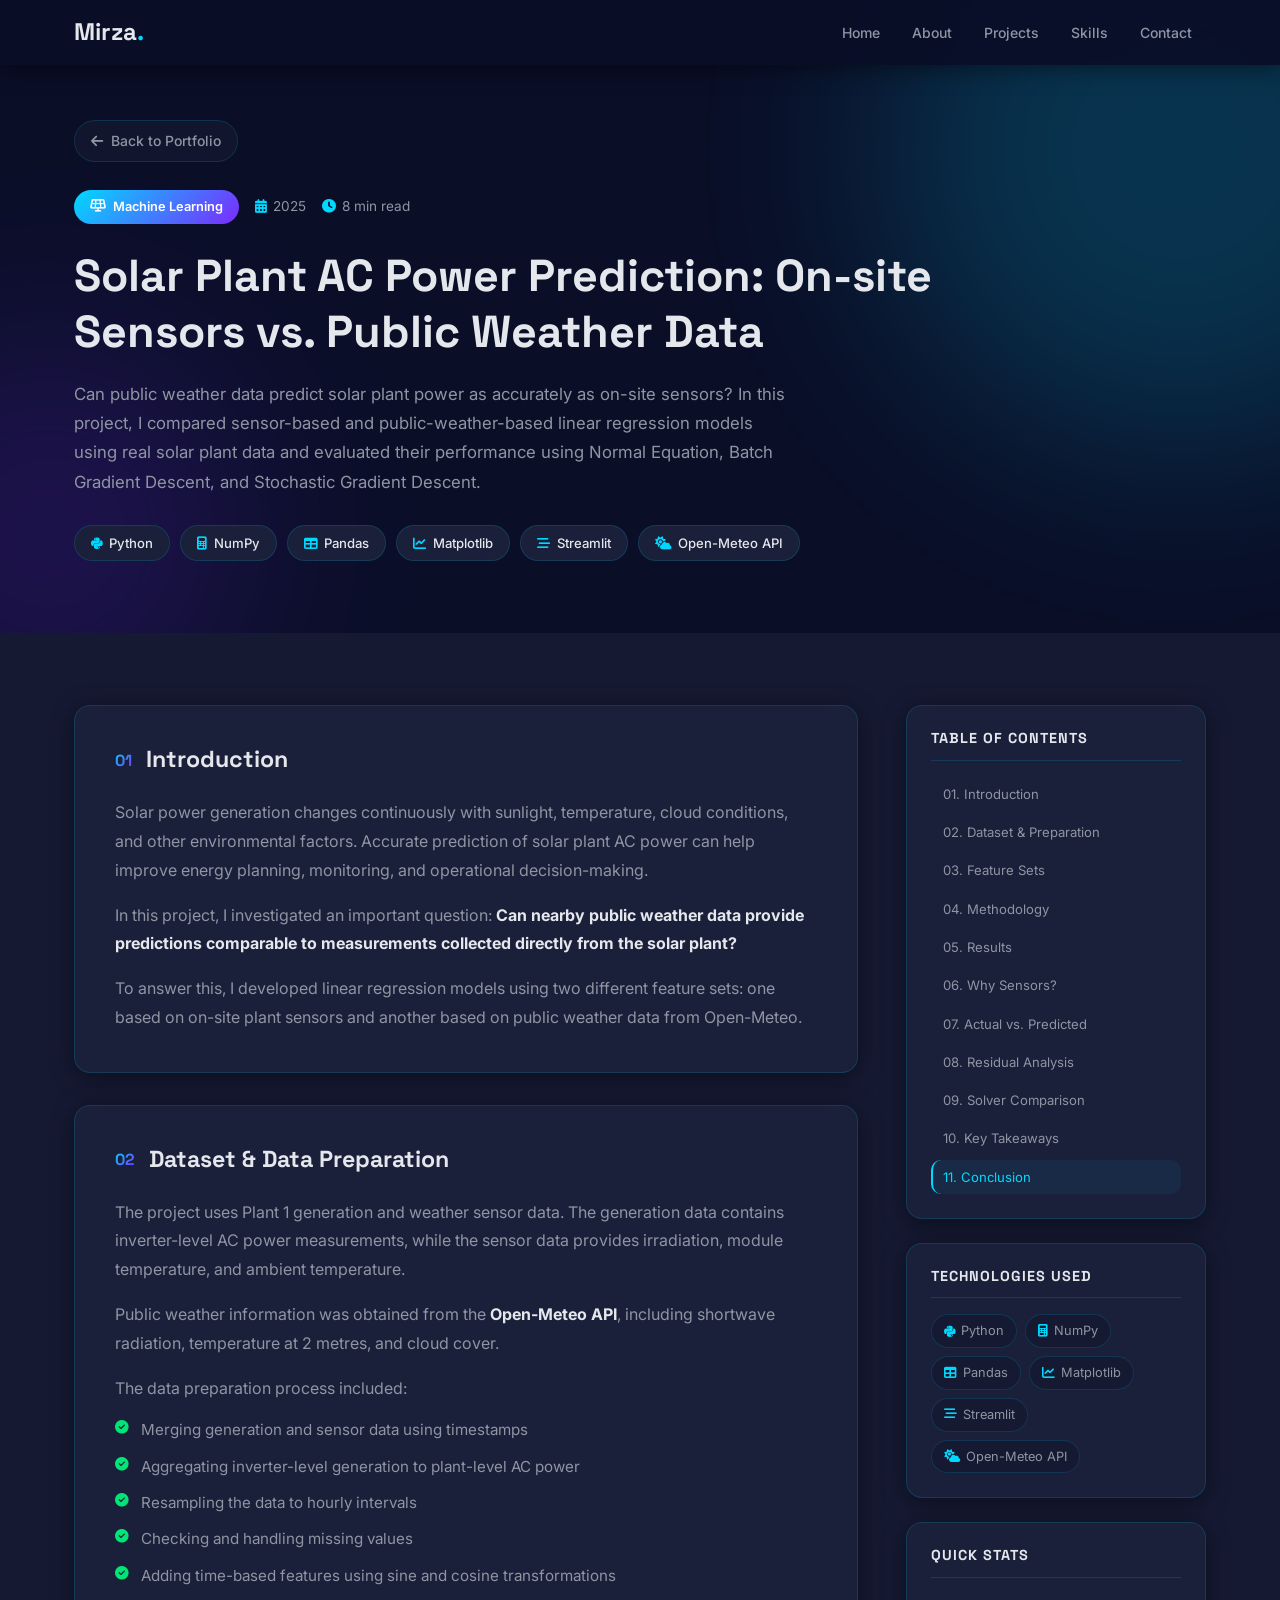
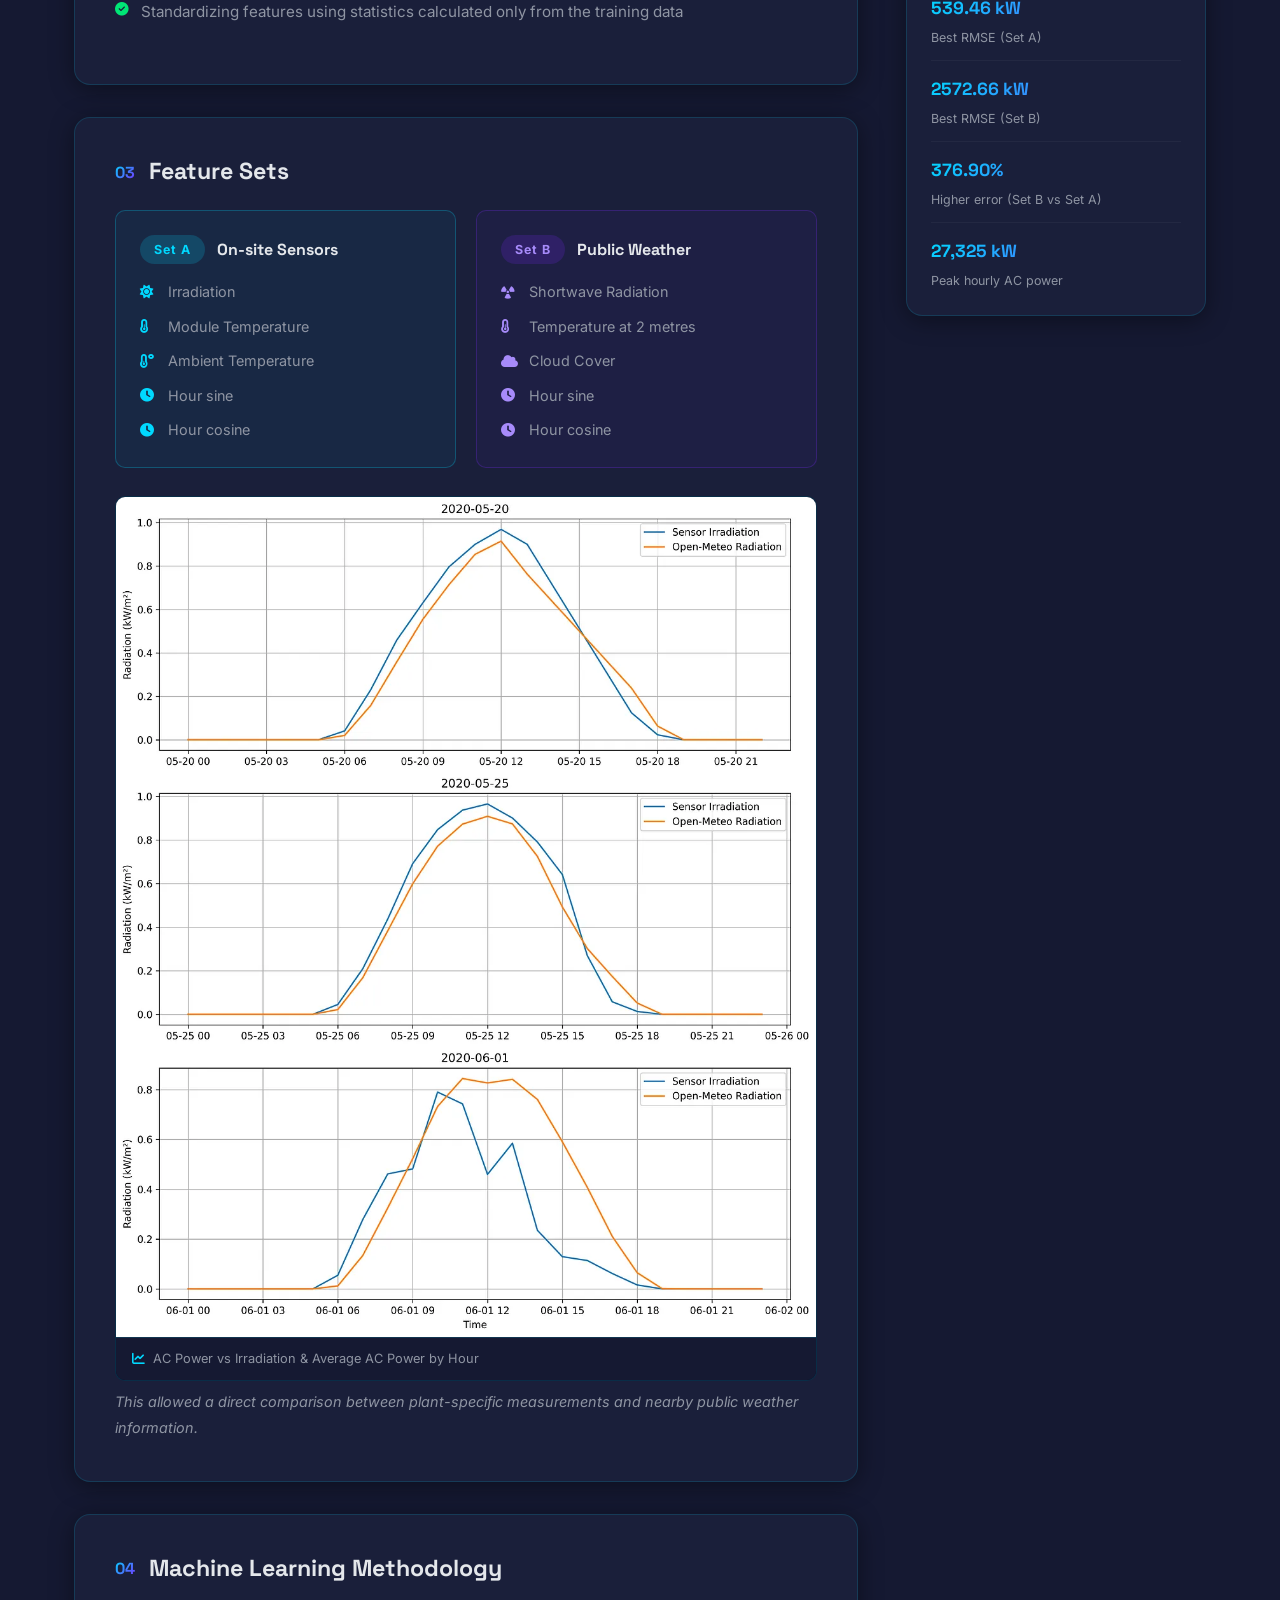
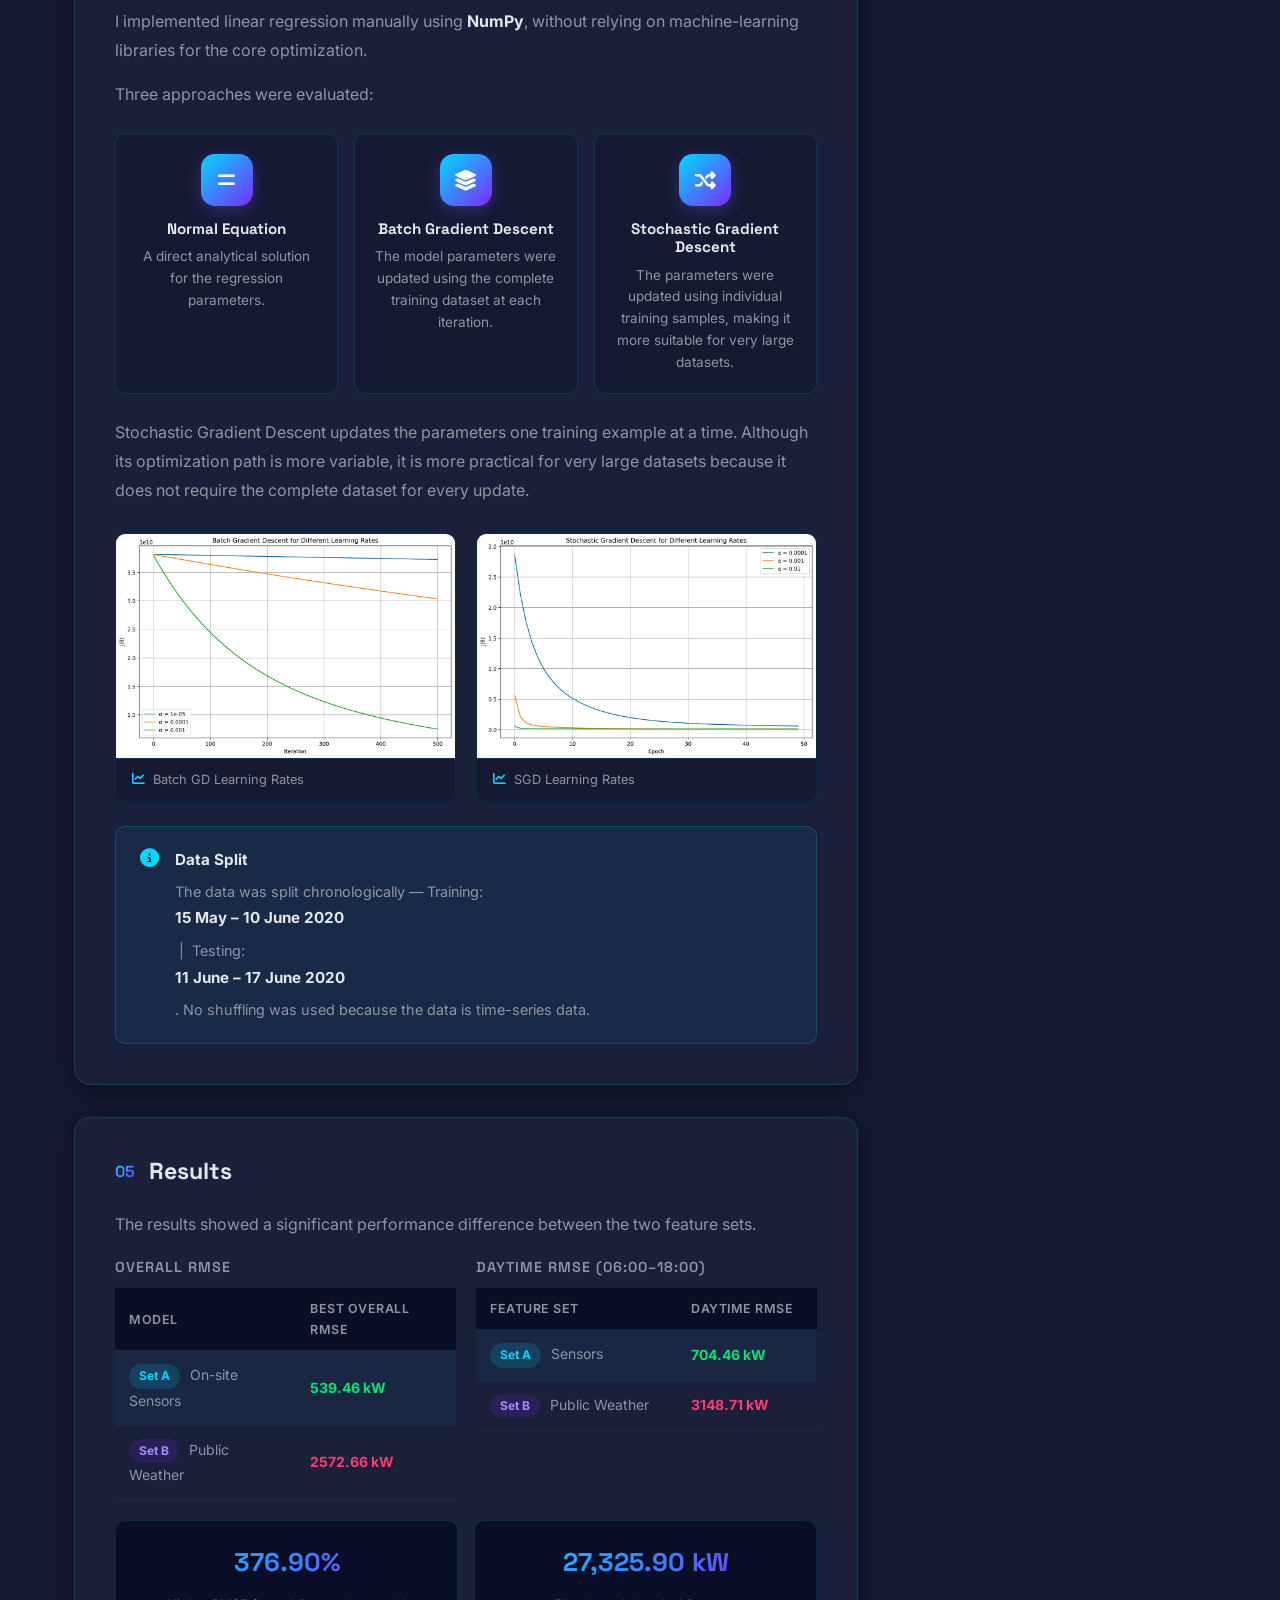
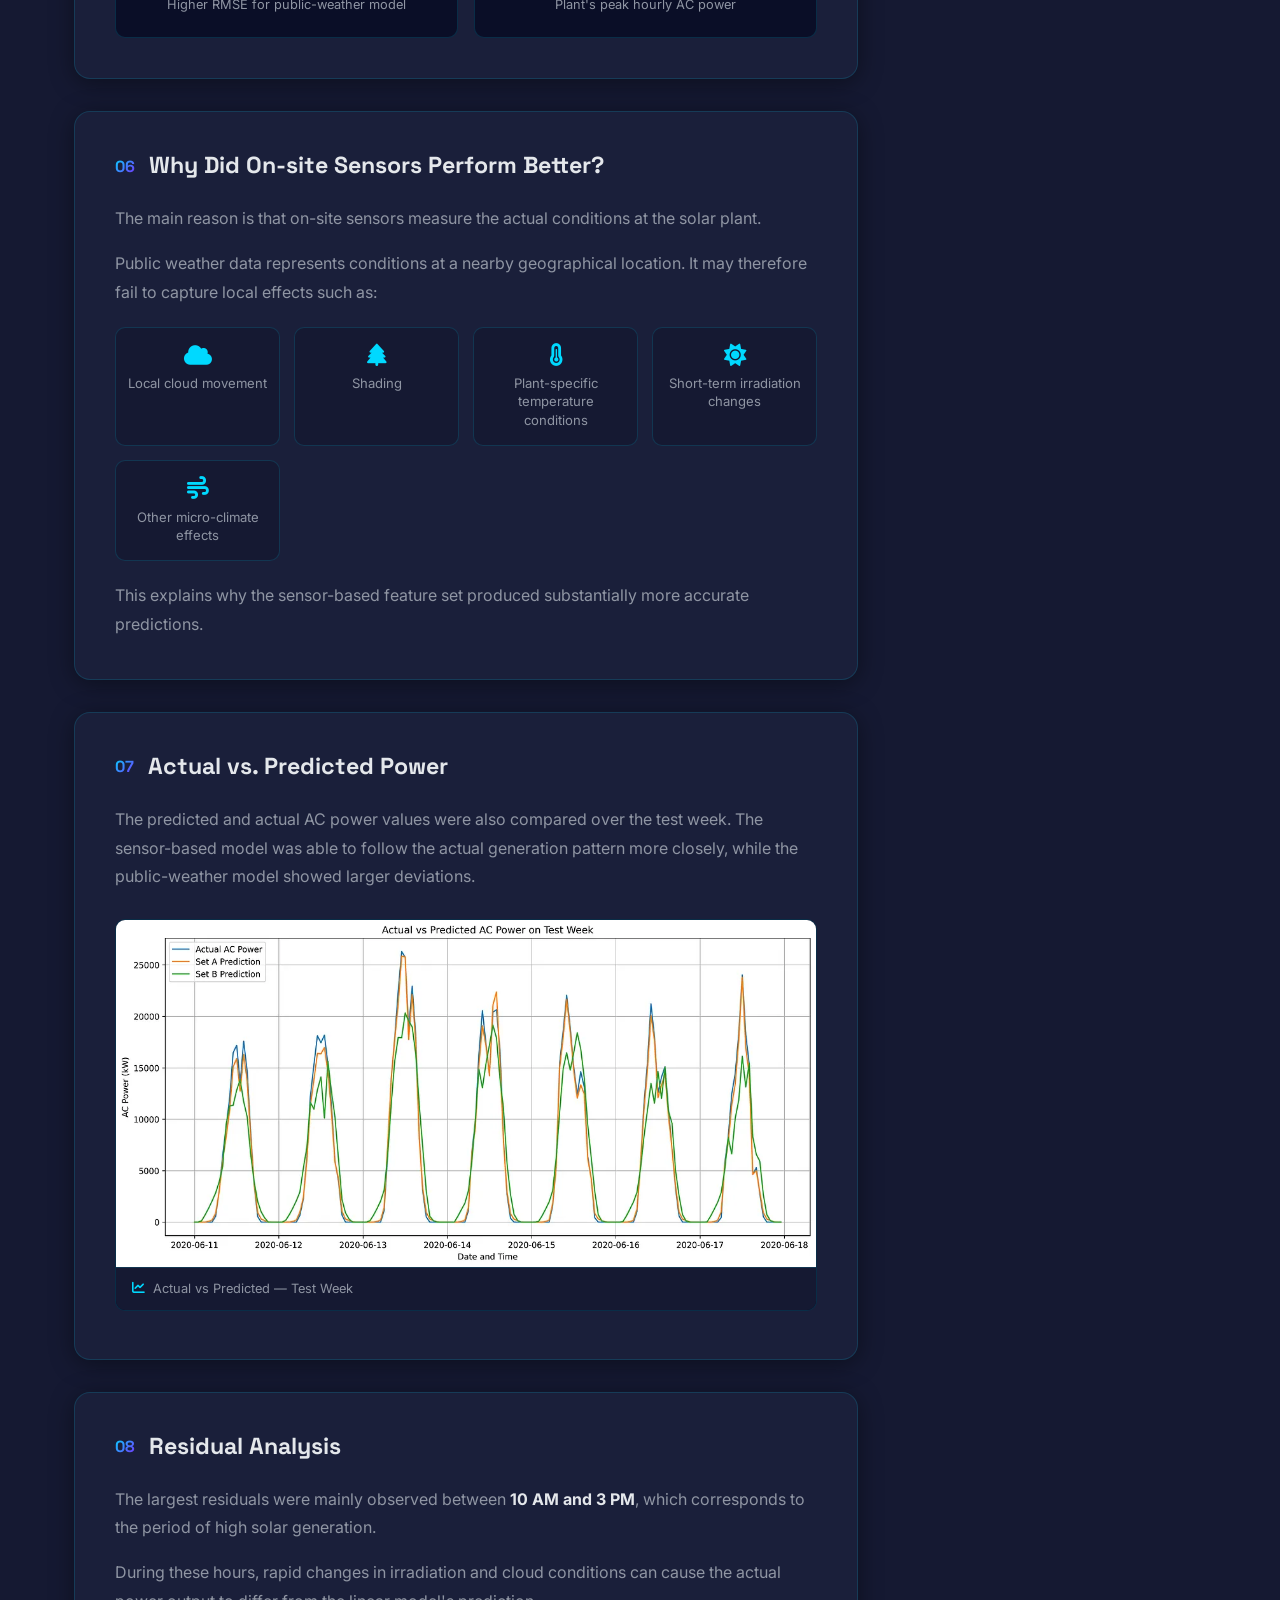
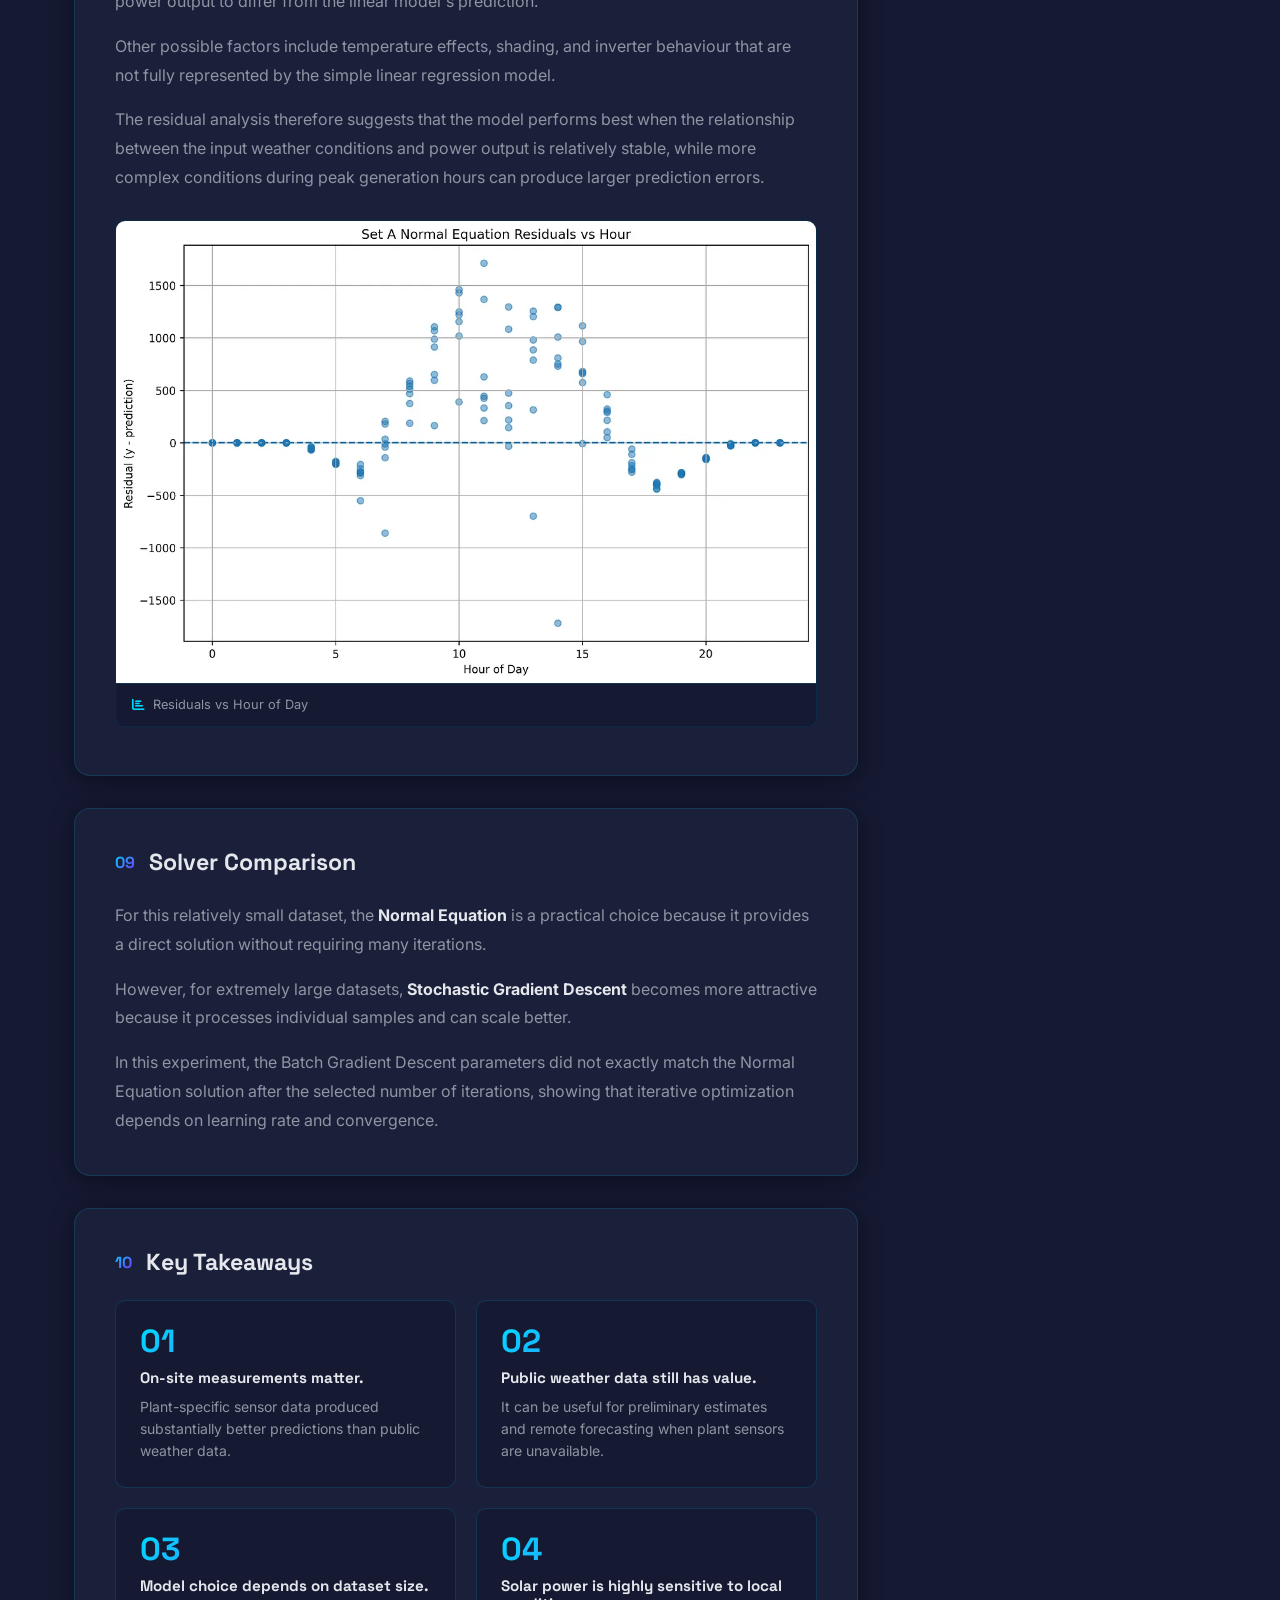
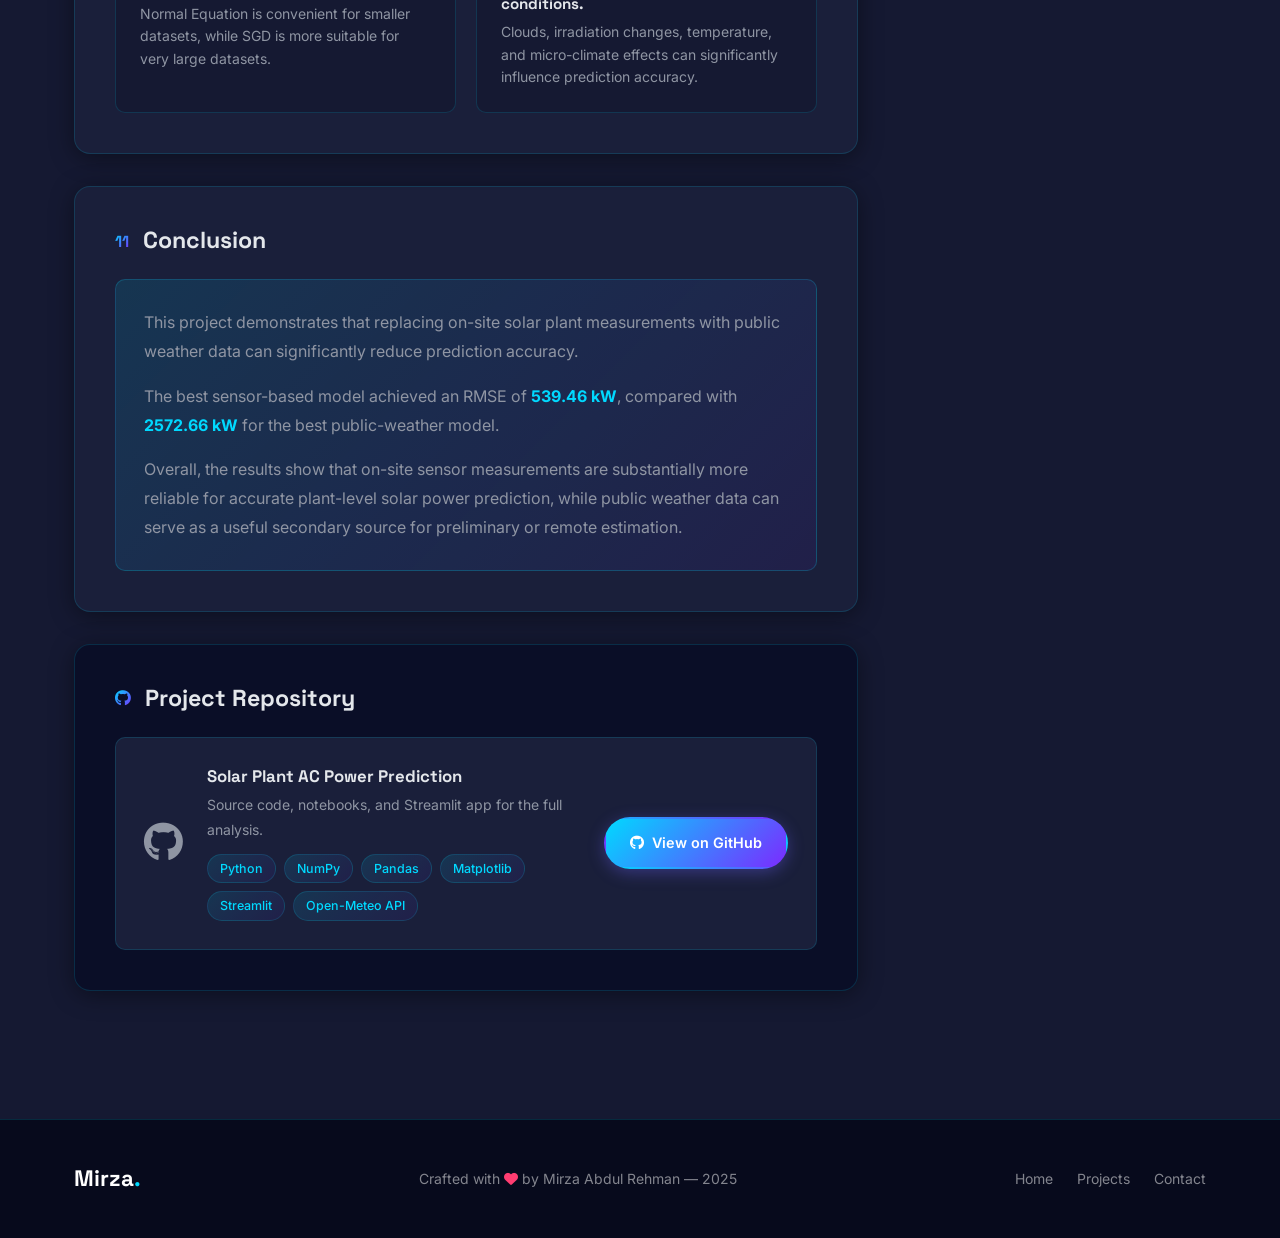
==== blog-solar-plant.html @ ab5cc83a "sub" ====
<!DOCTYPE html>
<html lang="en">
<head>
  <meta charset="UTF-8" />
  <meta name="viewport" content="width=device-width, initial-scale=1.0"/>
  <title>Solar Plant AC Power Prediction — Mirza Abdul Rehman</title>
  <link rel="stylesheet" href="style.css"/>
  <link rel="stylesheet" href="blog.css"/>
  <link rel="preconnect" href="https://fonts.googleapis.com"/>
  <link rel="preconnect" href="https://fonts.gstatic.com" crossorigin/>
  <link href="https://fonts.googleapis.com/css2?family=Inter:wght@300;400;500;600;700;800&family=Space+Grotesk:wght@400;500;600;700&display=swap" rel="stylesheet"/>
  <link rel="stylesheet" href="https://cdnjs.cloudflare.com/ajax/libs/font-awesome/6.5.0/css/all.min.css"/>
</head>
<body>

  <!-- ===== NAVBAR ===== -->
  <nav class="navbar scrolled" id="navbar">
    <div class="nav-container">
      <a href="index.html" class="nav-logo">Mirza<span>.</span></a>
      <ul class="nav-links" id="navLinks">
        <li><a href="index.html#home" class="nav-link">Home</a></li>
        <li><a href="index.html#about" class="nav-link">About</a></li>
        <li><a href="index.html#projects" class="nav-link">Projects</a></li>
        <li><a href="index.html#skills" class="nav-link">Skills</a></li>
        <li><a href="index.html#contact" class="nav-link">Contact</a></li>
      </ul>
      <button class="hamburger" id="hamburger" aria-label="Toggle menu">
        <span></span><span></span><span></span>
      </button>
    </div>
  </nav>

  <!-- ===== BLOG HERO ===== -->
  <section class="blog-hero">
    <div class="blog-hero-bg">
      <div class="shape shape-1"></div>
      <div class="shape shape-2"></div>
    </div>
    <div class="container">
      <div class="blog-hero-inner">
        <a href="index.html" class="blog-back-link">
          <i class="fas fa-arrow-left"></i> Back to Portfolio
        </a>
        <div class="blog-meta-row">
          <span class="blog-category-pill"><i class="fas fa-solar-panel"></i> Machine Learning</span>
          <span class="blog-meta-date"><i class="fas fa-calendar-alt"></i> 2025</span>
          <span class="blog-meta-read"><i class="fas fa-clock"></i> 8 min read</span>
        </div>
        <h1 class="blog-hero-title">Solar Plant AC Power Prediction: On-site Sensors vs. Public Weather Data</h1>
        <p class="blog-hero-desc">Can public weather data predict solar plant power as accurately as on-site sensors? In this project, I compared sensor-based and public-weather-based linear regression models using real solar plant data and evaluated their performance using Normal Equation, Batch Gradient Descent, and Stochastic Gradient Descent.</p>
        <div class="blog-tech-pills">
          <span><i class="fab fa-python"></i> Python</span>
          <span><i class="fas fa-calculator"></i> NumPy</span>
          <span><i class="fas fa-table"></i> Pandas</span>
          <span><i class="fas fa-chart-line"></i> Matplotlib</span>
          <span><i class="fas fa-stream"></i> Streamlit</span>
          <span><i class="fas fa-cloud-sun"></i> Open-Meteo API</span>
        </div>
      </div>
    </div>
  </section>

  <!-- ===== BLOG CONTENT ===== -->
  <main class="blog-main">
    <div class="container">
      <div class="blog-layout">

        <!-- ── MAIN CONTENT ── -->
        <article class="blog-article">

          <!-- Introduction -->
          <section class="blog-section" data-aos>
            <h2 class="blog-section-title"><span class="title-accent">01</span> Introduction</h2>
            <p>Solar power generation changes continuously with sunlight, temperature, cloud conditions, and other environmental factors. Accurate prediction of solar plant AC power can help improve energy planning, monitoring, and operational decision-making.</p>
            <p>In this project, I investigated an important question: <strong>Can nearby public weather data provide predictions comparable to measurements collected directly from the solar plant?</strong></p>
            <p>To answer this, I developed linear regression models using two different feature sets: one based on on-site plant sensors and another based on public weather data from Open-Meteo.</p>
          </section>

          <!-- Dataset & Preparation -->
          <section class="blog-section" data-aos>
            <h2 class="blog-section-title"><span class="title-accent">02</span> Dataset &amp; Data Preparation</h2>
            <p>The project uses Plant 1 generation and weather sensor data. The generation data contains inverter-level AC power measurements, while the sensor data provides irradiation, module temperature, and ambient temperature.</p>
            <p>Public weather information was obtained from the <strong>Open-Meteo API</strong>, including shortwave radiation, temperature at 2 metres, and cloud cover.</p>
            <p>The data preparation process included:</p>
            <ul class="blog-list">
              <li><i class="fas fa-check-circle"></i> Merging generation and sensor data using timestamps</li>
              <li><i class="fas fa-check-circle"></i> Aggregating inverter-level generation to plant-level AC power</li>
              <li><i class="fas fa-check-circle"></i> Resampling the data to hourly intervals</li>
              <li><i class="fas fa-check-circle"></i> Checking and handling missing values</li>
              <li><i class="fas fa-check-circle"></i> Adding time-based features using sine and cosine transformations</li>
              <li><i class="fas fa-check-circle"></i> Standardizing features using statistics calculated only from the training data</li>
            </ul>
          </section>

          <!-- Feature Sets -->
          <section class="blog-section" data-aos>
            <h2 class="blog-section-title"><span class="title-accent">03</span> Feature Sets</h2>
            <div class="feature-sets-grid">
              <div class="feature-set-card set-a">
                <div class="feature-set-header">
                  <div class="feature-set-badge">Set A</div>
                  <h3>On-site Sensors</h3>
                </div>
                <ul>
                  <li><i class="fas fa-sun"></i> Irradiation</li>
                  <li><i class="fas fa-thermometer-half"></i> Module Temperature</li>
                  <li><i class="fas fa-temperature-low"></i> Ambient Temperature</li>
                  <li><i class="fas fa-clock"></i> Hour sine</li>
                  <li><i class="fas fa-clock"></i> Hour cosine</li>
                </ul>
              </div>
              <div class="feature-set-card set-b">
                <div class="feature-set-header">
                  <div class="feature-set-badge set-b-badge">Set B</div>
                  <h3>Public Weather</h3>
                </div>
                <ul>
                  <li><i class="fas fa-radiation"></i> Shortwave Radiation</li>
                  <li><i class="fas fa-thermometer-half"></i> Temperature at 2 metres</li>
                  <li><i class="fas fa-cloud"></i> Cloud Cover</li>
                  <li><i class="fas fa-clock"></i> Hour sine</li>
                  <li><i class="fas fa-clock"></i> Hour cosine</li>
                </ul>
              </div>
            </div>

            <!-- Image 2: AC Power vs Irradiation + Average AC Power by Hour — below Set A & B cards -->
            <figure class="blog-figure blog-figure-full" data-aos>
              <img src="images/ac_power_vs_irradiation + average_ac_power_by_hour.webp" alt="AC Power vs Irradiation and Average AC Power by Hour" loading="lazy"/>
              <figcaption><i class="fas fa-chart-line"></i> AC Power vs Irradiation &amp; Average AC Power by Hour</figcaption>
            </figure>

            <p class="feature-note">This allowed a direct comparison between plant-specific measurements and nearby public weather information.</p>
          </section>

          <!-- Machine Learning Methodology -->
          <section class="blog-section" data-aos>
            <h2 class="blog-section-title"><span class="title-accent">04</span> Machine Learning Methodology</h2>
            <p>I implemented linear regression manually using <strong>NumPy</strong>, without relying on machine-learning libraries for the core optimization.</p>
            <p>Three approaches were evaluated:</p>

            <div class="method-cards">
              <div class="method-card" data-aos>
                <div class="method-icon"><i class="fas fa-equals"></i></div>
                <h3>Normal Equation</h3>
                <p>A direct analytical solution for the regression parameters.</p>
              </div>
              <div class="method-card" data-aos>
                <div class="method-icon"><i class="fas fa-layer-group"></i></div>
                <h3>Batch Gradient Descent</h3>
                <p>The model parameters were updated using the complete training dataset at each iteration.</p>
              </div>
              <div class="method-card" data-aos>
                <div class="method-icon"><i class="fas fa-random"></i></div>
                <h3>Stochastic Gradient Descent</h3>
                <p>The parameters were updated using individual training samples, making it more suitable for very large datasets.</p>
              </div>
            </div>

            <p>Stochastic Gradient Descent updates the parameters one training example at a time. Although its optimization path is more variable, it is more practical for very large datasets because it does not require the complete dataset for every update.</p>

            <!-- Images 3 & 4: After SGD content -->
            <div class="blog-images-row" data-aos>
              <figure class="blog-figure">
                <img src="images/batch_gd_learning_rates s.webp" alt="Batch Gradient Descent learning rates comparison" loading="lazy"/>
                <figcaption><i class="fas fa-chart-line"></i> Batch GD Learning Rates</figcaption>
              </figure>
              <figure class="blog-figure">
                <img src="images/+ sgd_learning_rate.webp" alt="Stochastic Gradient Descent learning rates comparison" loading="lazy"/>
                <figcaption><i class="fas fa-chart-line"></i> SGD Learning Rates</figcaption>
              </figure>
            </div>

            <div class="blog-info-box" data-aos>
              <i class="fas fa-info-circle"></i>
              <div>
                <strong>Data Split</strong>
                <p>The data was split chronologically — Training: <strong>15 May – 10 June 2020</strong> &nbsp;|&nbsp; Testing: <strong>11 June – 17 June 2020</strong>. No shuffling was used because the data is time-series data.</p>
              </div>
            </div>
          </section>

          <!-- Results -->
          <section class="blog-section" data-aos>
            <h2 class="blog-section-title"><span class="title-accent">05</span> Results</h2>
            <p>The results showed a significant performance difference between the two feature sets.</p>

            <div class="results-tables">
              <div class="result-table-wrap" data-aos>
                <h4>Overall RMSE</h4>
                <table class="blog-table">
                  <thead>
                    <tr>
                      <th>Model</th>
                      <th>Best Overall RMSE</th>
                    </tr>
                  </thead>
                  <tbody>
                    <tr class="row-winner">
                      <td><span class="set-pill set-a-pill">Set A</span> On-site Sensors</td>
                      <td class="val-good">539.46 kW</td>
                    </tr>
                    <tr>
                      <td><span class="set-pill set-b-pill">Set B</span> Public Weather</td>
                      <td class="val-bad">2572.66 kW</td>
                    </tr>
                  </tbody>
                </table>
              </div>
              <div class="result-table-wrap" data-aos>
                <h4>Daytime RMSE (06:00–18:00)</h4>
                <table class="blog-table">
                  <thead>
                    <tr>
                      <th>Feature Set</th>
                      <th>Daytime RMSE</th>
                    </tr>
                  </thead>
                  <tbody>
                    <tr class="row-winner">
                      <td><span class="set-pill set-a-pill">Set A</span> Sensors</td>
                      <td class="val-good">704.46 kW</td>
                    </tr>
                    <tr>
                      <td><span class="set-pill set-b-pill">Set B</span> Public Weather</td>
                      <td class="val-bad">3148.71 kW</td>
                    </tr>
                  </tbody>
                </table>
              </div>
            </div>

            <div class="stats-highlight-row" data-aos>
              <div class="stat-highlight">
                <span class="sh-num">376.90%</span>
                <span class="sh-label">Higher RMSE for public-weather model</span>
              </div>
              <div class="stat-highlight">
                <span class="sh-num">27,325.90 kW</span>
                <span class="sh-label">Plant's peak hourly AC power</span>
              </div>
            </div>
          </section>

          <!-- Why Sensors Performed Better -->
          <section class="blog-section" data-aos>
            <h2 class="blog-section-title"><span class="title-accent">06</span> Why Did On-site Sensors Perform Better?</h2>
            <p>The main reason is that on-site sensors measure the actual conditions at the solar plant.</p>
            <p>Public weather data represents conditions at a nearby geographical location. It may therefore fail to capture local effects such as:</p>
            <div class="local-effects-grid">
              <div class="local-effect-item"><i class="fas fa-cloud"></i><span>Local cloud movement</span></div>
              <div class="local-effect-item"><i class="fas fa-tree"></i><span>Shading</span></div>
              <div class="local-effect-item"><i class="fas fa-thermometer-three-quarters"></i><span>Plant-specific temperature conditions</span></div>
              <div class="local-effect-item"><i class="fas fa-sun"></i><span>Short-term irradiation changes</span></div>
              <div class="local-effect-item"><i class="fas fa-wind"></i><span>Other micro-climate effects</span></div>
            </div>
            <p>This explains why the sensor-based feature set produced substantially more accurate predictions.</p>
          </section>

          <!-- Actual vs Predicted -->
          <section class="blog-section" data-aos>
            <h2 class="blog-section-title"><span class="title-accent">07</span> Actual vs. Predicted Power</h2>
            <p>The predicted and actual AC power values were also compared over the test week. The sensor-based model was able to follow the actual generation pattern more closely, while the public-weather model showed larger deviations.</p>

            <!-- Image 5: Actual vs Predicted Test Week -->
            <figure class="blog-figure blog-figure-full" data-aos>
              <img src="images/actual_vs_predicted_test_week.webp" alt="Actual vs Predicted AC power over the test week" loading="lazy"/>
              <figcaption><i class="fas fa-chart-line"></i> Actual vs Predicted — Test Week</figcaption>
            </figure>
          </section>

          <!-- Residual Analysis -->
          <section class="blog-section" data-aos>
            <h2 class="blog-section-title"><span class="title-accent">08</span> Residual Analysis</h2>
            <p>The largest residuals were mainly observed between <strong>10 AM and 3 PM</strong>, which corresponds to the period of high solar generation.</p>
            <p>During these hours, rapid changes in irradiation and cloud conditions can cause the actual power output to differ from the linear model's prediction.</p>
            <p>Other possible factors include temperature effects, shading, and inverter behaviour that are not fully represented by the simple linear regression model.</p>
            <p>The residual analysis therefore suggests that the model performs best when the relationship between the input weather conditions and power output is relatively stable, while more complex conditions during peak generation hours can produce larger prediction errors.</p>

            <!-- Image 6: Residuals vs Hour -->
            <figure class="blog-figure blog-figure-full" data-aos>
              <img src="images/residuals_vs_hour.webp" alt="Residuals vs Hour of Day" loading="lazy"/>
              <figcaption><i class="fas fa-chart-bar"></i> Residuals vs Hour of Day</figcaption>
            </figure>
          </section>

          <!-- Solver Comparison -->
          <section class="blog-section" data-aos>
            <h2 class="blog-section-title"><span class="title-accent">09</span> Solver Comparison</h2>
            <p>For this relatively small dataset, the <strong>Normal Equation</strong> is a practical choice because it provides a direct solution without requiring many iterations.</p>
            <p>However, for extremely large datasets, <strong>Stochastic Gradient Descent</strong> becomes more attractive because it processes individual samples and can scale better.</p>
            <p>In this experiment, the Batch Gradient Descent parameters did not exactly match the Normal Equation solution after the selected number of iterations, showing that iterative optimization depends on learning rate and convergence.</p>
          </section>

          <!-- Key Takeaways -->
          <section class="blog-section" data-aos>
            <h2 class="blog-section-title"><span class="title-accent">10</span> Key Takeaways</h2>
            <div class="takeaways-grid">
              <div class="takeaway-card" data-aos>
                <div class="takeaway-num">01</div>
                <h3>On-site measurements matter.</h3>
                <p>Plant-specific sensor data produced substantially better predictions than public weather data.</p>
              </div>
              <div class="takeaway-card" data-aos>
                <div class="takeaway-num">02</div>
                <h3>Public weather data still has value.</h3>
                <p>It can be useful for preliminary estimates and remote forecasting when plant sensors are unavailable.</p>
              </div>
              <div class="takeaway-card" data-aos>
                <div class="takeaway-num">03</div>
                <h3>Model choice depends on dataset size.</h3>
                <p>Normal Equation is convenient for smaller datasets, while SGD is more suitable for very large datasets.</p>
              </div>
              <div class="takeaway-card" data-aos>
                <div class="takeaway-num">04</div>
                <h3>Solar power is highly sensitive to local conditions.</h3>
                <p>Clouds, irradiation changes, temperature, and micro-climate effects can significantly influence prediction accuracy.</p>
              </div>
            </div>
          </section>

          <!-- Conclusion -->
          <section class="blog-section" data-aos>
            <h2 class="blog-section-title"><span class="title-accent">11</span> Conclusion</h2>
            <div class="conclusion-box">
              <p>This project demonstrates that replacing on-site solar plant measurements with public weather data can significantly reduce prediction accuracy.</p>
              <p>The best sensor-based model achieved an RMSE of <strong>539.46 kW</strong>, compared with <strong>2572.66 kW</strong> for the best public-weather model.</p>
              <p>Overall, the results show that on-site sensor measurements are substantially more reliable for accurate plant-level solar power prediction, while public weather data can serve as a useful secondary source for preliminary or remote estimation.</p>
            </div>
          </section>

          <!-- Project Repository -->
          <section class="blog-section blog-repo-section" data-aos>
            <h2 class="blog-section-title"><span class="title-accent"><i class="fab fa-github"></i></span> Project Repository</h2>
            <div class="repo-card">
              <div class="repo-card-icon"><i class="fab fa-github"></i></div>
              <div class="repo-card-info">
                <h3>Solar Plant AC Power Prediction</h3>
                <p>Source code, notebooks, and Streamlit app for the full analysis.</p>
                <div class="repo-tech-row">
                  <span>Python</span>
                  <span>NumPy</span>
                  <span>Pandas</span>
                  <span>Matplotlib</span>
                  <span>Streamlit</span>
                  <span>Open-Meteo API</span>
                </div>
              </div>
              <a href="#" class="btn btn-primary repo-btn" target="_blank" rel="noopener noreferrer">
                <i class="fab fa-github"></i> View on GitHub
              </a>
            </div>
          </section>

        </article>

        <!-- ── SIDEBAR ── -->
        <aside class="blog-sidebar">
          <div class="sidebar-card sticky-sidebar">
            <h4 class="sidebar-title">Table of Contents</h4>
            <nav class="toc-nav">
              <a href="#" class="toc-link" data-section="intro">01. Introduction</a>
              <a href="#" class="toc-link" data-section="dataset">02. Dataset &amp; Preparation</a>
              <a href="#" class="toc-link" data-section="features">03. Feature Sets</a>
              <a href="#" class="toc-link" data-section="methodology">04. Methodology</a>
              <a href="#" class="toc-link" data-section="results">05. Results</a>
              <a href="#" class="toc-link" data-section="why">06. Why Sensors?</a>
              <a href="#" class="toc-link" data-section="predicted">07. Actual vs. Predicted</a>
              <a href="#" class="toc-link" data-section="residual">08. Residual Analysis</a>
              <a href="#" class="toc-link" data-section="solver">09. Solver Comparison</a>
              <a href="#" class="toc-link" data-section="takeaways">10. Key Takeaways</a>
              <a href="#" class="toc-link" data-section="conclusion">11. Conclusion</a>
            </nav>
          </div>

          <div class="sidebar-card" data-aos>
            <h4 class="sidebar-title">Technologies Used</h4>
            <div class="sidebar-tech-list">
              <span><i class="fab fa-python"></i> Python</span>
              <span><i class="fas fa-calculator"></i> NumPy</span>
              <span><i class="fas fa-table"></i> Pandas</span>
              <span><i class="fas fa-chart-line"></i> Matplotlib</span>
              <span><i class="fas fa-stream"></i> Streamlit</span>
              <span><i class="fas fa-cloud-sun"></i> Open-Meteo API</span>
            </div>
          </div>

          <div class="sidebar-card" data-aos>
            <h4 class="sidebar-title">Quick Stats</h4>
            <div class="sidebar-stats">
              <div class="sidebar-stat">
                <span class="ss-val">539.46 kW</span>
                <span class="ss-label">Best RMSE (Set A)</span>
              </div>
              <div class="sidebar-stat">
                <span class="ss-val">2572.66 kW</span>
                <span class="ss-label">Best RMSE (Set B)</span>
              </div>
              <div class="sidebar-stat">
                <span class="ss-val">376.90%</span>
                <span class="ss-label">Higher error (Set B vs Set A)</span>
              </div>
              <div class="sidebar-stat">
                <span class="ss-val">27,325 kW</span>
                <span class="ss-label">Peak hourly AC power</span>
              </div>
            </div>
          </div>
        </aside>

      </div><!-- .blog-layout -->
    </div><!-- .container -->
  </main>

  <!-- ===== FOOTER ===== -->
  <footer class="footer">
    <div class="container">
      <div class="footer-content">
        <p class="footer-logo">Mirza<span>.</span></p>
        <p class="footer-text">Crafted with <i class="fas fa-heart"></i> by Mirza Abdul Rehman — 2025</p>
        <div class="footer-links">
          <a href="index.html#home">Home</a>
          <a href="index.html#projects">Projects</a>
          <a href="index.html#contact">Contact</a>
        </div>
      </div>
    </div>
  </footer>

  <!-- Back to top -->
  <button class="back-to-top" id="backToTop" aria-label="Back to top"><i class="fas fa-chevron-up"></i></button>

  <script src="blog.js"></script>
</body>
</html>
---- style.css ----
/* =============================================
   ROOT & RESET
   ============================================= */
*, *::before, *::after { margin: 0; padding: 0; box-sizing: border-box; }

:root {
  --primary: #00D9FF;
  --primary-dark: #00B8D4;
  --primary-light: #4DFFFF;
  --secondary: #FF3D71;
  --accent: #00E676;
  --bg: #0A0E27;
  --bg-alt: #151932;
  --card: #1A1F3A;
  --text: #E4E7EB;
  --text-muted: #8F95A3;
  --border: rgba(0, 217, 255, 0.15);
  --shadow: 0 4px 24px rgba(0, 0, 0, 0.4);
  --shadow-lg: 0 12px 48px rgba(0, 0, 0, 0.6);
  --radius: 16px;
  --radius-sm: 10px;
  --transition: all 0.3s cubic-bezier(0.4, 0, 0.2, 1);
  --gradient: linear-gradient(135deg, #00D9FF 0%, #7B2BFF 100%);
  --gradient-soft: linear-gradient(135deg, rgba(0,217,255,0.12) 0%, rgba(123,43,255,0.08) 100%);
}

html { scroll-behavior: smooth; }

body {
  font-family: 'Inter', sans-serif;
  background: var(--bg);
  color: var(--text);
  line-height: 1.7;
  overflow-x: hidden;
}

img { max-width: 100%; display: block; }
a { text-decoration: none; color: inherit; }
ul { list-style: none; }
button { cursor: pointer; border: none; background: none; font-family: inherit; }

/* =============================================
   SCROLLBAR
   ============================================= */
::-webkit-scrollbar { width: 6px; }
::-webkit-scrollbar-track { background: var(--bg-alt); }
::-webkit-scrollbar-thumb { background: var(--primary); border-radius: 3px; }

/* =============================================
   TYPOGRAPHY
   ============================================= */
h1,h2,h3,h4 { font-family: 'Space Grotesk', sans-serif; line-height: 1.2; }

/* =============================================
   UTILITY
   ============================================= */
.container { max-width: 1180px; margin: 0 auto; padding: 0 24px; }

.section { padding: 96px 0; }
.section-alt { background: var(--bg-alt); }

.section-header { text-align: center; margin-bottom: 64px; }
.section-tag {
  display: inline-block;
  background: var(--gradient);
  -webkit-background-clip: text;
  -webkit-text-fill-color: transparent;
  background-clip: text;
  font-weight: 600;
  font-size: 0.875rem;
  letter-spacing: 2px;
  text-transform: uppercase;
  margin-bottom: 12px;
}
.section-title {
  font-size: clamp(1.75rem, 4vw, 2.5rem);
  color: var(--text);
  position: relative;
  display: inline-block;
}
.section-title::after {
  content: '';
  display: block;
  width: 60px;
  height: 4px;
  background: var(--gradient);
  border-radius: 2px;
  margin: 16px auto 0;
}

/* =============================================
   BUTTONS
   ============================================= */
.btn {
  display: inline-flex;
  align-items: center;
  gap: 8px;
  padding: 12px 24px;
  border-radius: 50px;
  font-weight: 600;
  font-size: 0.9rem;
  transition: var(--transition);
  cursor: pointer;
  border: 2px solid transparent;
}
.btn-primary {
  background: var(--gradient);
  color: #fff;
  box-shadow: 0 4px 16px rgba(108, 99, 255, 0.35);
}
.btn-primary:hover {
  transform: translateY(-2px);
  box-shadow: 0 8px 28px rgba(108, 99, 255, 0.45);
}
.btn-outline {
  border-color: var(--primary);
  color: var(--primary);
  background: transparent;
}
.btn-outline:hover {
  background: var(--primary);
  color: #fff;
  transform: translateY(-2px);
}
.btn-ghost {
  color: var(--text-muted);
  border-color: var(--border);
  background: rgba(255,255,255,0.6);
  backdrop-filter: blur(8px);
}
.btn-ghost:hover {
  border-color: var(--primary);
  color: var(--primary);
  transform: translateY(-2px);
}
.btn-sm { padding: 8px 18px; font-size: 0.82rem; }
.btn-full { width: 100%; justify-content: center; }

/* =============================================
   ANIMATIONS
   ============================================= */
[data-aos] {
  opacity: 0;
  transform: translateY(28px);
  transition: opacity 0.65s ease, transform 0.65s ease;
}
[data-aos].aos-visible {
  opacity: 1;
  transform: translateY(0);
}

/* =============================================
   NAVBAR
   ============================================= */
.navbar {
  position: fixed;
  top: 0; left: 0; right: 0;
  z-index: 1000;
  padding: 18px 0;
  transition: var(--transition);
}
.navbar.scrolled {
  background: rgba(10, 14, 39, 0.92);
  backdrop-filter: blur(20px);
  -webkit-backdrop-filter: blur(20px);
  box-shadow: 0 2px 24px rgba(0, 0, 0, 0.5);
  padding: 12px 0;
}
.nav-container {
  max-width: 1180px;
  margin: 0 auto;
  padding: 0 24px;
  display: flex;
  align-items: center;
  justify-content: space-between;
}
.nav-logo {
  font-family: 'Space Grotesk', sans-serif;
  font-size: 1.5rem;
  font-weight: 700;
  color: var(--text);
}
.nav-logo span { color: var(--primary); }
.nav-links { display: flex; align-items: center; gap: 4px; }
.nav-link {
  padding: 8px 14px;
  border-radius: 50px;
  font-size: 0.875rem;
  font-weight: 500;
  color: var(--text-muted);
  transition: var(--transition);
}
.nav-link:hover, .nav-link.active {
  color: var(--primary);
  background: rgba(108, 99, 255, 0.08);
}
.hamburger {
  display: none;
  flex-direction: column;
  gap: 5px;
  padding: 8px;
}
.hamburger span {
  display: block;
  width: 24px; height: 2px;
  background: var(--text);
  border-radius: 2px;
  transition: var(--transition);
}
.hamburger.open span:nth-child(1) { transform: rotate(45deg) translate(5px, 5px); }
.hamburger.open span:nth-child(2) { opacity: 0; }
.hamburger.open span:nth-child(3) { transform: rotate(-45deg) translate(5px, -5px); }

/* =============================================
   HERO
   ============================================= */
.hero {
  min-height: 100vh;
  display: flex;
  align-items: center;
  position: relative;
  overflow: hidden;
  padding: 120px 0 80px;
}
.hero-bg-shapes { position: absolute; inset: 0; pointer-events: none; overflow: hidden; }
.shape {
  position: absolute;
  border-radius: 50%;
  filter: blur(100px);
  opacity: 0.18;
}
.shape-1 {
  width: 600px; height: 600px;
  background: #00D9FF;
  top: -150px; right: -200px;
}
.shape-2 {
  width: 400px; height: 400px;
  background: #7B2BFF;
  bottom: -100px; left: -150px;
}
.shape-3 {
  width: 250px; height: 250px;
  background: #00E676;
  top: 40%; left: 40%;
}

.hero-container {
  max-width: 1180px;
  margin: 0 auto;
  padding: 0 24px;
  display: grid;
  grid-template-columns: 1fr 1fr;
  gap: 64px;
  align-items: center;
}

/* Hero Image */
.hero-image-wrap { display: flex; justify-content: center; }
.hero-image {
  position: relative;
  display: inline-block;
}
.hero-avatar {
  width: 320px; height: 320px;
  border-radius: 40px;
  background: var(--gradient);
  display: flex;
  align-items: center;
  justify-content: center;
  font-size: 7rem;
  color: rgba(255,255,255,0.85);
  box-shadow: var(--shadow-lg), 0 0 0 12px rgba(0,217,255,0.08), 0 0 60px rgba(0,217,255,0.15);
  animation: float 4s ease-in-out infinite;
  overflow: hidden;
}
.hero-avatar img {
  width: 100%;
  height: 100%;
  object-fit: cover;
  object-position: center top;
  border-radius: 40px;
}
@keyframes float {
  0%,100% { transform: translateY(0); }
  50% { transform: translateY(-16px); }
}
.hero-badge {
  position: absolute;
  bottom: -16px; left: 50%;
  transform: translateX(-50%);
  background: var(--card);
  border: 2px solid var(--border);
  border-radius: 50px;
  padding: 8px 20px;
  font-size: 0.85rem;
  font-weight: 600;
  white-space: nowrap;
  display: flex;
  align-items: center;
  gap: 8px;
  box-shadow: var(--shadow);
  color: var(--text);
}
.badge-dot {
  width: 10px; height: 10px;
  background: var(--accent);
  border-radius: 50%;
  animation: pulse 2s infinite;
}
@keyframes pulse {
  0%,100% { box-shadow: 0 0 0 0 rgba(67, 233, 123, 0.6); }
  50% { box-shadow: 0 0 0 8px rgba(67, 233, 123, 0); }
}

/* Hero Content */
.hero-greeting { font-size: 1.1rem; color: var(--text-muted); margin-bottom: 8px; }
.hero-name {
  font-size: clamp(2.5rem, 6vw, 4rem);
  font-weight: 800;
  line-height: 1;
  margin-bottom: 12px;
  background: var(--gradient);
  -webkit-background-clip: text;
  -webkit-text-fill-color: transparent;
  background-clip: text;
}
.hero-title {
  font-size: clamp(1.1rem, 2.5vw, 1.4rem);
  font-weight: 500;
  color: var(--text-muted);
  margin-bottom: 20px;
}
.amp { color: var(--secondary); -webkit-text-fill-color: var(--secondary); }
.hero-desc {
  color: var(--text-muted);
  font-size: 1rem;
  margin-bottom: 12px;
  max-width: 500px;
}
.hero-ambition {
  color: var(--primary);
  font-weight: 500;
  margin-bottom: 32px;
}
.hero-buttons { display: flex; flex-wrap: wrap; gap: 12px; margin-bottom: 40px; }
.hero-stats { display: flex; align-items: center; gap: 24px; }
.stat { text-align: center; }
.stat-num {
  display: block;
  font-family: 'Space Grotesk', sans-serif;
  font-size: 1.8rem;
  font-weight: 700;
  background: var(--gradient);
  -webkit-background-clip: text;
  -webkit-text-fill-color: transparent;
  background-clip: text;
}
.stat-label { font-size: 0.8rem; color: var(--text-muted); }
.stat-divider { width: 1px; height: 40px; background: var(--border); }

/* =============================================
   ABOUT
   ============================================= */
.about-grid {
  display: grid;
  grid-template-columns: 1fr 1.6fr;
  gap: 64px;
  align-items: center;
}
.about-image-card {
  background: var(--gradient-soft);
  border: 1px solid var(--border);
  border-radius: var(--radius);
  padding: 48px 32px;
  text-align: center;
  box-shadow: var(--shadow);
}
.about-avatar {
  width: 160px; height: 160px;
  margin: 0 auto 24px;
  background: var(--gradient);
  border-radius: 50%;
  display: flex;
  align-items: center;
  justify-content: center;
  font-size: 4rem;
  color: #fff;
  box-shadow: 0 8px 32px rgba(108,99,255,0.3);
  overflow: hidden;
}
.about-avatar img {
  width: 100%;
  height: 100%;
  object-fit: cover;
  object-position: center top;
  border-radius: 50%;
}
.about-tags { display: flex; flex-direction: column; gap: 10px; align-items: center; }
.tag {
  display: inline-flex;
  align-items: center;
  gap: 8px;
  padding: 8px 16px;
  background: var(--card);
  border: 1px solid var(--border);
  border-radius: 50px;
  font-size: 0.85rem;
  color: var(--text-muted);
}
.about-content h3 {
  font-size: 1.5rem;
  margin-bottom: 16px;
  color: var(--text);
}
.about-content p { color: var(--text-muted); margin-bottom: 16px; }
.about-info-grid {
  display: grid;
  grid-template-columns: 1fr 1fr;
  gap: 16px;
  margin: 28px 0;
}
.info-item {
  display: flex;
  flex-direction: column;
  gap: 4px;
}
.info-label { font-size: 0.8rem; color: var(--text-muted); text-transform: uppercase; letter-spacing: 1px; }
.info-value { font-weight: 600; color: var(--text); }
.info-value.available { color: var(--accent); }

/* =============================================
   TIMELINE (Education & Experience)
   ============================================= */
.timeline { position: relative; padding-left: 40px; }
.timeline::before {
  content: '';
  position: absolute;
  left: 12px; top: 0; bottom: 0;
  width: 2px;
  background: linear-gradient(180deg, var(--primary) 0%, var(--secondary) 100%);
  border-radius: 1px;
}
.timeline-item {
  position: relative;
  margin-bottom: 40px;
}
.timeline-item:last-child { margin-bottom: 0; }
.timeline-dot {
  position: absolute;
  left: -46px; top: 20px;
  width: 36px; height: 36px;
  background: var(--gradient);
  border-radius: 50%;
  display: flex;
  align-items: center;
  justify-content: center;
  color: #fff;
  font-size: 0.8rem;
  box-shadow: 0 4px 12px rgba(108,99,255,0.35);
  z-index: 1;
}
.timeline-card {
  background: var(--card);
  border: 1px solid var(--border);
  border-radius: var(--radius);
  padding: 28px;
  box-shadow: var(--shadow);
  transition: var(--transition);
}
.timeline-card:hover {
  transform: translateX(6px);
  box-shadow: var(--shadow-lg), 0 0 20px rgba(0,217,255,0.1);
  border-color: var(--primary);
}
.timeline-badge {
  display: inline-block;
  padding: 4px 14px;
  border-radius: 50px;
  font-size: 0.75rem;
  font-weight: 600;
  margin-bottom: 12px;
  text-transform: uppercase;
  letter-spacing: 1px;
}
.edu { background: rgba(108,99,255,0.12); color: var(--primary); }
.cert { background: rgba(255,101,132,0.12); color: var(--secondary); }
.exp { background: rgba(67,233,123,0.12); color: #1a9e55; }
.exp2 { background: rgba(108,99,255,0.12); color: var(--primary); }
.exp3 { background: rgba(255,165,0,0.12); color: #c87900; }
.timeline-card h3 { font-size: 1.1rem; margin-bottom: 8px; color: var(--text); }
.timeline-org, .timeline-date {
  font-size: 0.875rem;
  color: var(--text-muted);
  display: flex;
  align-items: center;
  gap: 6px;
  margin-bottom: 4px;
}
.timeline-desc { color: var(--text-muted); font-size: 0.9rem; margin: 12px 0; }
.timeline-skills { display: flex; flex-wrap: wrap; gap: 8px; margin-top: 14px; }
.timeline-skills span {
  background: var(--gradient-soft);
  border: 1px solid var(--border);
  border-radius: 50px;
  padding: 4px 14px;
  font-size: 0.8rem;
  color: var(--primary);
  font-weight: 500;
}
.timeline-list { padding-left: 16px; margin-top: 12px; }
.timeline-list li {
  color: var(--text-muted);
  font-size: 0.9rem;
  margin-bottom: 6px;
  position: relative;
  padding-left: 8px;
}
.timeline-list li::before {
  content: '▸';
  position: absolute;
  left: -12px;
  color: var(--primary);
}

/* =============================================
   PROJECTS
   ============================================= */
.projects-grid {
  display: grid;
  grid-template-columns: repeat(auto-fill, minmax(340px, 1fr));
  gap: 28px;
}
.project-card {
  background: var(--card);
  border: 1px solid var(--border);
  border-radius: var(--radius);
  overflow: hidden;
  box-shadow: var(--shadow);
  transition: var(--transition);
}
.project-card:hover {
  transform: translateY(-8px);
  box-shadow: var(--shadow-lg), 0 0 30px rgba(0,217,255,0.12);
  border-color: var(--primary);
}
.project-image {
  height: 180px;
  background: linear-gradient(135deg, #6C63FF 0%, #8B85FF 100%);
  display: flex;
  align-items: center;
  justify-content: center;
  position: relative;
  overflow: hidden;
}
.project-image-2 { background: linear-gradient(135deg, #FF6584 0%, #FF8FA3 100%); }
.project-image-3 { background: linear-gradient(135deg, #43E97B 0%, #38F9D7 100%); }
.project-icon { font-size: 4rem; color: rgba(255,255,255,0.7); }
.project-content { padding: 24px; }
.project-tags { display: flex; flex-wrap: wrap; gap: 8px; margin-bottom: 14px; }
.project-tags span {
  background: var(--gradient-soft);
  border: 1px solid var(--border);
  padding: 4px 12px;
  border-radius: 50px;
  font-size: 0.78rem;
  font-weight: 500;
  color: var(--primary);
}
.project-content h3 { font-size: 1.1rem; margin-bottom: 10px; }
.project-content p { color: var(--text-muted); font-size: 0.9rem; margin-bottom: 8px; }
.project-role { font-size: 0.85rem !important; }
.project-outcome { color: var(--primary) !important; font-weight: 500; font-size: 0.85rem !important; }
.project-links { display: flex; gap: 10px; margin-top: 16px; }

/* =============================================
   SKILLS
   ============================================= */
.skills-wrapper {
  display: grid;
  grid-template-columns: 1fr 1fr 1fr;
  gap: 40px;
}
.skills-cat-title {
  font-size: 1.05rem;
  margin-bottom: 24px;
  color: var(--text);
  display: flex;
  align-items: center;
  gap: 10px;
}
.skills-cat-title i { color: var(--primary); }
.skill-item { margin-bottom: 18px; }
.skill-info {
  display: flex;
  justify-content: space-between;
  font-size: 0.875rem;
  font-weight: 500;
  margin-bottom: 8px;
  color: var(--text);
}
.skill-bar {
  height: 8px;
  background: var(--bg-alt);
  border-radius: 4px;
  overflow: hidden;
}
.skill-fill {
  height: 100%;
  width: 0;
  background: var(--gradient);
  border-radius: 4px;
  transition: width 1.2s cubic-bezier(0.4, 0, 0.2, 1);
}
.skill-fill.animated { width: var(--pct); }
.skills-badges {
  display: flex;
  flex-wrap: wrap;
  gap: 10px;
}
.badge {
  display: inline-flex;
  align-items: center;
  gap: 8px;
  padding: 8px 16px;
  background: var(--card);
  border: 1px solid var(--border);
  border-radius: 50px;
  font-size: 0.85rem;
  font-weight: 500;
  color: var(--text);
  transition: var(--transition);
  box-shadow: var(--shadow);
}
.badge:hover {
  border-color: var(--primary);
  color: var(--primary);
  transform: translateY(-2px);
  box-shadow: 0 4px 16px rgba(108,99,255,0.15);
}
.badge i { color: var(--primary); }

/* =============================================
   TESTIMONIALS
   ============================================= */
.testimonials-grid {
  display: grid;
  grid-template-columns: repeat(auto-fill, minmax(300px, 1fr));
  gap: 28px;
}
.testimonial-card {
  background: var(--card);
  border: 1px solid var(--border);
  border-radius: var(--radius);
  padding: 32px;
  box-shadow: var(--shadow);
  transition: var(--transition);
  position: relative;
}
.testimonial-card:hover {
  transform: translateY(-6px);
  box-shadow: var(--shadow-lg);
}
.testimonial-quote {
  font-size: 1.5rem;
  color: var(--primary);
  opacity: 0.4;
  margin-bottom: 16px;
}
.testimonial-text {
  color: var(--text-muted);
  font-size: 0.95rem;
  line-height: 1.8;
  margin-bottom: 24px;
  font-style: italic;
}
.testimonial-author {
  display: flex;
  align-items: center;
  gap: 14px;
  margin-bottom: 12px;
}
.testimonial-avatar {
  width: 48px; height: 48px;
  background: var(--gradient);
  border-radius: 50%;
  display: flex;
  align-items: center;
  justify-content: center;
  color: #fff;
  font-size: 1.2rem;
}
.testimonial-name { font-weight: 600; font-size: 0.95rem; }
.testimonial-role { font-size: 0.8rem; color: var(--text-muted); }
.testimonial-stars { color: #f59e0b; font-size: 0.9rem; letter-spacing: 2px; }

/* =============================================
   BLOG
   ============================================= */
.blog-grid {
  display: grid;
  grid-template-columns: repeat(auto-fill, minmax(320px, 1fr));
  gap: 28px;
}
.blog-card {
  background: var(--card);
  border: 1px solid var(--border);
  border-radius: var(--radius);
  overflow: hidden;
  box-shadow: var(--shadow);
  transition: var(--transition);
}
.blog-card:hover {
  transform: translateY(-6px);
  box-shadow: var(--shadow-lg);
}
.blog-image {
  height: 180px;
  background: linear-gradient(135deg, #667eea 0%, #764ba2 100%);
  position: relative;
  display: flex;
  align-items: flex-end;
  padding: 16px;
}
.blog-img-2 { background: linear-gradient(135deg, #f093fb 0%, #f5576c 100%); }
.blog-img-3 { background: linear-gradient(135deg, #4facfe 0%, #00f2fe 100%); }
.blog-category {
  display: inline-block;
  background: rgba(255,255,255,0.25);
  backdrop-filter: blur(8px);
  color: #fff;
  padding: 4px 14px;
  border-radius: 50px;
  font-size: 0.78rem;
  font-weight: 600;
}
.blog-content { padding: 24px; }
.blog-date { font-size: 0.8rem; color: var(--text-muted); margin-bottom: 10px; display: flex; align-items: center; gap: 6px; }
.blog-content h3 { font-size: 1rem; margin-bottom: 10px; color: var(--text); }
.blog-content p { color: var(--text-muted); font-size: 0.875rem; margin-bottom: 16px; }
.blog-read-more {
  display: inline-flex;
  align-items: center;
  gap: 8px;
  color: var(--primary);
  font-weight: 600;
  font-size: 0.875rem;
  transition: var(--transition);
}
.blog-read-more:hover { gap: 12px; }

/* =============================================
   ACHIEVEMENTS
   ============================================= */
.achievements-grid {
  display: grid;
  grid-template-columns: repeat(auto-fill, minmax(240px, 1fr));
  gap: 24px;
}
.achievement-card {
  background: var(--card);
  border: 1px solid var(--border);
  border-radius: var(--radius);
  padding: 32px 24px;
  text-align: center;
  box-shadow: var(--shadow);
  transition: var(--transition);
}
.achievement-card:hover {
  transform: translateY(-6px);
  box-shadow: var(--shadow-lg), 0 0 24px rgba(0,217,255,0.1);
  border-color: var(--primary);
}
.achievement-icon {
  width: 72px; height: 72px;
  margin: 0 auto 20px;
  background: var(--gradient);
  border-radius: 20px;
  display: flex;
  align-items: center;
  justify-content: center;
  font-size: 1.75rem;
  color: #fff;
  box-shadow: 0 8px 24px rgba(108,99,255,0.3);
}
.achievement-card h3 { font-size: 1rem; margin-bottom: 6px; }
.achievement-org { color: var(--primary); font-size: 0.82rem; font-weight: 600; margin-bottom: 10px; }
.achievement-card p { color: var(--text-muted); font-size: 0.875rem; }

/* =============================================
   CONTACT
   ============================================= */
.contact-grid {
  display: grid;
  grid-template-columns: 1fr 1.4fr;
  gap: 64px;
  align-items: start;
}
.contact-info h3 { font-size: 1.5rem; margin-bottom: 16px; }
.contact-info > p { color: var(--text-muted); margin-bottom: 32px; }
.contact-items { display: flex; flex-direction: column; gap: 20px; margin-bottom: 36px; }
.contact-item {
  display: flex;
  align-items: center;
  gap: 16px;
}
.contact-icon {
  width: 48px; height: 48px;
  background: var(--gradient);
  border-radius: var(--radius-sm);
  display: flex;
  align-items: center;
  justify-content: center;
  color: #fff;
  font-size: 1.1rem;
  flex-shrink: 0;
}
.contact-label { font-size: 0.78rem; color: var(--text-muted); text-transform: uppercase; letter-spacing: 1px; }
.contact-item p:last-child { font-weight: 500; }
.social-links { display: flex; gap: 12px; }
.social-link {
  width: 44px; height: 44px;
  background: var(--card);
  border: 1px solid var(--border);
  border-radius: 50%;
  display: flex;
  align-items: center;
  justify-content: center;
  color: var(--text-muted);
  font-size: 1rem;
  transition: var(--transition);
  box-shadow: var(--shadow);
}
.social-link:hover {
  background: var(--gradient);
  border-color: transparent;
  color: #fff;
  transform: translateY(-3px);
  box-shadow: 0 6px 20px rgba(108,99,255,0.35);
}
.contact-form {
  background: var(--card);
  border: 1px solid var(--border);
  border-radius: var(--radius);
  padding: 40px;
  box-shadow: var(--shadow);
}
.form-group { margin-bottom: 20px; }
.form-group label {
  display: block;
  font-size: 0.875rem;
  font-weight: 600;
  margin-bottom: 8px;
  color: var(--text);
}
.form-group input, .form-group textarea {
  width: 100%;
  padding: 12px 16px;
  background: var(--bg-alt);
  border: 1.5px solid var(--border);
  border-radius: var(--radius-sm);
  font-family: inherit;
  font-size: 0.9rem;
  color: var(--text);
  transition: var(--transition);
  outline: none;
}
.form-group input::placeholder, .form-group textarea::placeholder {
  color: var(--text-muted);
}
.form-group input:focus, .form-group textarea:focus {
  border-color: var(--primary);
  box-shadow: 0 0 0 3px rgba(108,99,255,0.12);
}
.form-group textarea { resize: vertical; min-height: 120px; }
.form-success {
  display: none;
  color: var(--accent);
  font-weight: 600;
  text-align: center;
  margin-top: 16px;
  padding: 12px;
  background: rgba(67,233,123,0.1);
  border-radius: var(--radius-sm);
  align-items: center;
  gap: 8px;
}
.form-success.show { display: flex; justify-content: center; }

/* =============================================
   FOOTER
   ============================================= */
.footer {
  background: #070A1C;
  color: rgba(255,255,255,0.5);
  padding: 40px 0;
  border-top: 1px solid var(--border);
}
.footer-content {
  display: flex;
  align-items: center;
  justify-content: space-between;
  flex-wrap: wrap;
  gap: 16px;
}
.footer-logo {
  font-family: 'Space Grotesk', sans-serif;
  font-size: 1.4rem;
  font-weight: 700;
  color: #fff;
}
.footer-logo span { color: var(--primary); }
.footer-text { font-size: 0.875rem; }
.footer-text .fa-heart { color: var(--secondary); }
.footer-links { display: flex; gap: 24px; }
.footer-links a { font-size: 0.875rem; transition: var(--transition); }
.footer-links a:hover { color: var(--primary-light); }

/* =============================================
   BACK TO TOP
   ============================================= */
.back-to-top {
  position: fixed;
  bottom: 32px; right: 32px;
  width: 48px; height: 48px;
  background: var(--gradient);
  color: #fff;
  border-radius: 50%;
  display: flex;
  align-items: center;
  justify-content: center;
  font-size: 1rem;
  box-shadow: 0 6px 20px rgba(108,99,255,0.4);
  opacity: 0;
  pointer-events: none;
  transform: translateY(12px);
  transition: var(--transition);
  z-index: 900;
}
.back-to-top.visible {
  opacity: 1;
  pointer-events: auto;
  transform: translateY(0);
}
.back-to-top:hover { transform: translateY(-4px); }

/* =============================================
   RESPONSIVE
   ============================================= */

/* ── Tablet ── */
@media (max-width: 1024px) {
  .skills-wrapper { grid-template-columns: 1fr 1fr; }
  .hero-container { gap: 40px; }
  .projects-grid { grid-template-columns: repeat(2, 1fr); }
  .contact-grid { grid-template-columns: 1fr 1.2fr; gap: 40px; }
}

/* ── Mobile (768px) ── */
@media (max-width: 768px) {
  .section { padding: 60px 0; }
  .section-header { margin-bottom: 40px; }

  /* ── Navbar ── */
  .hamburger { display: flex; }
  .nav-links {
    position: fixed;
    top: 0; right: -100%;
    width: 75vw; max-width: 300px; height: 100vh;
    background: rgba(10, 14, 39, 0.98);
    backdrop-filter: blur(20px);
    -webkit-backdrop-filter: blur(20px);
    flex-direction: column;
    justify-content: center;
    gap: 4px;
    padding: 40px 24px;
    transition: right 0.35s cubic-bezier(0.4,0,0.2,1);
    box-shadow: -8px 0 32px rgba(0,0,0,0.6);
    z-index: 999;
  }
  .nav-links.open { right: 0; }
  .nav-link { font-size: 1.05rem; padding: 13px 18px; width: 100%; }

  /* ── Hero ── */
  .hero { padding: 90px 0 60px; }
  .hero-container {
    grid-template-columns: 1fr;
    text-align: center;
    gap: 36px;
    padding: 0 20px;
  }
  .hero-image-wrap { order: -1; }
  .hero-avatar {
    width: 200px; height: 200px;
    border-radius: 30px;
    margin: 0 auto;
  }
  .hero-name { font-size: clamp(1.8rem, 7vw, 3rem); white-space: normal !important; }
  .hero-title { font-size: 1rem; }
  .hero-desc { margin: 0 auto 12px; font-size: 0.92rem; }
  .hero-ambition { font-size: 0.9rem; }
  .hero-buttons { justify-content: center; flex-wrap: wrap; gap: 10px; }
  .hero-stats { justify-content: center; gap: 16px; }
  .stat-num { font-size: 1.4rem; }

  /* ── About ── */
  .about-grid { grid-template-columns: 1fr; gap: 32px; }
  .about-image-card { padding: 32px 20px; }
  .about-avatar { width: 130px; height: 130px; }
  .about-info-grid { grid-template-columns: 1fr 1fr; gap: 12px; }
  .about-content h3 { font-size: 1.2rem; }

  /* ── Skills ── */
  .skills-wrapper { grid-template-columns: 1fr; gap: 28px; }
  .skills-badges { gap: 8px; }
  .badge { font-size: 0.8rem; padding: 7px 13px; }

  /* ── Projects ── */
  .projects-grid { grid-template-columns: 1fr; gap: 20px; }
  .project-content { padding: 18px; }

  /* ── Timeline ── */
  .timeline { padding-left: 28px; }
  .timeline::before { left: 10px; }
  .timeline-dot {
    left: -34px;
    width: 28px; height: 28px;
    font-size: 0.65rem;
  }
  .timeline-card { padding: 20px 16px; }
  .timeline-card h3 { font-size: 1rem; }

  /* ── Achievements ── */
  .achievements-grid { grid-template-columns: repeat(2, 1fr); gap: 16px; }
  .achievement-card { padding: 22px 16px; }
  .achievement-icon { width: 56px; height: 56px; font-size: 1.4rem; border-radius: 14px; }
  .achievement-card h3 { font-size: 0.9rem; }
  .achievement-org { font-size: 0.75rem; }
  .achievement-card p { font-size: 0.8rem; }

  /* ── Contact ── */
  .contact-grid { grid-template-columns: 1fr; gap: 32px; }
  .contact-form { padding: 24px 16px; }
  .contact-info h3 { font-size: 1.2rem; }
  .social-links { justify-content: flex-start; gap: 10px; }

  /* ── Footer ── */
  .footer-content { flex-direction: column; text-align: center; gap: 12px; }
  .footer-links { justify-content: center; gap: 16px; }

  /* ── Back to Top ── */
  .back-to-top { bottom: 20px; right: 20px; width: 42px; height: 42px; font-size: 0.9rem; }
}

/* ── Small Mobile (480px) ── */
@media (max-width: 480px) {
  .container { padding: 0 16px; }
  .section { padding: 48px 0; }

  /* Hero */
  .hero { padding: 80px 0 48px; }
  .hero-avatar { width: 170px; height: 170px; border-radius: 24px; }
  .hero-buttons { flex-direction: column; align-items: stretch; gap: 10px; }
  .hero-buttons .btn { width: 100%; justify-content: center; }
  .hero-stats { gap: 12px; }
  .stat-num { font-size: 1.25rem; }
  .stat-label { font-size: 0.72rem; }

  /* About */
  .about-info-grid { grid-template-columns: 1fr; }
  .info-value { font-size: 0.9rem; }

  /* Projects */
  .project-image { height: 140px; }
  .project-icon { font-size: 3rem; }
  .project-tags span { font-size: 0.72rem; padding: 3px 10px; }

  /* Achievements */
  .achievements-grid { grid-template-columns: 1fr; }

  /* Skills */
  .skills-cat-title { font-size: 0.95rem; }

  /* Timeline */
  .timeline-skills span { font-size: 0.72rem; padding: 3px 10px; }
  .timeline-list li { font-size: 0.85rem; }

  /* Section titles */
  .section-title { font-size: 1.6rem; }
  .section-tag { font-size: 0.75rem; }

  /* Buttons */
  .btn { font-size: 0.85rem; padding: 11px 20px; }
  .btn-sm { padding: 7px 14px; font-size: 0.78rem; }

  /* Contact */
  .contact-item { gap: 12px; }
  .contact-icon { width: 40px; height: 40px; font-size: 0.95rem; }
  .form-group label { font-size: 0.82rem; }

  /* Nav logo */
  .nav-logo { font-size: 1.25rem; }
}

/* ── Extra Small (360px) ── */
@media (max-width: 360px) {
  .hero-avatar { width: 150px; height: 150px; }
  .hero-stats { flex-direction: column; gap: 8px; }
  .stat-divider { display: none; }
  .nav-links { width: 85vw; }
}
---- blog.css ----
/* =============================================
   BLOG PAGE STYLES
   Extends style.css — uses same CSS variables
   ============================================= */

/* ── Blog Hero ── */
.blog-hero {
  padding: 120px 0 72px;
  position: relative;
  overflow: hidden;
  background: var(--bg);
}
.blog-hero-bg {
  position: absolute;
  inset: 0;
  pointer-events: none;
  overflow: hidden;
}

.blog-hero-inner {
  max-width: 860px;
  position: relative;
  z-index: 1;
}

.blog-back-link {
  display: inline-flex;
  align-items: center;
  gap: 8px;
  color: var(--text-muted);
  font-size: 0.875rem;
  font-weight: 500;
  margin-bottom: 28px;
  transition: var(--transition);
  padding: 8px 16px;
  border: 1px solid var(--border);
  border-radius: 50px;
  background: rgba(255,255,255,0.03);
}
.blog-back-link:hover {
  color: var(--primary);
  border-color: var(--primary);
  background: rgba(0,217,255,0.06);
}

.blog-meta-row {
  display: flex;
  flex-wrap: wrap;
  align-items: center;
  gap: 16px;
  margin-bottom: 24px;
}
.blog-category-pill {
  display: inline-flex;
  align-items: center;
  gap: 7px;
  background: var(--gradient);
  color: #fff;
  padding: 6px 16px;
  border-radius: 50px;
  font-size: 0.8rem;
  font-weight: 600;
}
.blog-meta-date,
.blog-meta-read {
  display: inline-flex;
  align-items: center;
  gap: 6px;
  color: var(--text-muted);
  font-size: 0.85rem;
}
.blog-meta-date i,
.blog-meta-read i {
  color: var(--primary);
}

.blog-hero-title {
  font-family: 'Space Grotesk', sans-serif;
  font-size: clamp(1.8rem, 4vw, 2.8rem);
  font-weight: 700;
  line-height: 1.25;
  color: var(--text);
  margin-bottom: 20px;
}

.blog-hero-desc {
  font-size: 1.05rem;
  color: var(--text-muted);
  line-height: 1.75;
  margin-bottom: 28px;
  max-width: 720px;
}

.blog-tech-pills {
  display: flex;
  flex-wrap: wrap;
  gap: 10px;
}
.blog-tech-pills span {
  display: inline-flex;
  align-items: center;
  gap: 7px;
  padding: 6px 16px;
  background: var(--card);
  border: 1px solid var(--border);
  border-radius: 50px;
  font-size: 0.82rem;
  font-weight: 500;
  color: var(--text);
  transition: var(--transition);
}
.blog-tech-pills span i { color: var(--primary); }
.blog-tech-pills span:hover {
  border-color: var(--primary);
  color: var(--primary);
}

/* ── Main + Layout ── */
.blog-main {
  background: var(--bg-alt);
  padding: 72px 0 96px;
}

.blog-layout {
  display: grid;
  grid-template-columns: 1fr 300px;
  gap: 48px;
  align-items: start;
}

/* ── Article ── */
.blog-article {
  min-width: 0;
}

.blog-section {
  background: var(--card);
  border: 1px solid var(--border);
  border-radius: var(--radius);
  padding: 40px;
  margin-bottom: 32px;
  box-shadow: var(--shadow);
}

.blog-section p {
  color: var(--text-muted);
  line-height: 1.8;
  margin-bottom: 16px;
}
.blog-section p:last-child { margin-bottom: 0; }
.blog-section strong { color: var(--text); }

.blog-section-title {
  font-family: 'Space Grotesk', sans-serif;
  font-size: 1.45rem;
  font-weight: 700;
  color: var(--text);
  margin-bottom: 24px;
  display: flex;
  align-items: center;
  gap: 14px;
}
.title-accent {
  font-family: 'Space Grotesk', sans-serif;
  font-size: 1rem;
  font-weight: 700;
  background: var(--gradient);
  -webkit-background-clip: text;
  -webkit-text-fill-color: transparent;
  background-clip: text;
  flex-shrink: 0;
}

/* ── Blog List ── */
.blog-list {
  list-style: none;
  margin: 16px 0 20px;
  display: flex;
  flex-direction: column;
  gap: 12px;
}
.blog-list li {
  display: flex;
  align-items: flex-start;
  gap: 12px;
  color: var(--text-muted);
  font-size: 0.95rem;
  line-height: 1.6;
}
.blog-list li i {
  color: var(--accent);
  margin-top: 3px;
  flex-shrink: 0;
  font-size: 0.85rem;
}

/* ── Feature Set Cards ── */
.feature-sets-grid {
  display: grid;
  grid-template-columns: 1fr 1fr;
  gap: 20px;
  margin-bottom: 20px;
}
.feature-set-card {
  border-radius: var(--radius-sm);
  padding: 24px;
  border: 1px solid var(--border);
}
.set-a {
  background: rgba(0, 217, 255, 0.05);
  border-color: rgba(0, 217, 255, 0.25);
}
.set-b {
  background: rgba(123, 43, 255, 0.05);
  border-color: rgba(123, 43, 255, 0.25);
}
.feature-set-header {
  display: flex;
  align-items: center;
  gap: 12px;
  margin-bottom: 16px;
}
.feature-set-badge {
  padding: 4px 14px;
  border-radius: 50px;
  font-size: 0.78rem;
  font-weight: 700;
  background: rgba(0,217,255,0.18);
  color: var(--primary);
  letter-spacing: 1px;
}
.set-b-badge {
  background: rgba(123,43,255,0.18);
  color: #A78BFA;
}
.feature-set-header h3 {
  font-size: 1rem;
  color: var(--text);
}
.feature-set-card ul {
  list-style: none;
  display: flex;
  flex-direction: column;
  gap: 10px;
}
.feature-set-card ul li {
  display: flex;
  align-items: center;
  gap: 10px;
  font-size: 0.9rem;
  color: var(--text-muted);
}
.feature-set-card ul li i {
  width: 18px;
  color: var(--primary);
  font-size: 0.85rem;
}
.set-b ul li i { color: #A78BFA; }
.feature-note {
  font-size: 0.9rem;
  color: var(--text-muted);
  font-style: italic;
  margin-top: 8px;
}

/* ── Method Cards ── */
.method-cards {
  display: grid;
  grid-template-columns: repeat(3, 1fr);
  gap: 16px;
  margin: 24px 0;
}
.method-card {
  background: var(--bg-alt);
  border: 1px solid var(--border);
  border-radius: var(--radius-sm);
  padding: 20px;
  text-align: center;
  transition: var(--transition);
}
.method-card:hover {
  border-color: var(--primary);
  transform: translateY(-4px);
  box-shadow: 0 8px 24px rgba(0,217,255,0.1);
}
.method-icon {
  width: 52px; height: 52px;
  margin: 0 auto 14px;
  background: var(--gradient);
  border-radius: 14px;
  display: flex;
  align-items: center;
  justify-content: center;
  font-size: 1.3rem;
  color: #fff;
  box-shadow: 0 4px 16px rgba(108,99,255,0.3);
}
.method-card h3 {
  font-size: 0.95rem;
  color: var(--text);
  margin-bottom: 8px;
}
.method-card p {
  font-size: 0.85rem;
  color: var(--text-muted);
  line-height: 1.6;
  margin-bottom: 0 !important;
}

/* ── Info Box ── */
.blog-info-box {
  display: flex;
  gap: 16px;
  align-items: flex-start;
  background: rgba(0,217,255,0.06);
  border: 1px solid rgba(0,217,255,0.2);
  border-radius: var(--radius-sm);
  padding: 20px 24px;
  margin-top: 24px;
}
.blog-info-box > i {
  color: var(--primary);
  font-size: 1.2rem;
  flex-shrink: 0;
  margin-top: 2px;
}
.blog-info-box strong {
  display: block;
  color: var(--text);
  font-size: 0.95rem;
  margin-bottom: 6px;
}
.blog-info-box p {
  color: var(--text-muted) !important;
  font-size: 0.9rem;
  margin-bottom: 0 !important;
}

/* ── Results Tables ── */
.results-tables {
  display: grid;
  grid-template-columns: 1fr 1fr;
  gap: 20px;
  margin: 20px 0;
}
.result-table-wrap h4 {
  font-size: 0.9rem;
  color: var(--text-muted);
  font-weight: 600;
  margin-bottom: 12px;
  text-transform: uppercase;
  letter-spacing: 1px;
}
.blog-table {
  width: 100%;
  border-collapse: collapse;
  font-size: 0.875rem;
}
.blog-table th {
  text-align: left;
  padding: 10px 14px;
  background: var(--bg);
  color: var(--text-muted);
  font-weight: 600;
  font-size: 0.78rem;
  text-transform: uppercase;
  letter-spacing: 0.5px;
  border-bottom: 1px solid var(--border);
}
.blog-table td {
  padding: 12px 14px;
  color: var(--text-muted);
  border-bottom: 1px solid rgba(255,255,255,0.04);
}
.row-winner td { background: rgba(0,217,255,0.04); }
.val-good { color: var(--accent) !important; font-weight: 700; }
.val-bad  { color: var(--secondary) !important; font-weight: 700; }

.set-pill {
  display: inline-block;
  padding: 2px 10px;
  border-radius: 50px;
  font-size: 0.75rem;
  font-weight: 700;
  margin-right: 6px;
}
.set-a-pill { background: rgba(0,217,255,0.15); color: var(--primary); }
.set-b-pill { background: rgba(123,43,255,0.15); color: #A78BFA; }

/* ── Stats Highlight Row ── */
.stats-highlight-row {
  display: grid;
  grid-template-columns: 1fr 1fr;
  gap: 16px;
  margin-top: 20px;
}
.stat-highlight {
  background: var(--bg);
  border: 1px solid var(--border);
  border-radius: var(--radius-sm);
  padding: 20px;
  text-align: center;
}
.sh-num {
  display: block;
  font-family: 'Space Grotesk', sans-serif;
  font-size: 1.6rem;
  font-weight: 700;
  background: var(--gradient);
  -webkit-background-clip: text;
  -webkit-text-fill-color: transparent;
  background-clip: text;
  margin-bottom: 6px;
}
.sh-label {
  font-size: 0.8rem;
  color: var(--text-muted);
  line-height: 1.4;
}

/* ── Local Effects Grid ── */
.local-effects-grid {
  display: grid;
  grid-template-columns: repeat(auto-fill, minmax(160px, 1fr));
  gap: 14px;
  margin: 20px 0;
}
.local-effect-item {
  display: flex;
  flex-direction: column;
  align-items: center;
  gap: 8px;
  text-align: center;
  background: var(--bg-alt);
  border: 1px solid var(--border);
  border-radius: var(--radius-sm);
  padding: 16px 12px;
  transition: var(--transition);
}
.local-effect-item:hover {
  border-color: var(--primary);
  transform: translateY(-3px);
}
.local-effect-item i {
  font-size: 1.4rem;
  color: var(--primary);
}
.local-effect-item span {
  font-size: 0.82rem;
  color: var(--text-muted);
  line-height: 1.4;
}

/* ── Blog Images ── */
.blog-images-row {
  display: grid;
  grid-template-columns: 1fr 1fr;
  gap: 20px;
  margin: 28px 0 8px;
}
.blog-figure {
  margin: 0;
  border-radius: var(--radius-sm);
  overflow: hidden;
  border: 1px solid var(--border);
  background: var(--bg);
}
.blog-figure img {
  width: 100%;
  height: auto;
  display: block;
  transition: transform 0.4s ease;
}
.blog-figure:hover img { transform: scale(1.02); }
.blog-figure figcaption {
  padding: 10px 16px;
  font-size: 0.8rem;
  color: var(--text-muted);
  background: var(--bg-alt);
  display: flex;
  align-items: center;
  gap: 8px;
  border-top: 1px solid var(--border);
}
.blog-figure figcaption i { color: var(--primary); }
.blog-figure-full {
  margin: 28px 0 8px;
}
/* No placeholder fallback — images are all present */

/* ── Takeaways Grid ── */
.takeaways-grid {
  display: grid;
  grid-template-columns: 1fr 1fr;
  gap: 20px;
  margin-top: 8px;
}
.takeaway-card {
  background: var(--bg-alt);
  border: 1px solid var(--border);
  border-radius: var(--radius-sm);
  padding: 24px;
  transition: var(--transition);
}
.takeaway-card:hover {
  border-color: var(--primary);
  transform: translateY(-4px);
  box-shadow: 0 8px 24px rgba(0,217,255,0.08);
}
.takeaway-num {
  font-family: 'Space Grotesk', sans-serif;
  font-size: 2rem;
  font-weight: 800;
  background: var(--gradient);
  -webkit-background-clip: text;
  -webkit-text-fill-color: transparent;
  background-clip: text;
  line-height: 1;
  margin-bottom: 12px;
}
.takeaway-card h3 {
  font-size: 0.95rem;
  color: var(--text);
  margin-bottom: 8px;
}
.takeaway-card p {
  font-size: 0.875rem;
  color: var(--text-muted);
  line-height: 1.6;
  margin-bottom: 0 !important;
}

/* ── Conclusion Box ── */
.conclusion-box {
  background: var(--gradient-soft);
  border: 1px solid rgba(0,217,255,0.2);
  border-radius: var(--radius-sm);
  padding: 28px;
}
.conclusion-box p { color: var(--text-muted) !important; }
.conclusion-box strong { color: var(--primary) !important; }

/* ── Repo Card ── */
.blog-repo-section { background: var(--bg); }
.repo-card {
  display: flex;
  align-items: center;
  gap: 24px;
  background: var(--card);
  border: 1px solid var(--border);
  border-radius: var(--radius-sm);
  padding: 28px;
  flex-wrap: wrap;
  transition: var(--transition);
}
.repo-card:hover {
  border-color: var(--primary);
  box-shadow: 0 8px 32px rgba(0,217,255,0.1);
}
.repo-card-icon {
  font-size: 2.5rem;
  color: var(--text-muted);
  flex-shrink: 0;
}
.repo-card-info { flex: 1; min-width: 200px; }
.repo-card-info h3 { font-size: 1.05rem; color: var(--text); margin-bottom: 6px; }
.repo-card-info p { font-size: 0.875rem; color: var(--text-muted); margin-bottom: 12px; }
.repo-tech-row {
  display: flex;
  flex-wrap: wrap;
  gap: 8px;
}
.repo-tech-row span {
  font-size: 0.78rem;
  background: var(--gradient-soft);
  border: 1px solid var(--border);
  border-radius: 50px;
  padding: 3px 12px;
  color: var(--primary);
  font-weight: 500;
}
.repo-btn { flex-shrink: 0; white-space: nowrap; }

/* ── Sidebar ── */
.blog-sidebar {
  display: flex;
  flex-direction: column;
  gap: 24px;
}
.sticky-sidebar {
  position: sticky;
  top: 90px;
}
.sidebar-card {
  background: var(--card);
  border: 1px solid var(--border);
  border-radius: var(--radius);
  padding: 24px;
  box-shadow: var(--shadow);
}
.sidebar-title {
  font-family: 'Space Grotesk', sans-serif;
  font-size: 0.9rem;
  font-weight: 700;
  color: var(--text);
  text-transform: uppercase;
  letter-spacing: 1px;
  margin-bottom: 16px;
  padding-bottom: 12px;
  border-bottom: 1px solid var(--border);
}

/* ToC */
.toc-nav {
  display: flex;
  flex-direction: column;
  gap: 4px;
}
.toc-link {
  font-size: 0.82rem;
  color: var(--text-muted);
  padding: 6px 10px;
  border-radius: var(--radius-sm);
  transition: var(--transition);
  display: block;
  border-left: 2px solid transparent;
}
.toc-link:hover,
.toc-link.active {
  color: var(--primary);
  background: rgba(0,217,255,0.06);
  border-left-color: var(--primary);
}

/* Sidebar tech list */
.sidebar-tech-list {
  display: flex;
  flex-wrap: wrap;
  gap: 8px;
}
.sidebar-tech-list span {
  display: inline-flex;
  align-items: center;
  gap: 6px;
  font-size: 0.8rem;
  background: var(--bg-alt);
  border: 1px solid var(--border);
  border-radius: 50px;
  padding: 5px 12px;
  color: var(--text-muted);
}
.sidebar-tech-list span i { color: var(--primary); }

/* Sidebar stats */
.sidebar-stats {
  display: flex;
  flex-direction: column;
  gap: 14px;
}
.sidebar-stat {
  display: flex;
  flex-direction: column;
  gap: 3px;
  padding-bottom: 12px;
  border-bottom: 1px solid rgba(255,255,255,0.04);
}
.sidebar-stat:last-child { border-bottom: none; padding-bottom: 0; }
.ss-val {
  font-family: 'Space Grotesk', sans-serif;
  font-size: 1.1rem;
  font-weight: 700;
  background: var(--gradient);
  -webkit-background-clip: text;
  -webkit-text-fill-color: transparent;
  background-clip: text;
}
.ss-label { font-size: 0.78rem; color: var(--text-muted); }

/* =============================================
   RESPONSIVE — Blog
   ============================================= */
@media (max-width: 1024px) {
  .blog-layout {
    grid-template-columns: 1fr;
  }
  .blog-sidebar {
    display: grid;
    grid-template-columns: repeat(auto-fill, minmax(260px, 1fr));
  }
  .sticky-sidebar { position: static; }
}

@media (max-width: 768px) {
  .blog-hero { padding: 100px 0 52px; }
  .blog-hero-title { font-size: clamp(1.5rem, 5vw, 2rem); }
  .blog-section { padding: 24px 18px; }
  .blog-section-title { font-size: 1.2rem; }

  .feature-sets-grid { grid-template-columns: 1fr; }
  .method-cards { grid-template-columns: 1fr; gap: 12px; }
  .results-tables { grid-template-columns: 1fr; }
  .stats-highlight-row { grid-template-columns: 1fr; }
  .takeaways-grid { grid-template-columns: 1fr; }
  .blog-images-row { grid-template-columns: 1fr; }
  .local-effects-grid { grid-template-columns: repeat(2, 1fr); }
  .blog-sidebar { grid-template-columns: 1fr; }
  .repo-card { flex-direction: column; align-items: flex-start; }
}

@media (max-width: 480px) {
  .blog-hero { padding: 88px 0 40px; }
  .blog-meta-row { gap: 10px; }
  .blog-tech-pills span { font-size: 0.75rem; padding: 5px 12px; }
  .blog-section { padding: 18px 14px; margin-bottom: 20px; }
  .local-effects-grid { grid-template-columns: 1fr 1fr; }
  .takeaway-num { font-size: 1.6rem; }
}
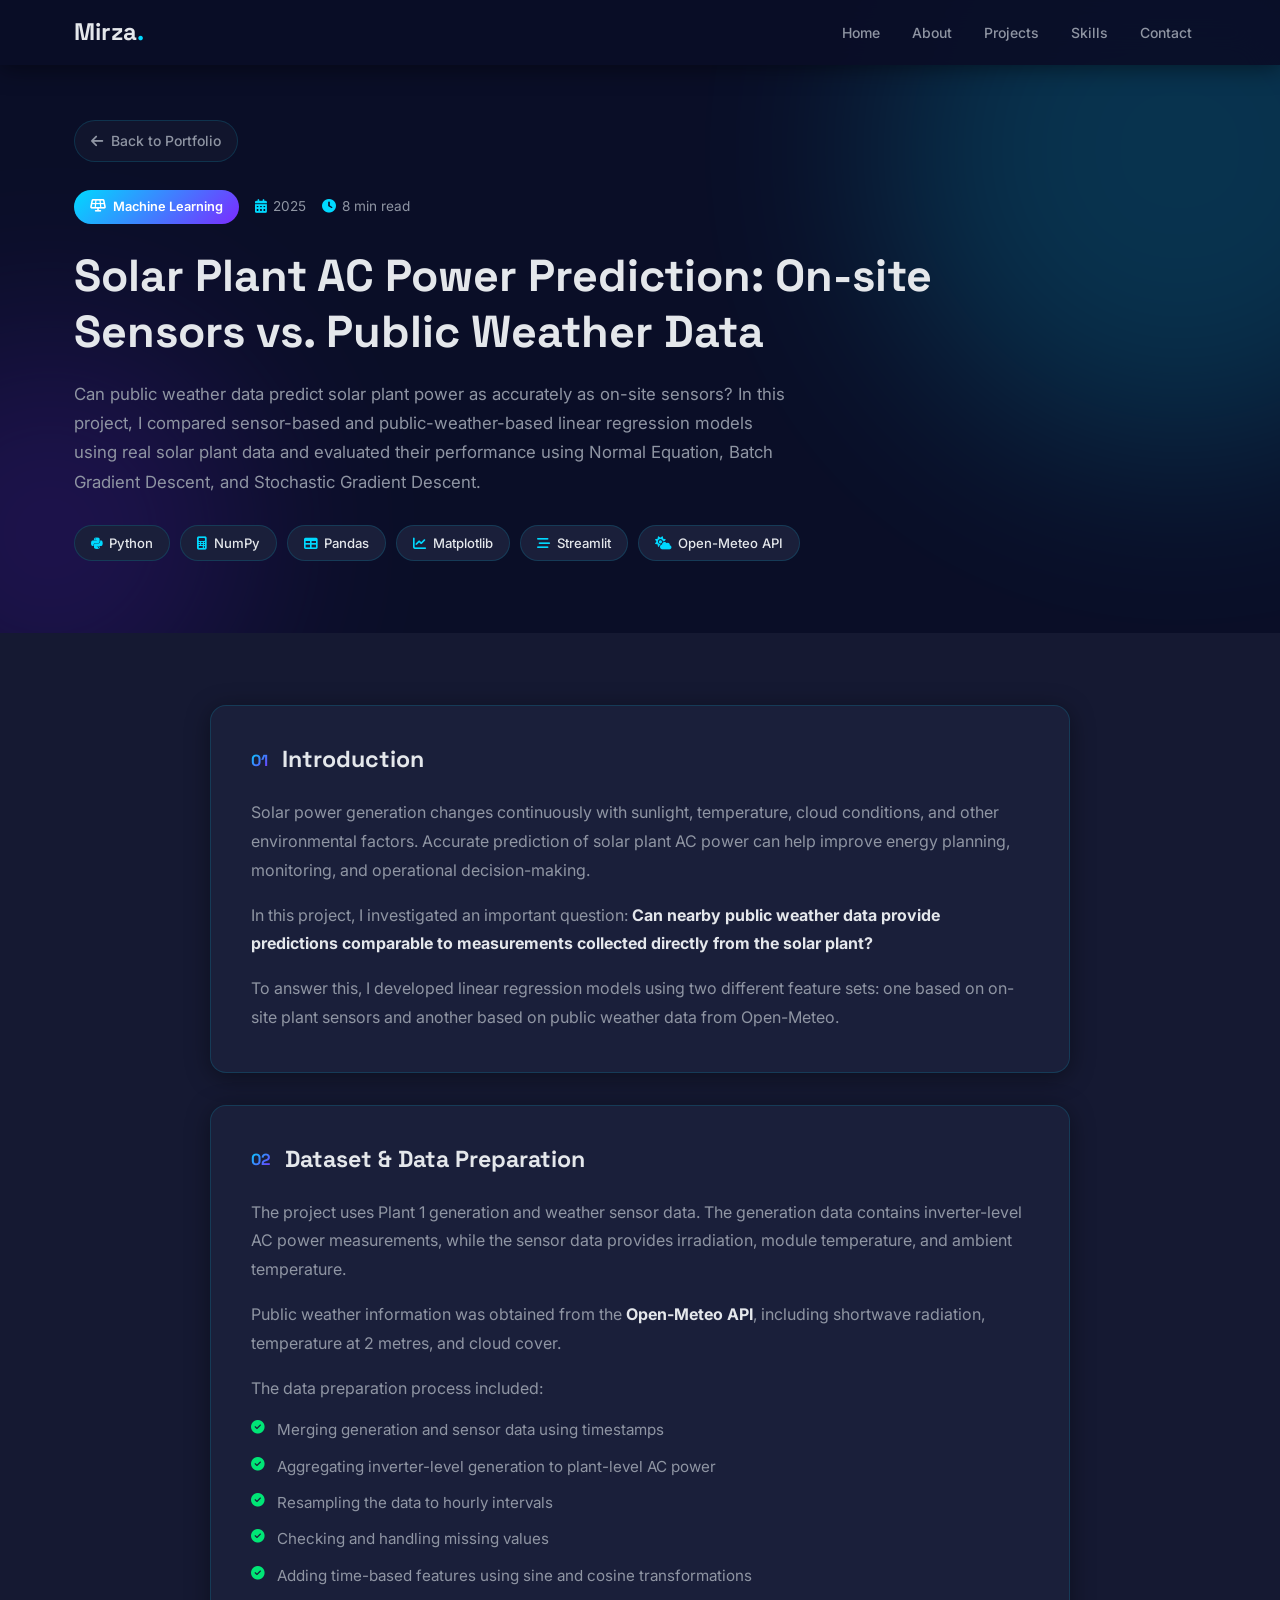
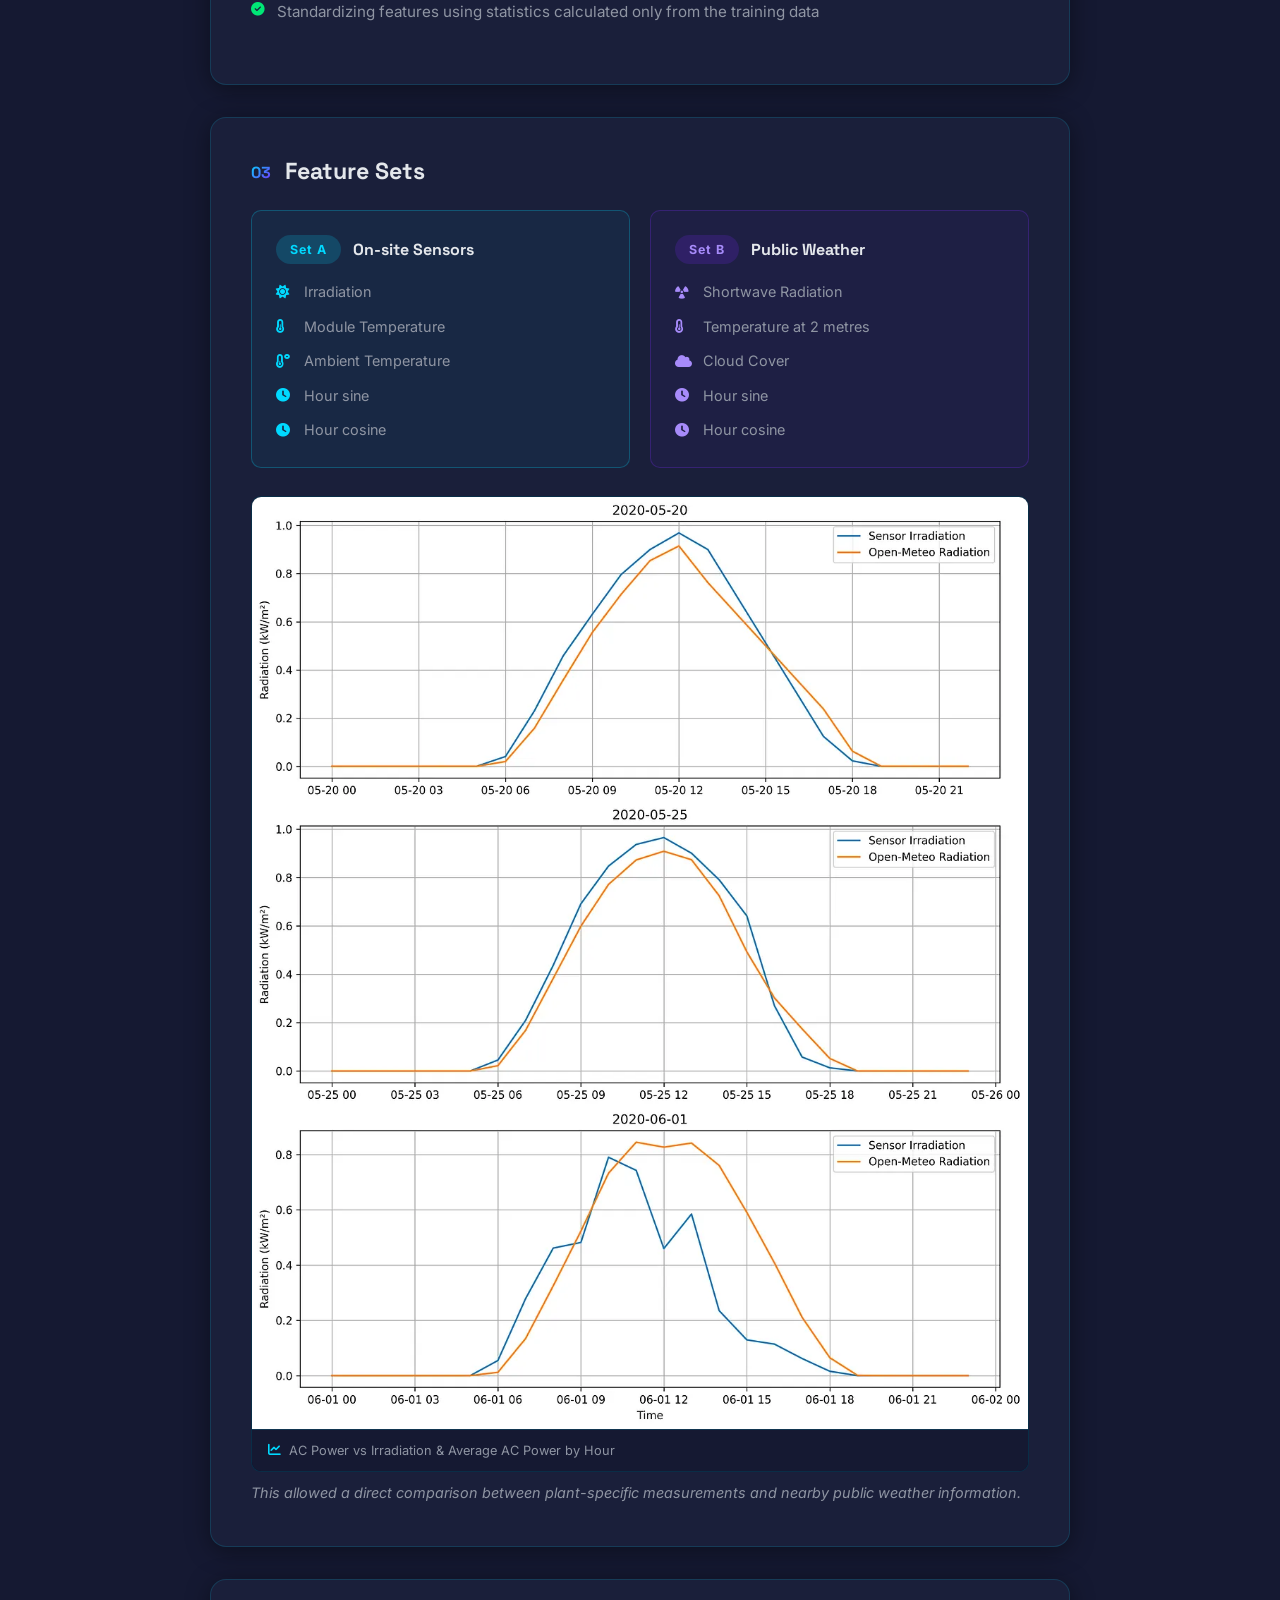
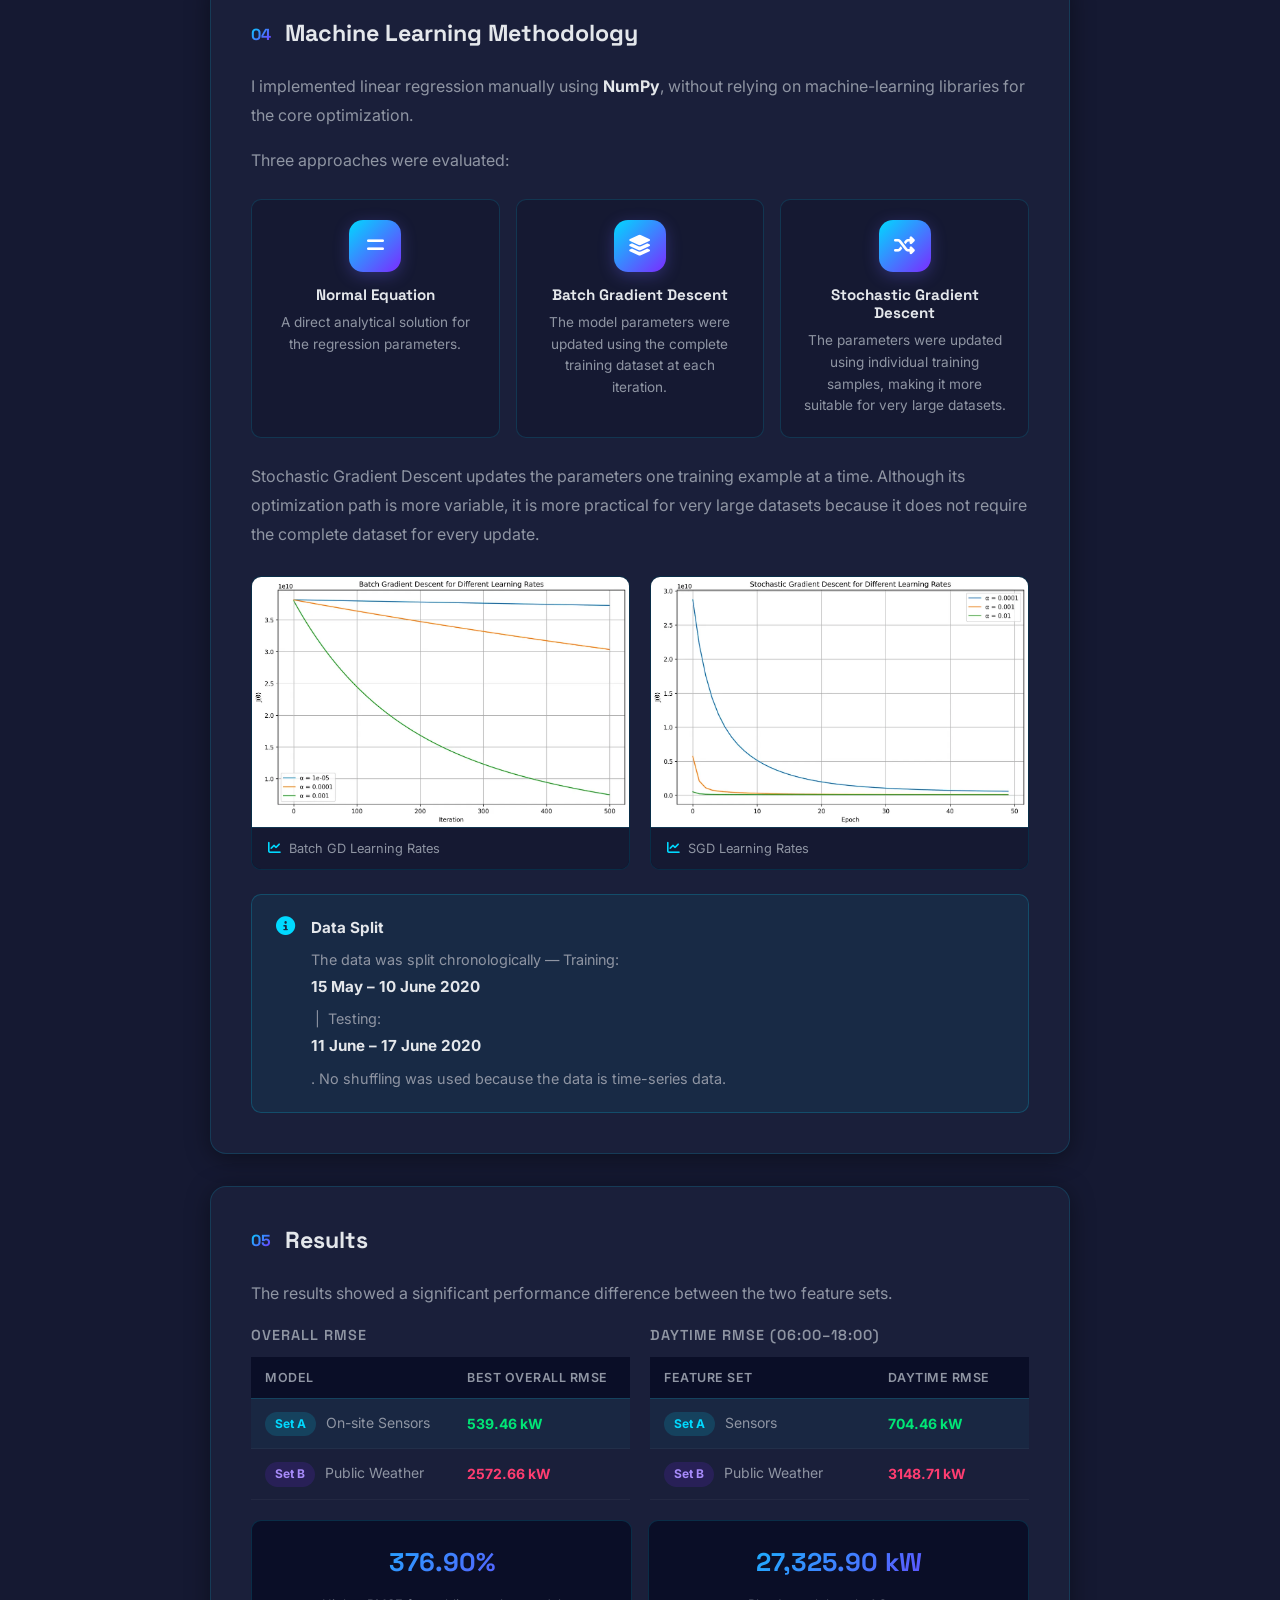
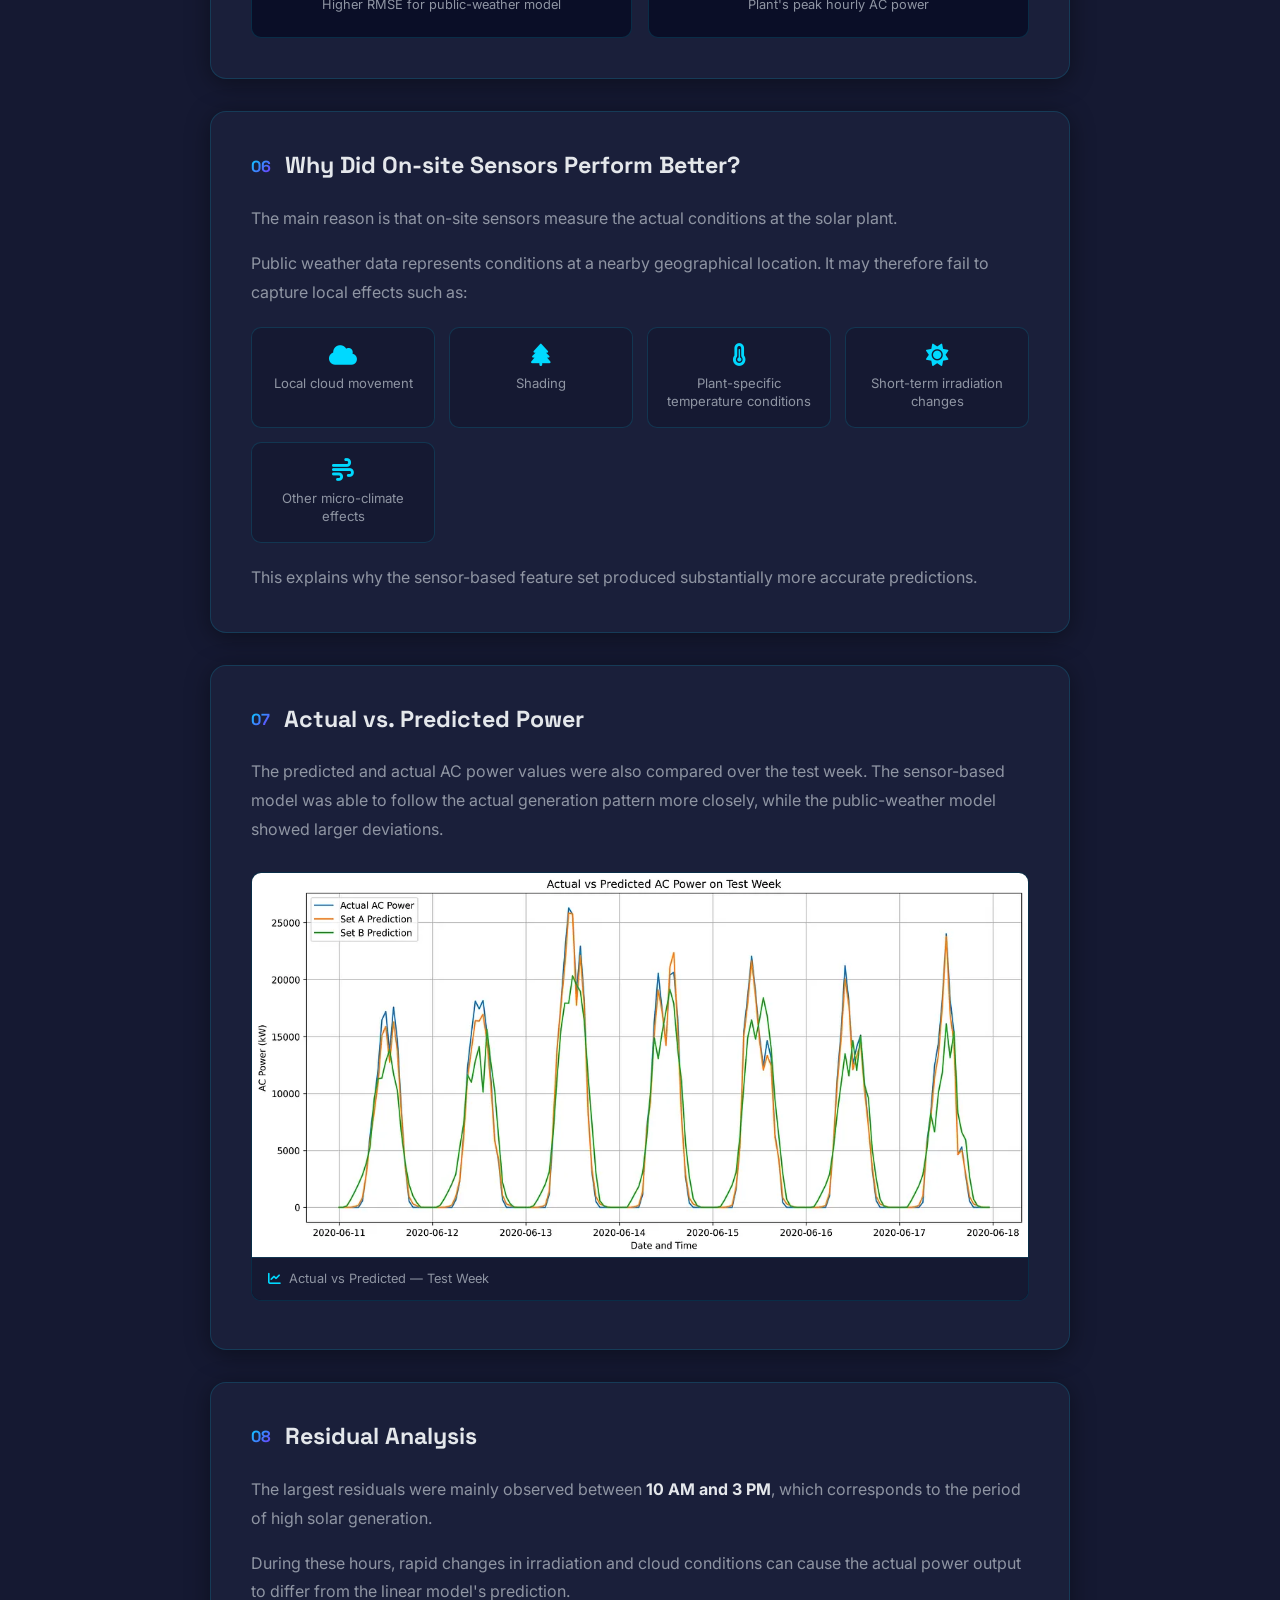
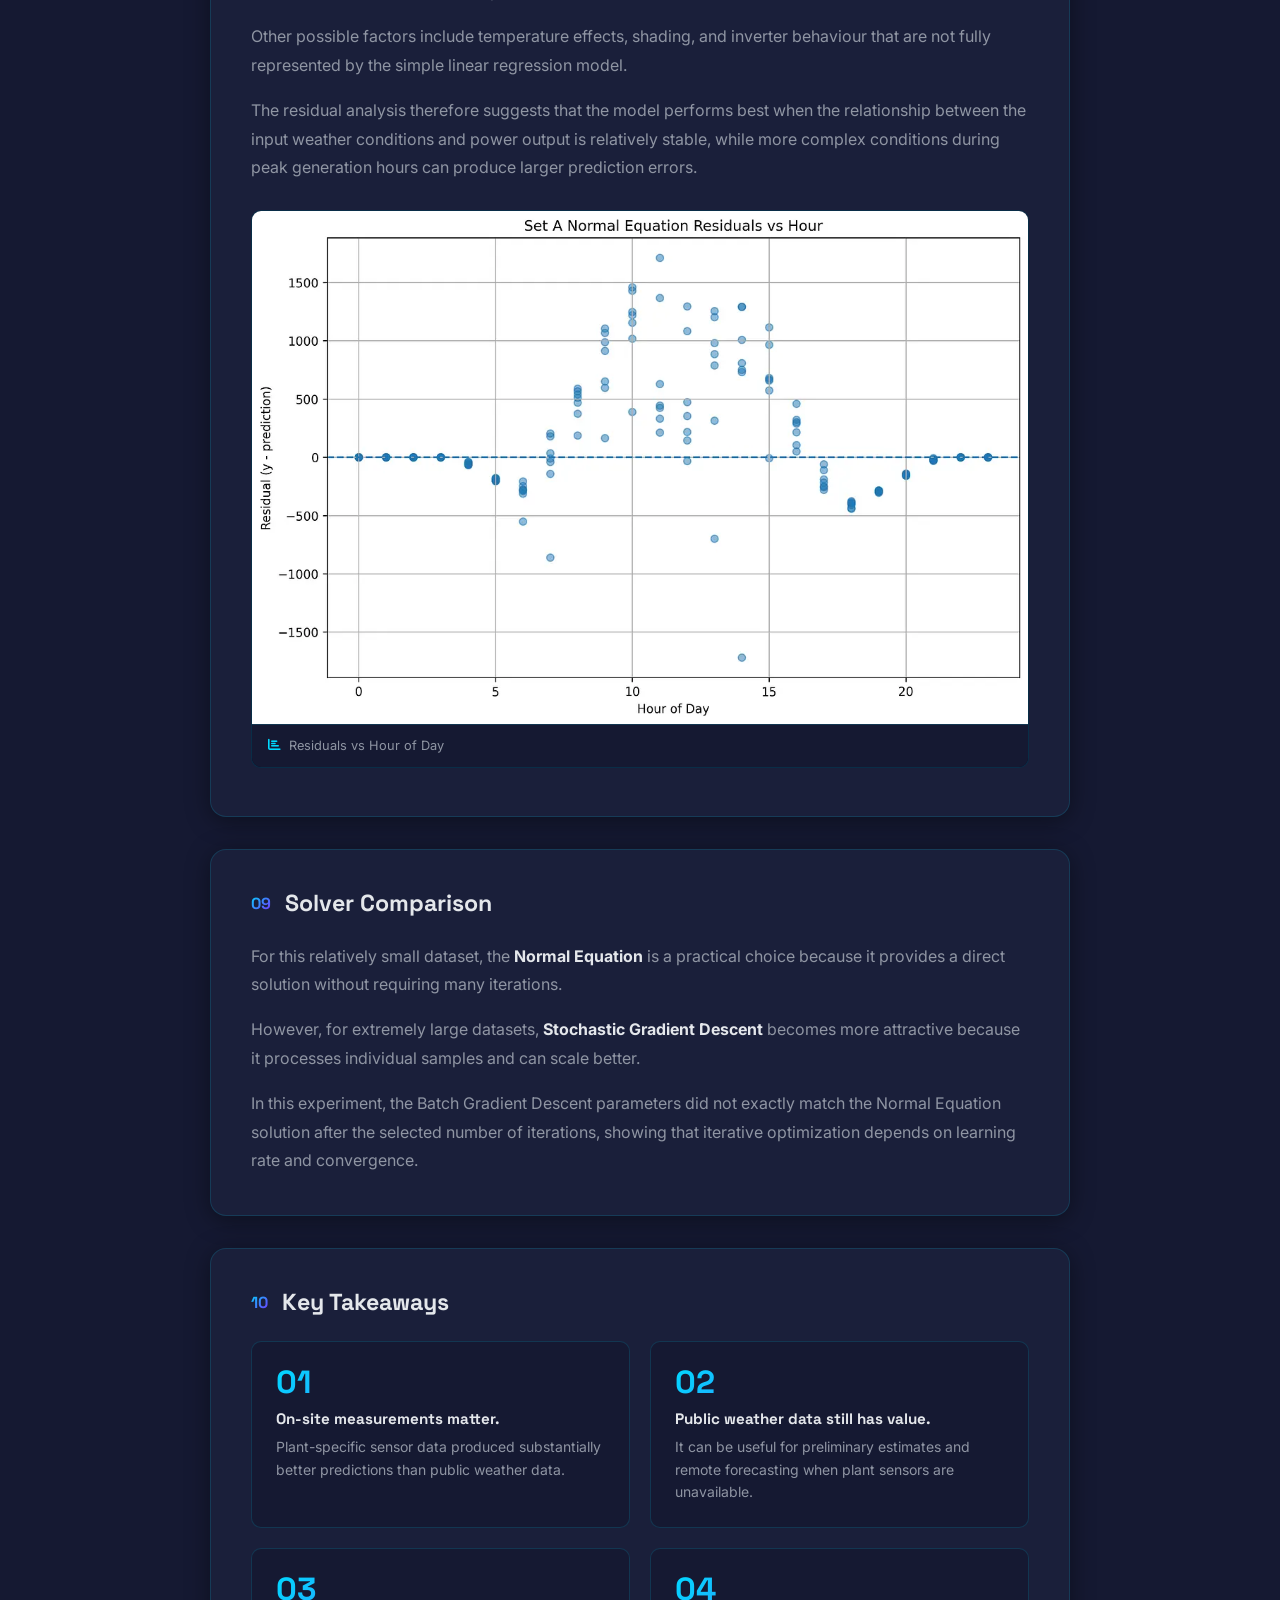
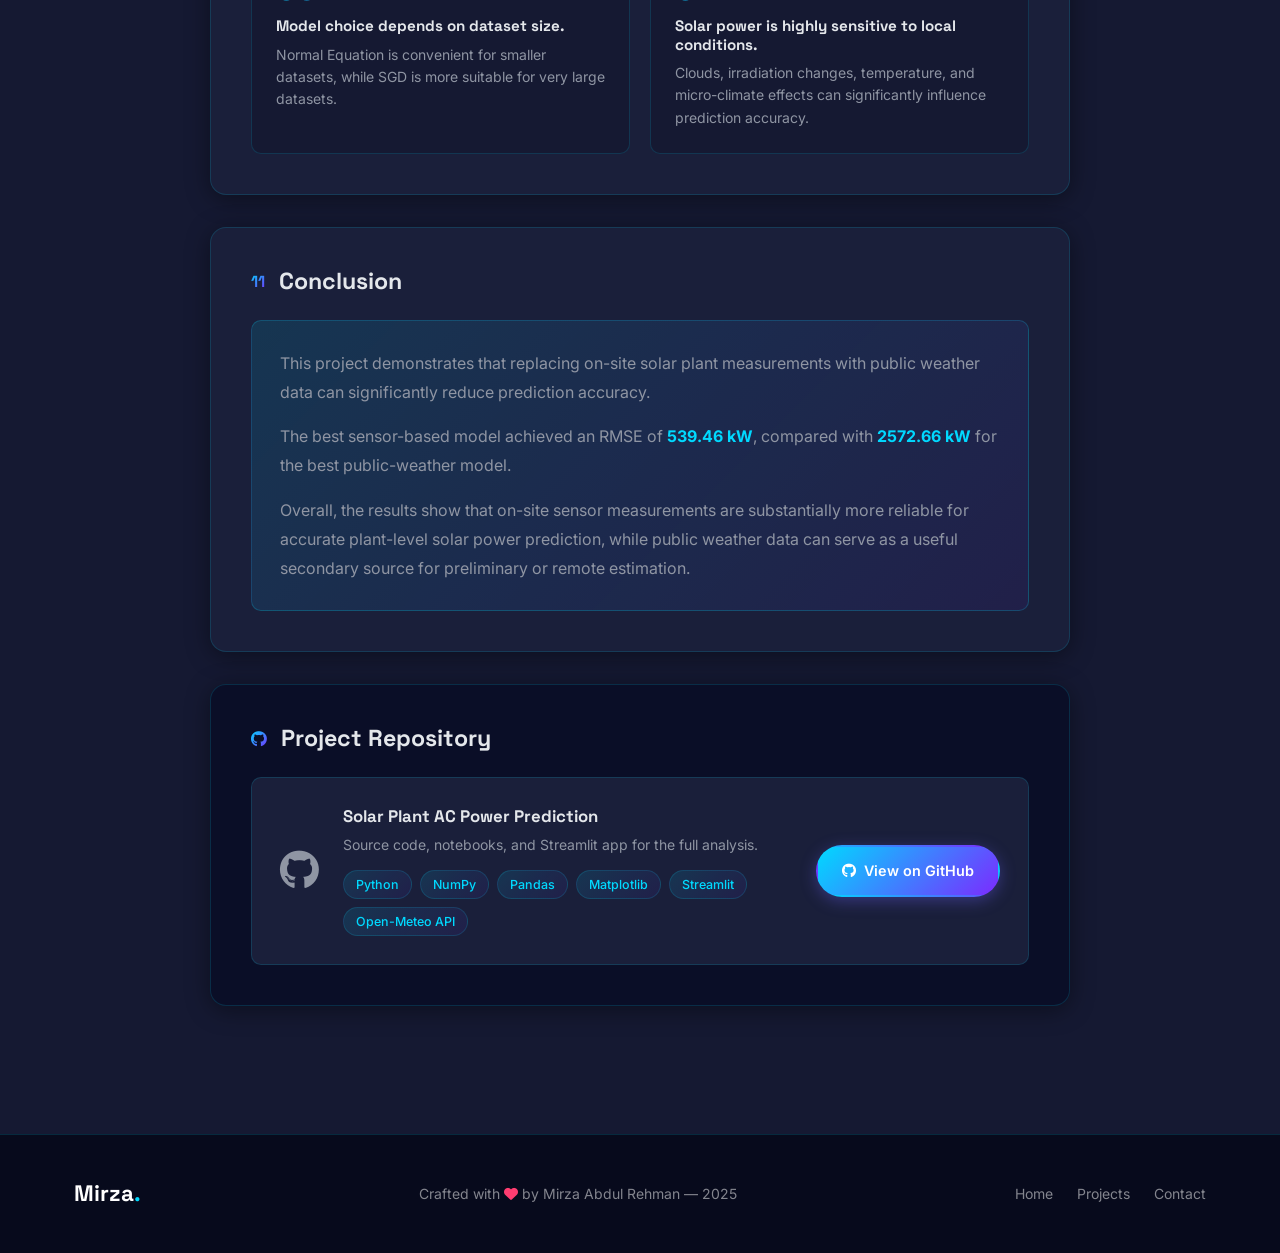
==== commit 825bd252: "sub" ====
--- a/blog-solar-plant.html
+++ b/blog-solar-plant.html
@@ -354,60 +354,6 @@
 
         </article>
 
-        <!-- ── SIDEBAR ── -->
-        <aside class="blog-sidebar">
-          <div class="sidebar-card sticky-sidebar">
-            <h4 class="sidebar-title">Table of Contents</h4>
-            <nav class="toc-nav">
-              <a href="#" class="toc-link" data-section="intro">01. Introduction</a>
-              <a href="#" class="toc-link" data-section="dataset">02. Dataset &amp; Preparation</a>
-              <a href="#" class="toc-link" data-section="features">03. Feature Sets</a>
-              <a href="#" class="toc-link" data-section="methodology">04. Methodology</a>
-              <a href="#" class="toc-link" data-section="results">05. Results</a>
-              <a href="#" class="toc-link" data-section="why">06. Why Sensors?</a>
-              <a href="#" class="toc-link" data-section="predicted">07. Actual vs. Predicted</a>
-              <a href="#" class="toc-link" data-section="residual">08. Residual Analysis</a>
-              <a href="#" class="toc-link" data-section="solver">09. Solver Comparison</a>
-              <a href="#" class="toc-link" data-section="takeaways">10. Key Takeaways</a>
-              <a href="#" class="toc-link" data-section="conclusion">11. Conclusion</a>
-            </nav>
-          </div>
-
-          <div class="sidebar-card" data-aos>
-            <h4 class="sidebar-title">Technologies Used</h4>
-            <div class="sidebar-tech-list">
-              <span><i class="fab fa-python"></i> Python</span>
-              <span><i class="fas fa-calculator"></i> NumPy</span>
-              <span><i class="fas fa-table"></i> Pandas</span>
-              <span><i class="fas fa-chart-line"></i> Matplotlib</span>
-              <span><i class="fas fa-stream"></i> Streamlit</span>
-              <span><i class="fas fa-cloud-sun"></i> Open-Meteo API</span>
-            </div>
-          </div>
-
-          <div class="sidebar-card" data-aos>
-            <h4 class="sidebar-title">Quick Stats</h4>
-            <div class="sidebar-stats">
-              <div class="sidebar-stat">
-                <span class="ss-val">539.46 kW</span>
-                <span class="ss-label">Best RMSE (Set A)</span>
-              </div>
-              <div class="sidebar-stat">
-                <span class="ss-val">2572.66 kW</span>
-                <span class="ss-label">Best RMSE (Set B)</span>
-              </div>
-              <div class="sidebar-stat">
-                <span class="ss-val">376.90%</span>
-                <span class="ss-label">Higher error (Set B vs Set A)</span>
-              </div>
-              <div class="sidebar-stat">
-                <span class="ss-val">27,325 kW</span>
-                <span class="ss-label">Peak hourly AC power</span>
-              </div>
-            </div>
-          </div>
-        </aside>
-
       </div><!-- .blog-layout -->
     </div><!-- .container -->
   </main>
--- a/blog.css
+++ b/blog.css
@@ -122,15 +122,13 @@
 }
 
 .blog-layout {
-  display: grid;
-  grid-template-columns: 1fr 300px;
-  gap: 48px;
-  align-items: start;
+  max-width: 860px;
+  margin: 0 auto;
 }
 
 /* ── Article ── */
 .blog-article {
-  min-width: 0;
+  width: 100%;
 }
 
 .blog-section {
@@ -581,115 +579,9 @@
 }
 .repo-btn { flex-shrink: 0; white-space: nowrap; }
 
-/* ── Sidebar ── */
-.blog-sidebar {
-  display: flex;
-  flex-direction: column;
-  gap: 24px;
-}
-.sticky-sidebar {
-  position: sticky;
-  top: 90px;
-}
-.sidebar-card {
-  background: var(--card);
-  border: 1px solid var(--border);
-  border-radius: var(--radius);
-  padding: 24px;
-  box-shadow: var(--shadow);
-}
-.sidebar-title {
-  font-family: 'Space Grotesk', sans-serif;
-  font-size: 0.9rem;
-  font-weight: 700;
-  color: var(--text);
-  text-transform: uppercase;
-  letter-spacing: 1px;
-  margin-bottom: 16px;
-  padding-bottom: 12px;
-  border-bottom: 1px solid var(--border);
-}
-
-/* ToC */
-.toc-nav {
-  display: flex;
-  flex-direction: column;
-  gap: 4px;
-}
-.toc-link {
-  font-size: 0.82rem;
-  color: var(--text-muted);
-  padding: 6px 10px;
-  border-radius: var(--radius-sm);
-  transition: var(--transition);
-  display: block;
-  border-left: 2px solid transparent;
-}
-.toc-link:hover,
-.toc-link.active {
-  color: var(--primary);
-  background: rgba(0,217,255,0.06);
-  border-left-color: var(--primary);
-}
-
-/* Sidebar tech list */
-.sidebar-tech-list {
-  display: flex;
-  flex-wrap: wrap;
-  gap: 8px;
-}
-.sidebar-tech-list span {
-  display: inline-flex;
-  align-items: center;
-  gap: 6px;
-  font-size: 0.8rem;
-  background: var(--bg-alt);
-  border: 1px solid var(--border);
-  border-radius: 50px;
-  padding: 5px 12px;
-  color: var(--text-muted);
-}
-.sidebar-tech-list span i { color: var(--primary); }
-
-/* Sidebar stats */
-.sidebar-stats {
-  display: flex;
-  flex-direction: column;
-  gap: 14px;
-}
-.sidebar-stat {
-  display: flex;
-  flex-direction: column;
-  gap: 3px;
-  padding-bottom: 12px;
-  border-bottom: 1px solid rgba(255,255,255,0.04);
-}
-.sidebar-stat:last-child { border-bottom: none; padding-bottom: 0; }
-.ss-val {
-  font-family: 'Space Grotesk', sans-serif;
-  font-size: 1.1rem;
-  font-weight: 700;
-  background: var(--gradient);
-  -webkit-background-clip: text;
-  -webkit-text-fill-color: transparent;
-  background-clip: text;
-}
-.ss-label { font-size: 0.78rem; color: var(--text-muted); }
-
 /* =============================================
    RESPONSIVE — Blog
    ============================================= */
-@media (max-width: 1024px) {
-  .blog-layout {
-    grid-template-columns: 1fr;
-  }
-  .blog-sidebar {
-    display: grid;
-    grid-template-columns: repeat(auto-fill, minmax(260px, 1fr));
-  }
-  .sticky-sidebar { position: static; }
-}
-
 @media (max-width: 768px) {
   .blog-hero { padding: 100px 0 52px; }
   .blog-hero-title { font-size: clamp(1.5rem, 5vw, 2rem); }
@@ -703,7 +595,6 @@
   .takeaways-grid { grid-template-columns: 1fr; }
   .blog-images-row { grid-template-columns: 1fr; }
   .local-effects-grid { grid-template-columns: repeat(2, 1fr); }
-  .blog-sidebar { grid-template-columns: 1fr; }
   .repo-card { flex-direction: column; align-items: flex-start; }
 }
 
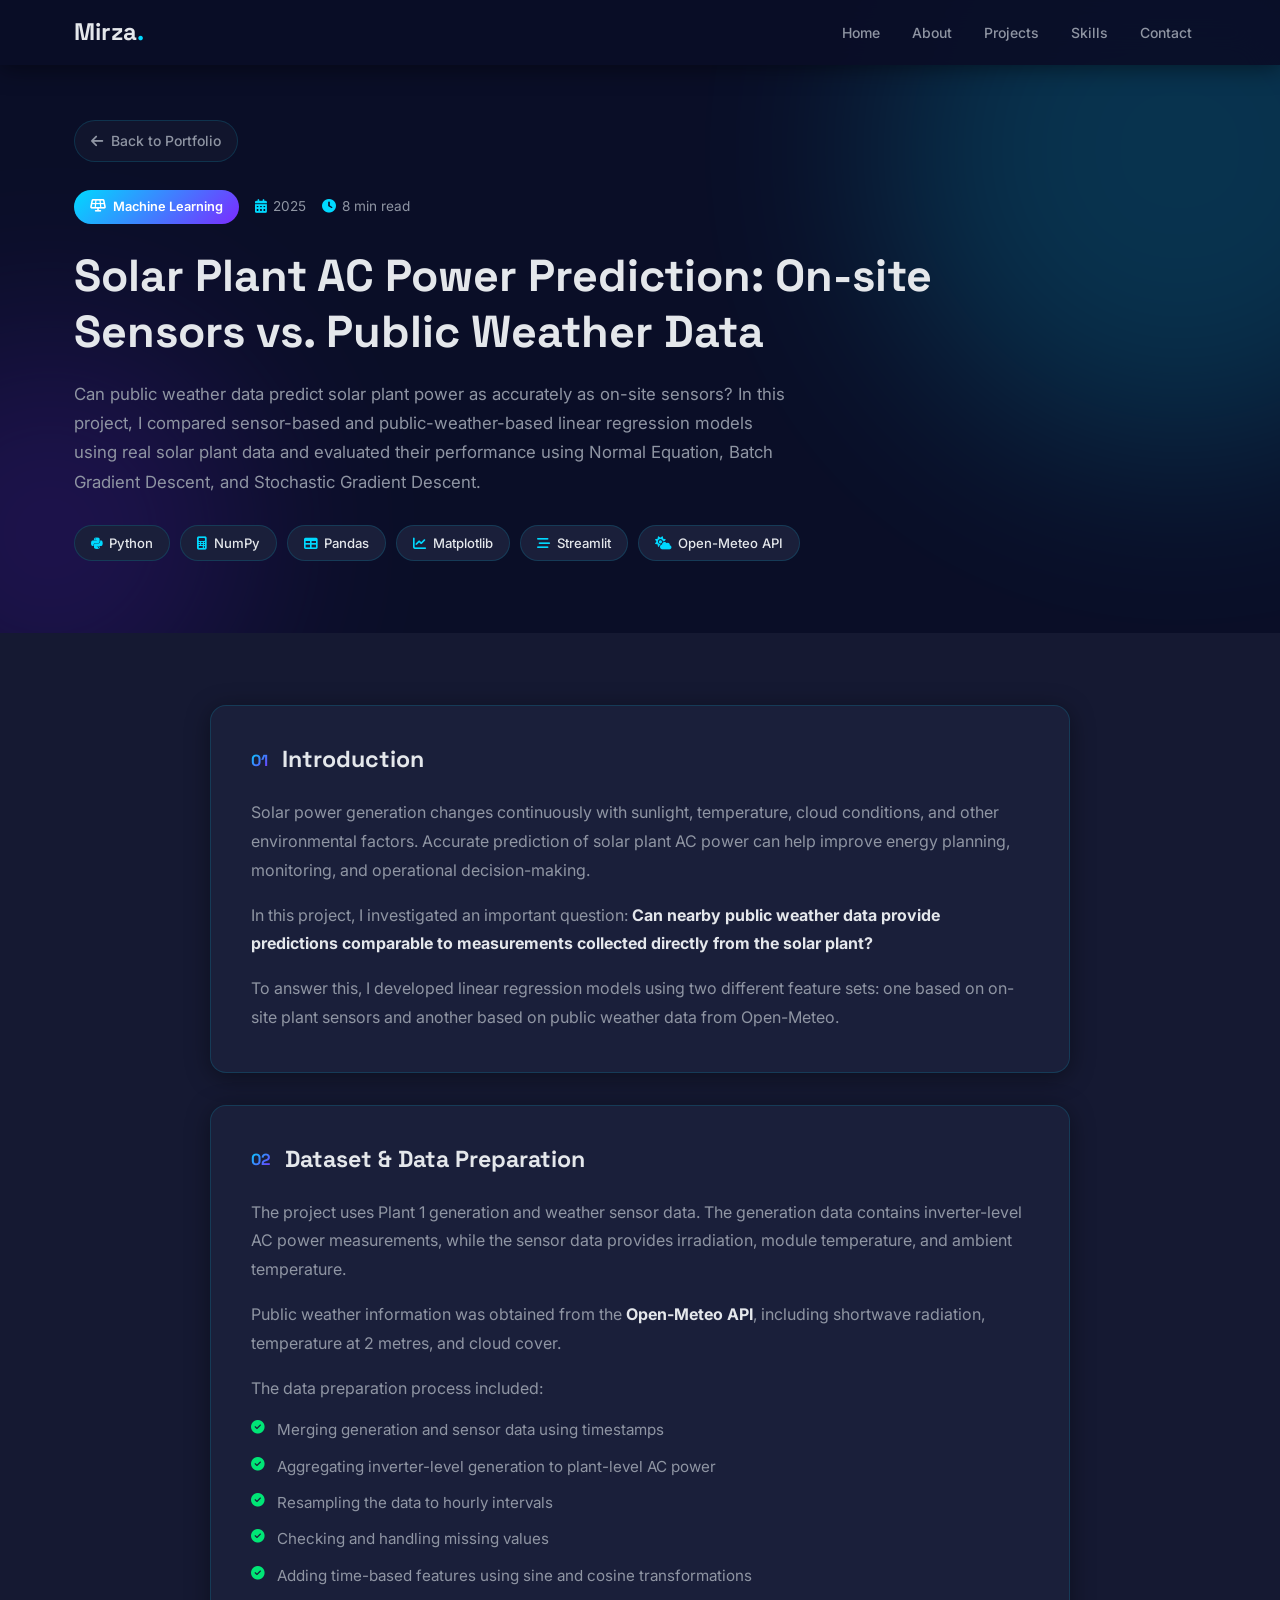
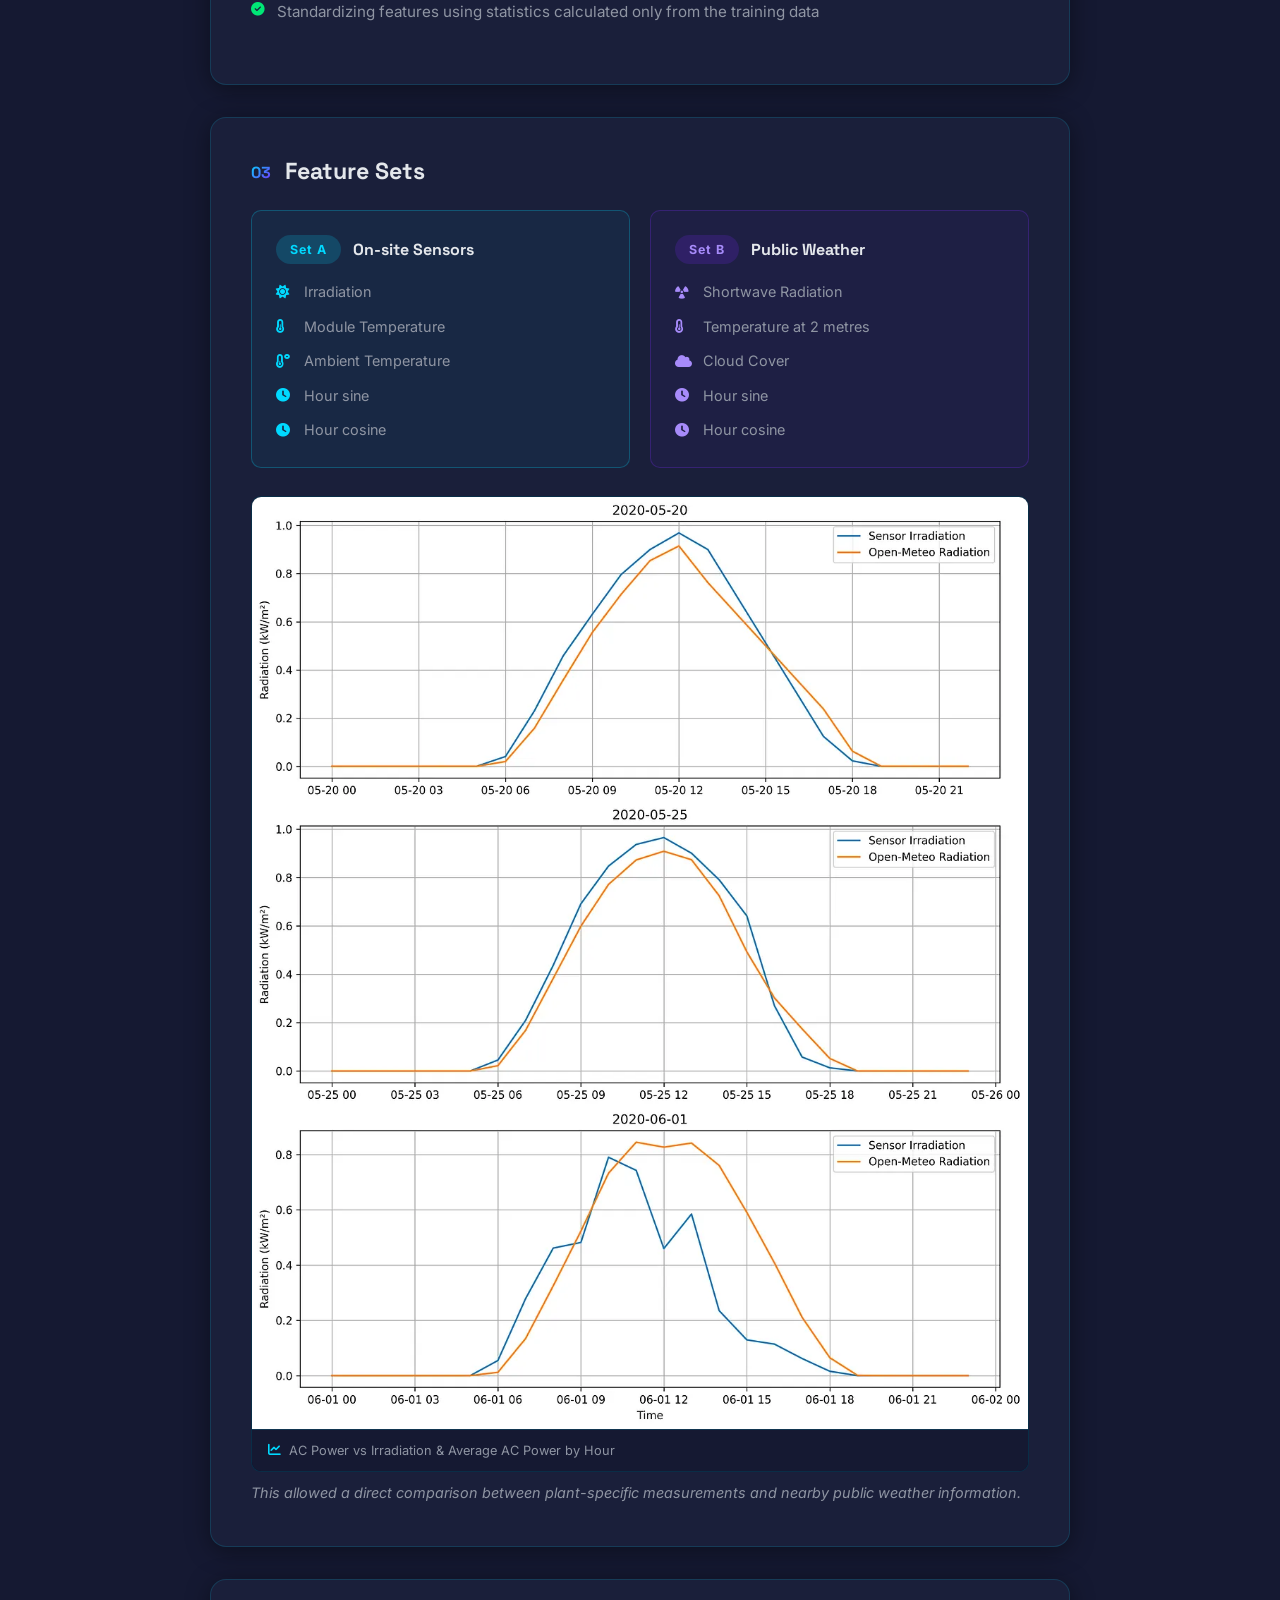
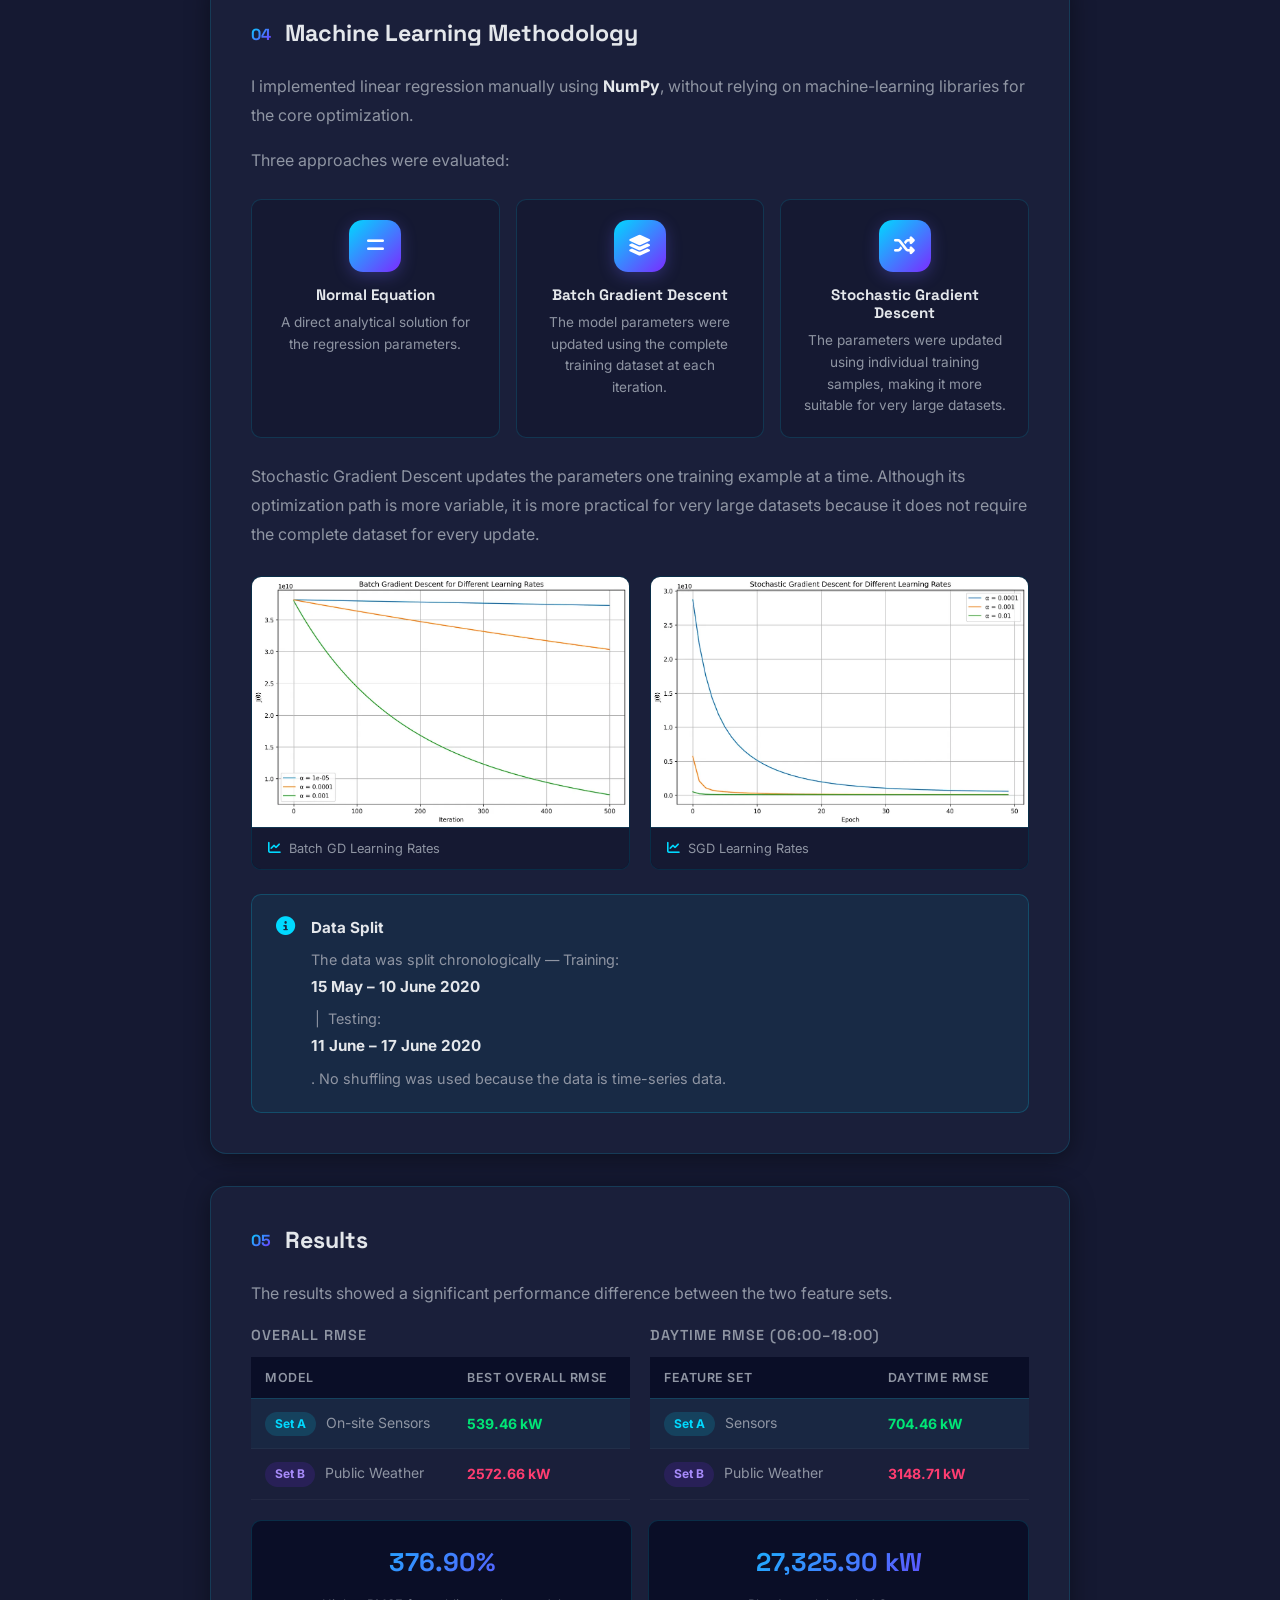
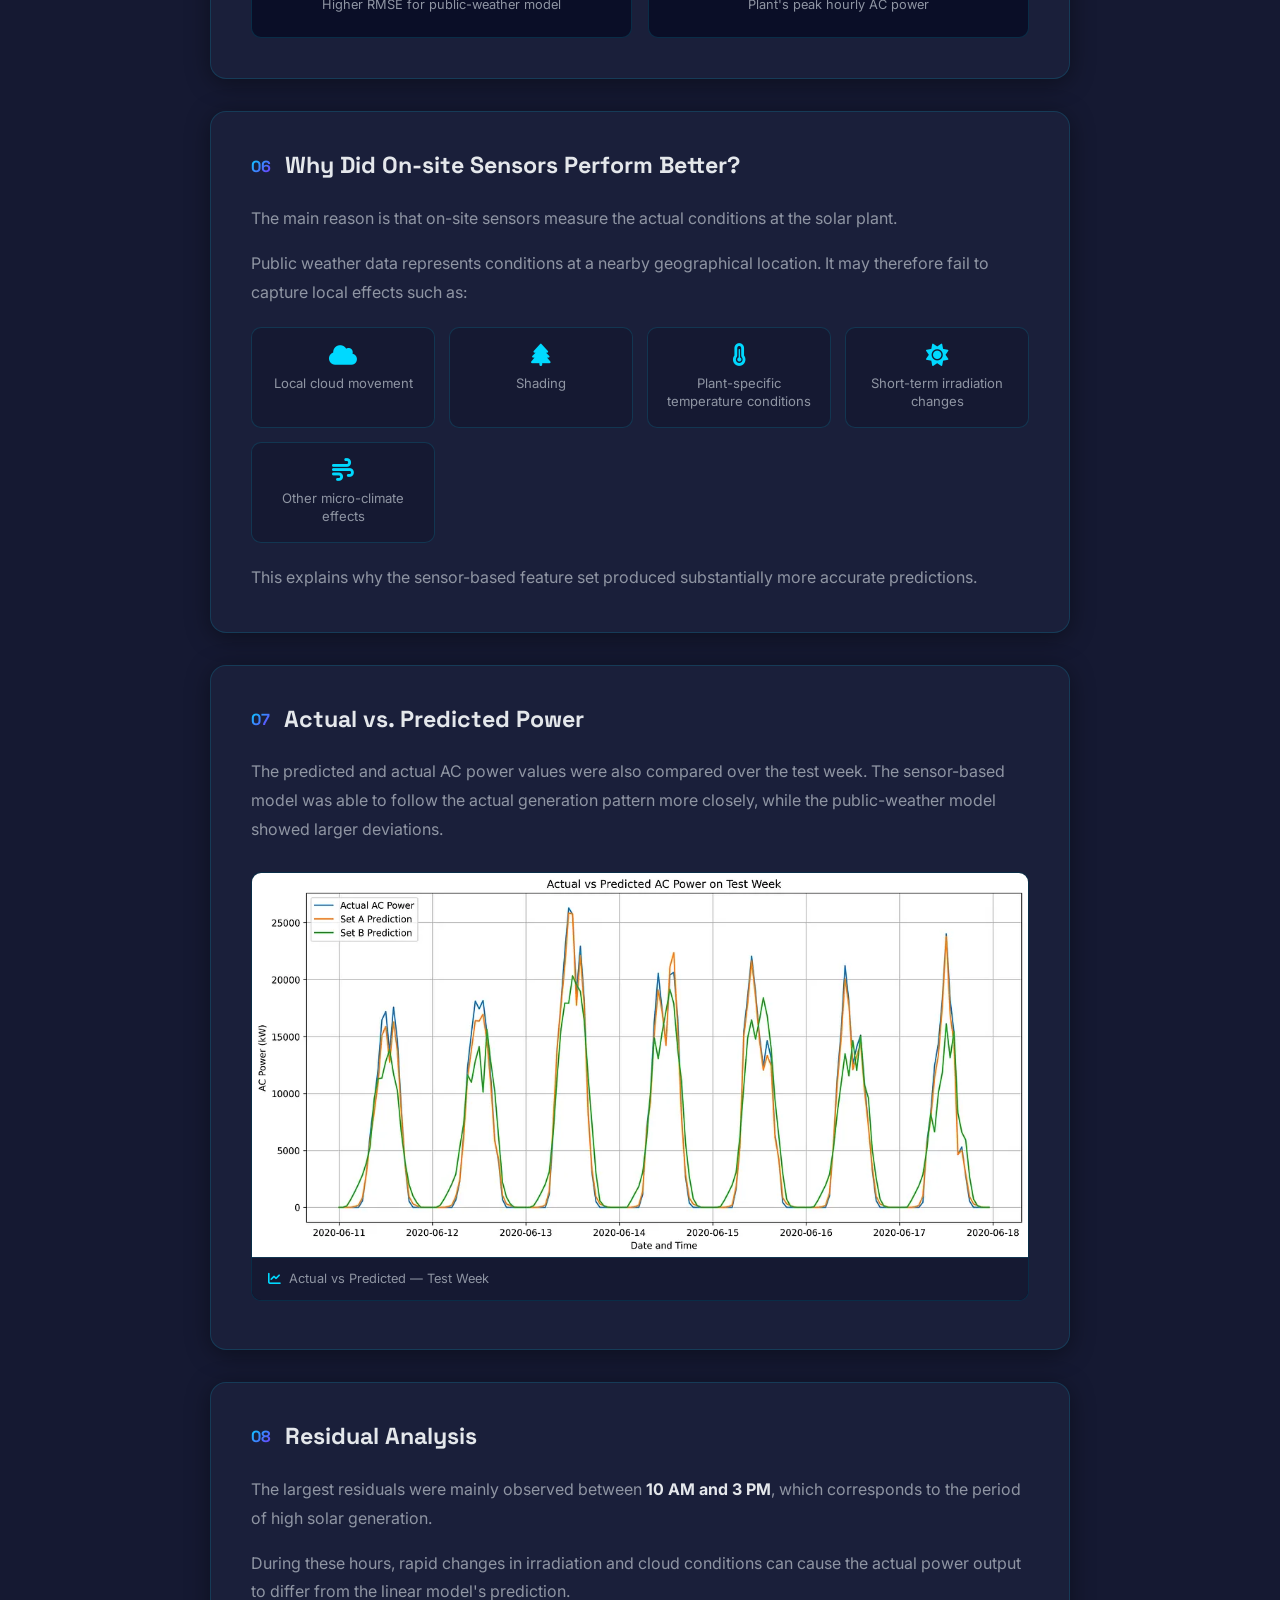
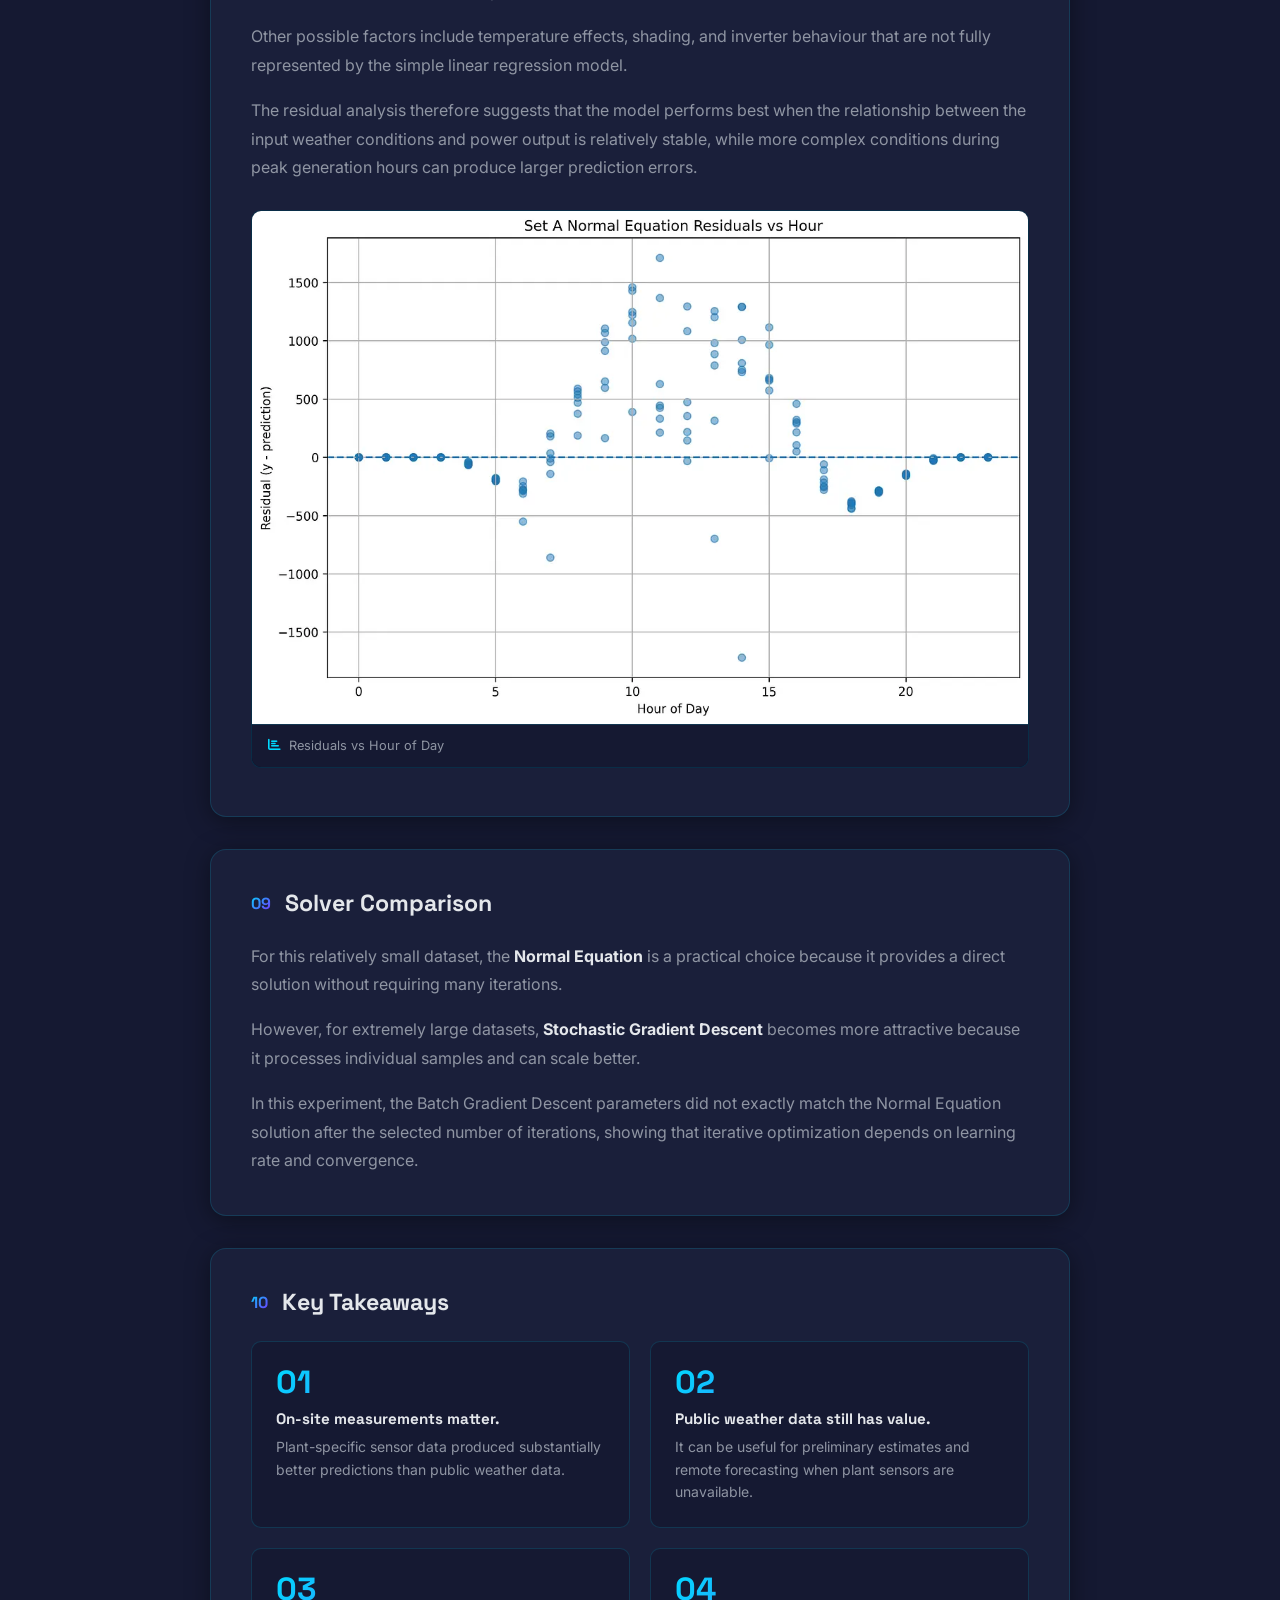
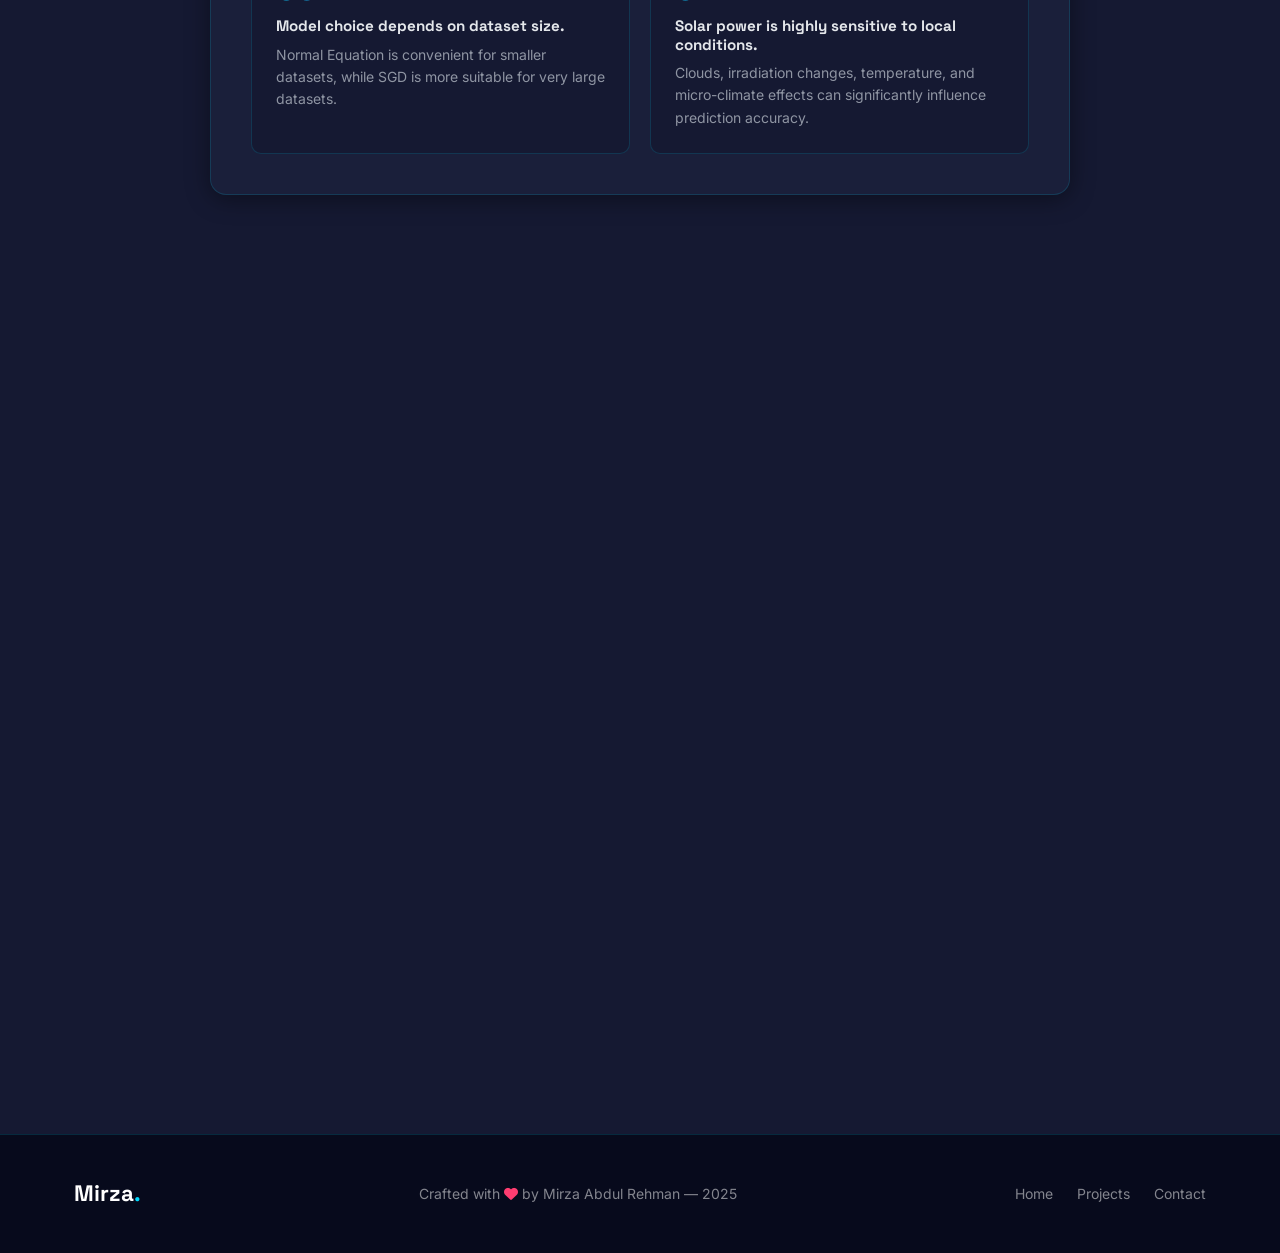
==== commit 1aa94e6d: "sub" ====
--- a/blog-solar-plant.html
+++ b/blog-solar-plant.html
@@ -346,7 +346,7 @@
                   <span>Open-Meteo API</span>
                 </div>
               </div>
-              <a href="#" class="btn btn-primary repo-btn" target="_blank" rel="noopener noreferrer">
+              <a href="https://github.com/mirzaabdulrehmanieee-xyz/Solar-Plant-AC-Power-Prediction.git" class="btn btn-primary repo-btn" target="_blank" rel="noopener noreferrer">
                 <i class="fab fa-github"></i> View on GitHub
               </a>
             </div>
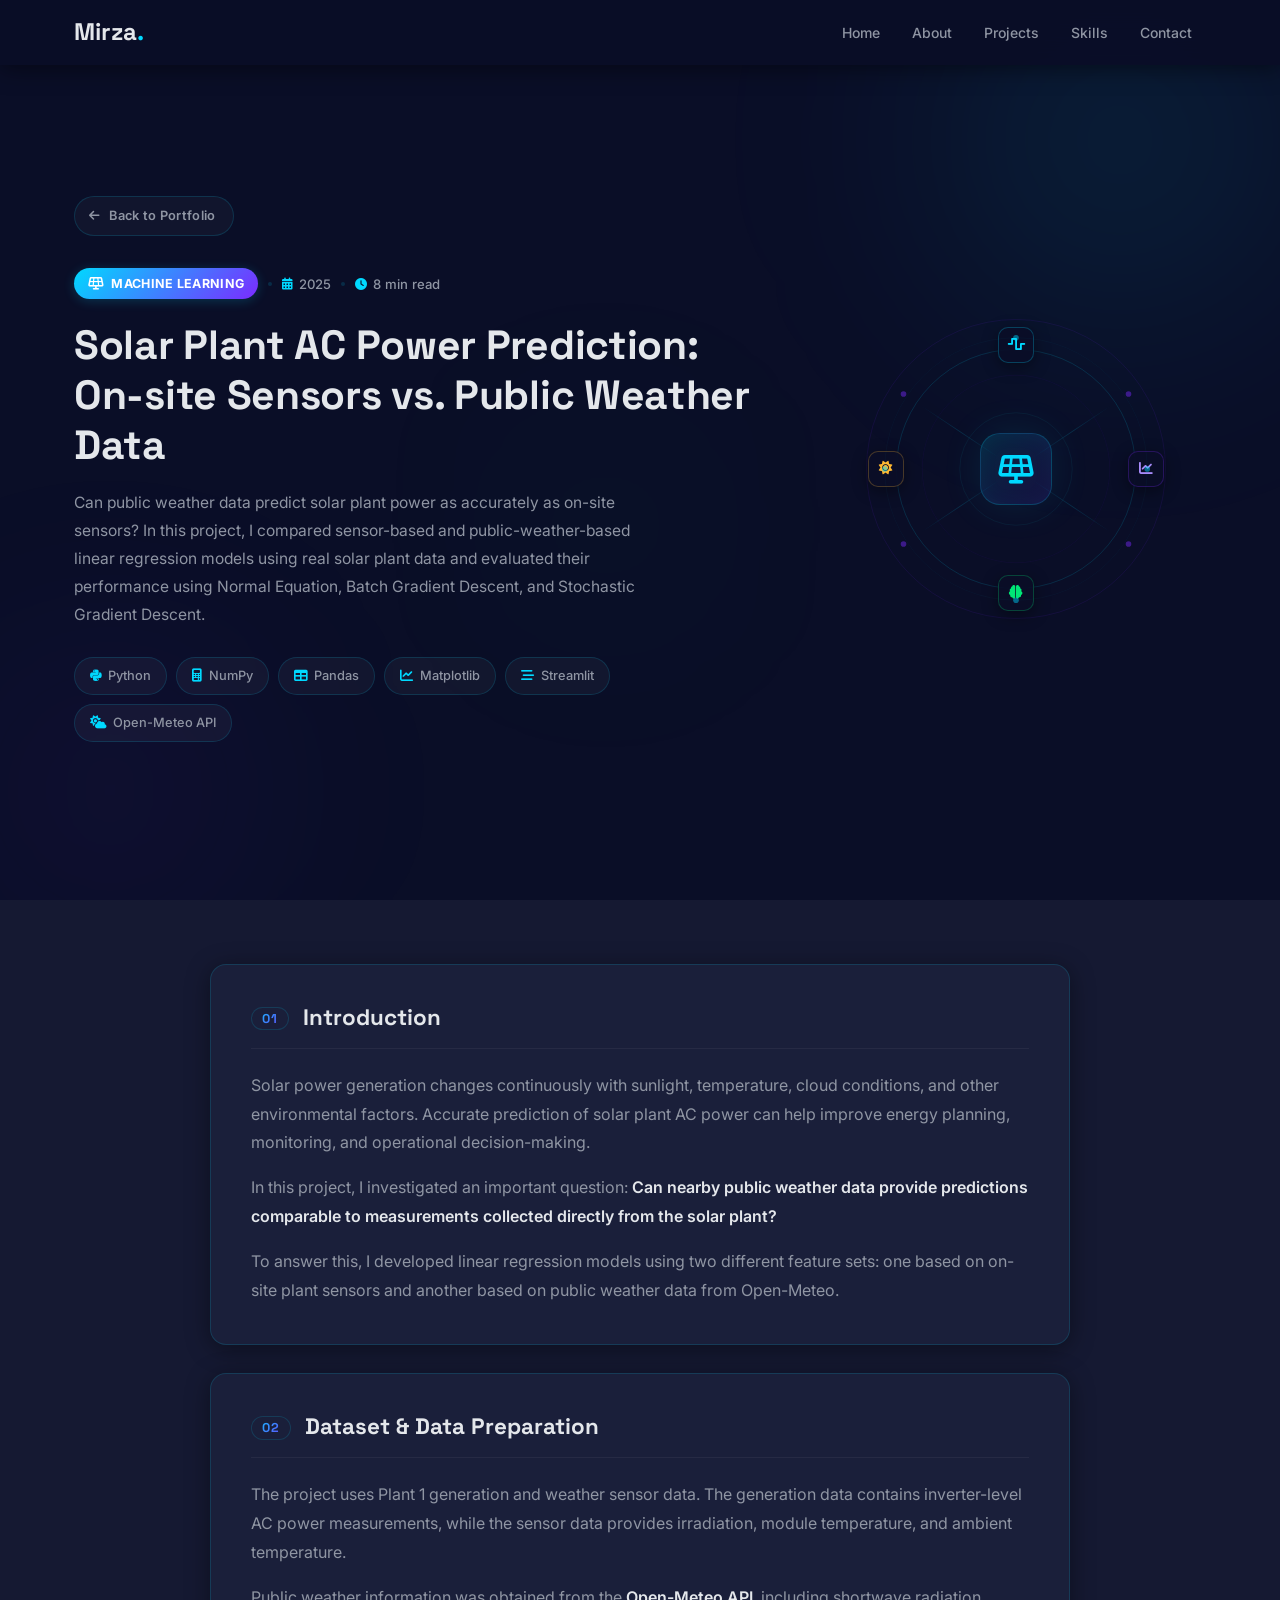
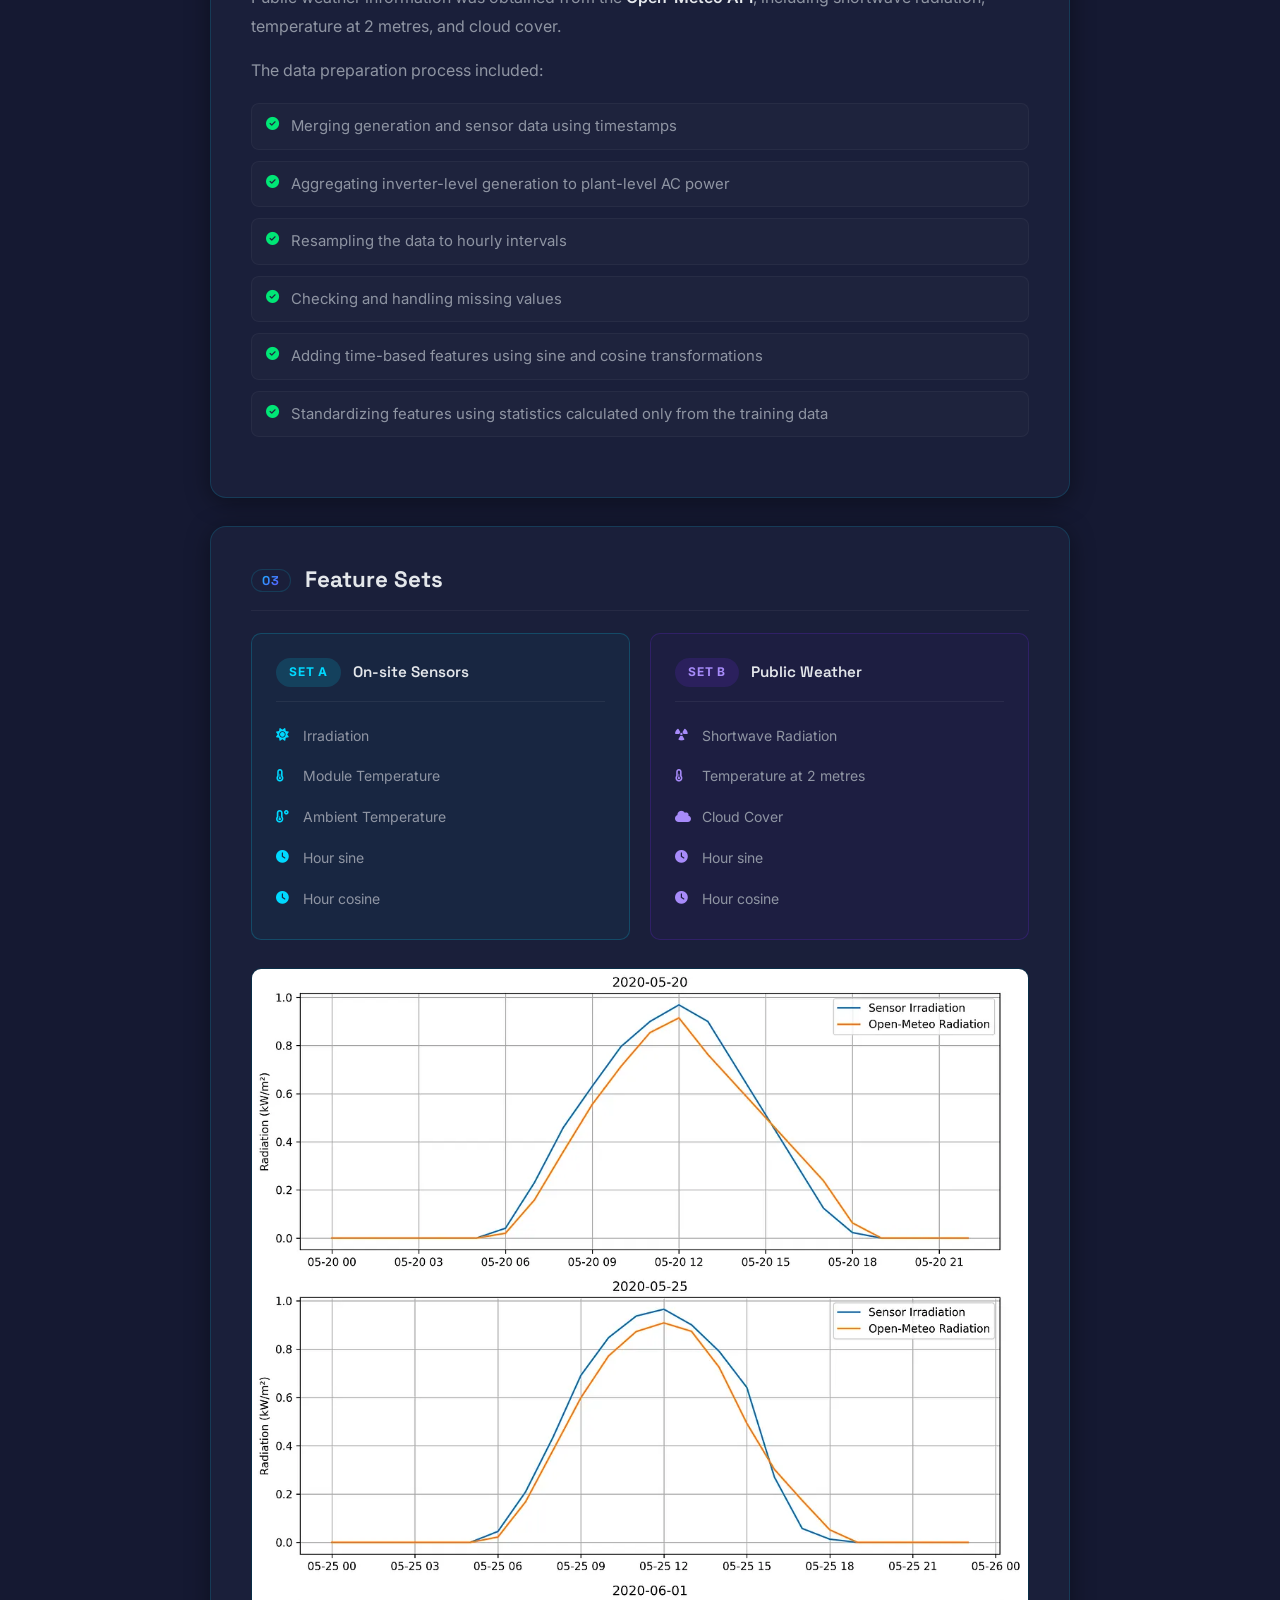
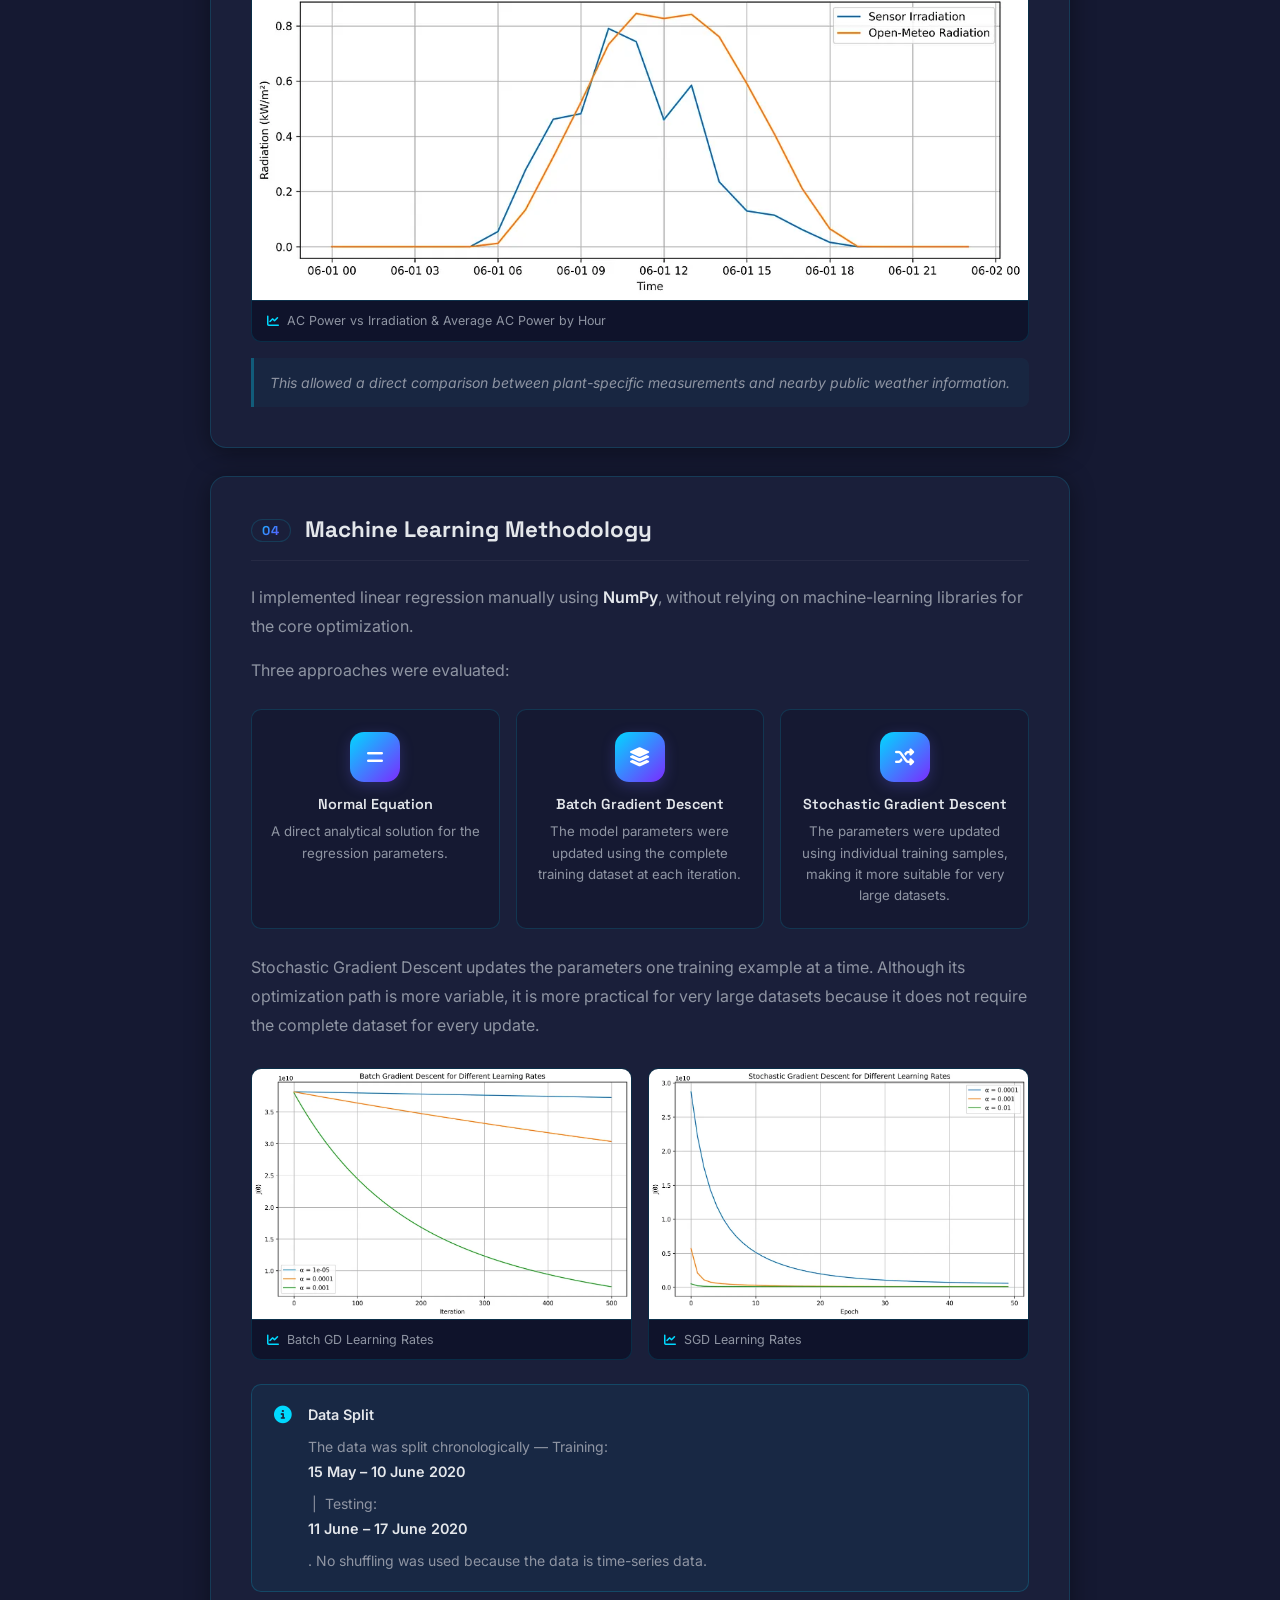
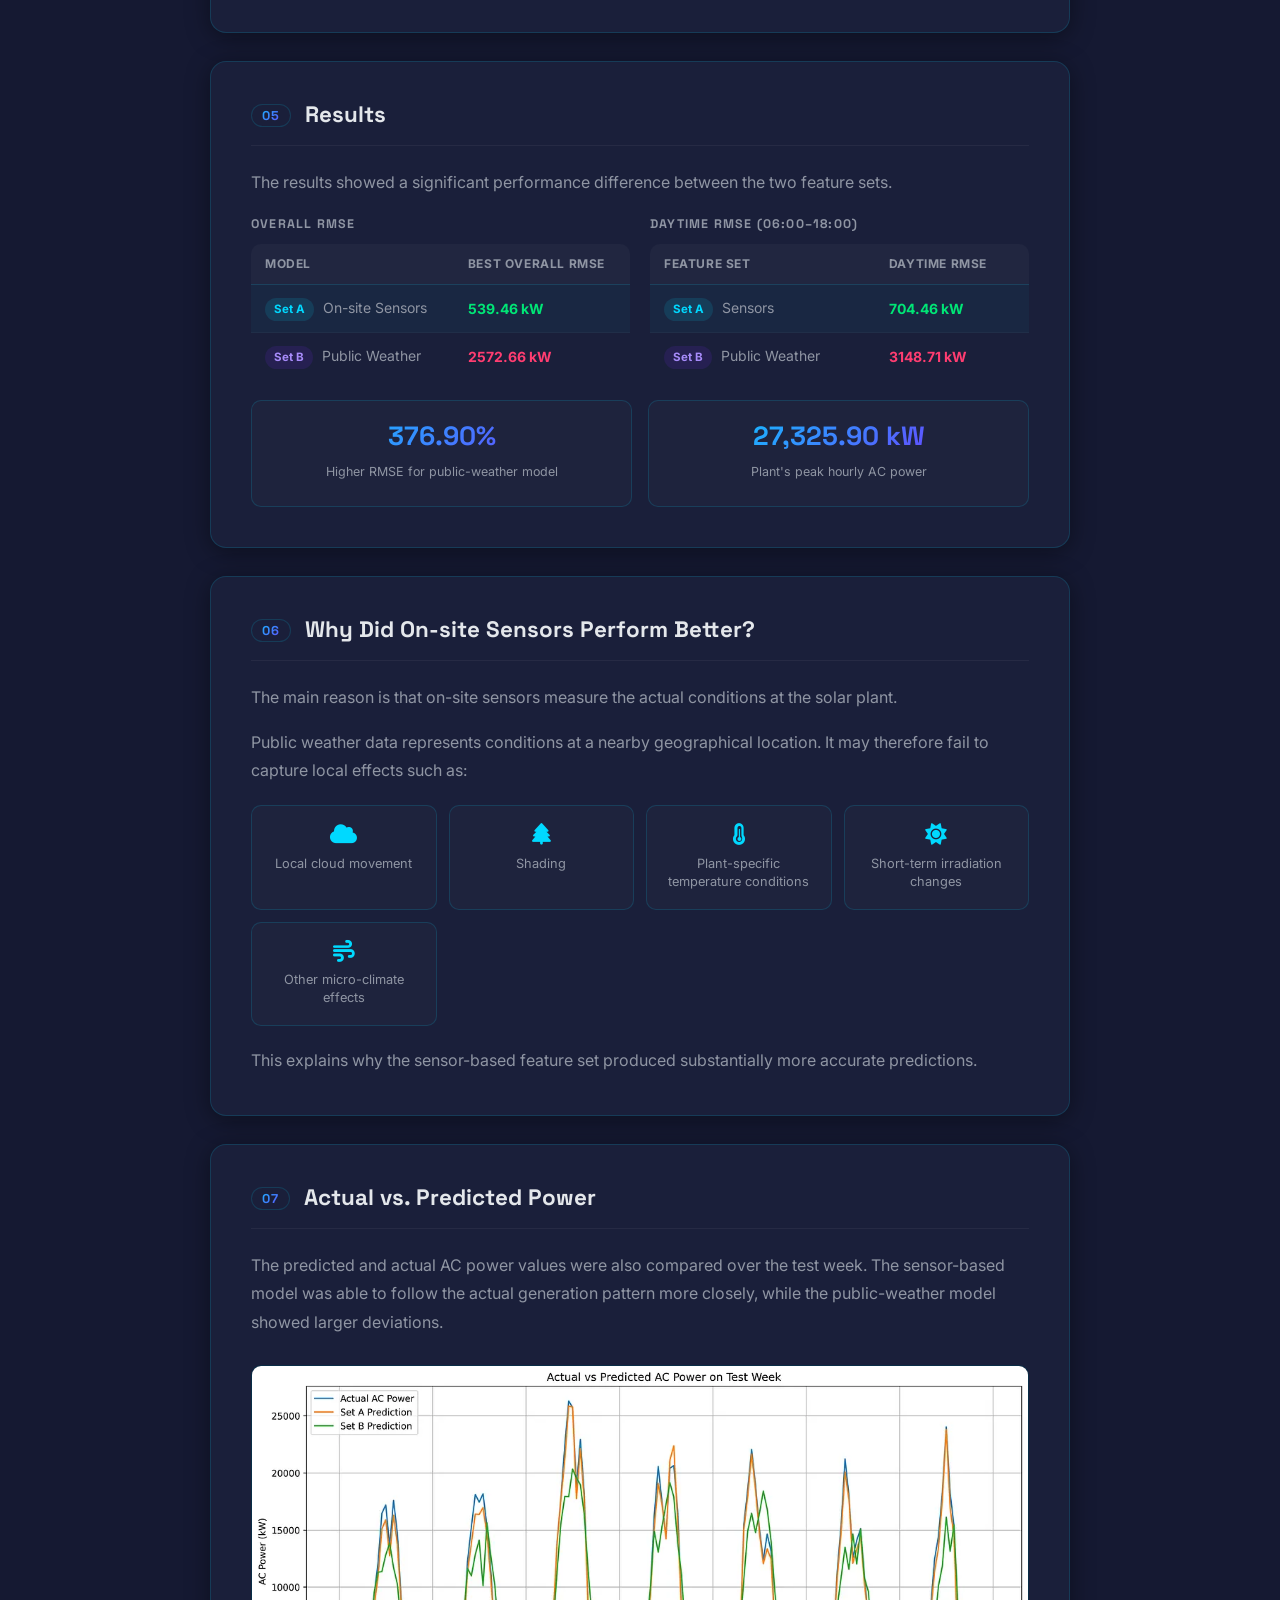
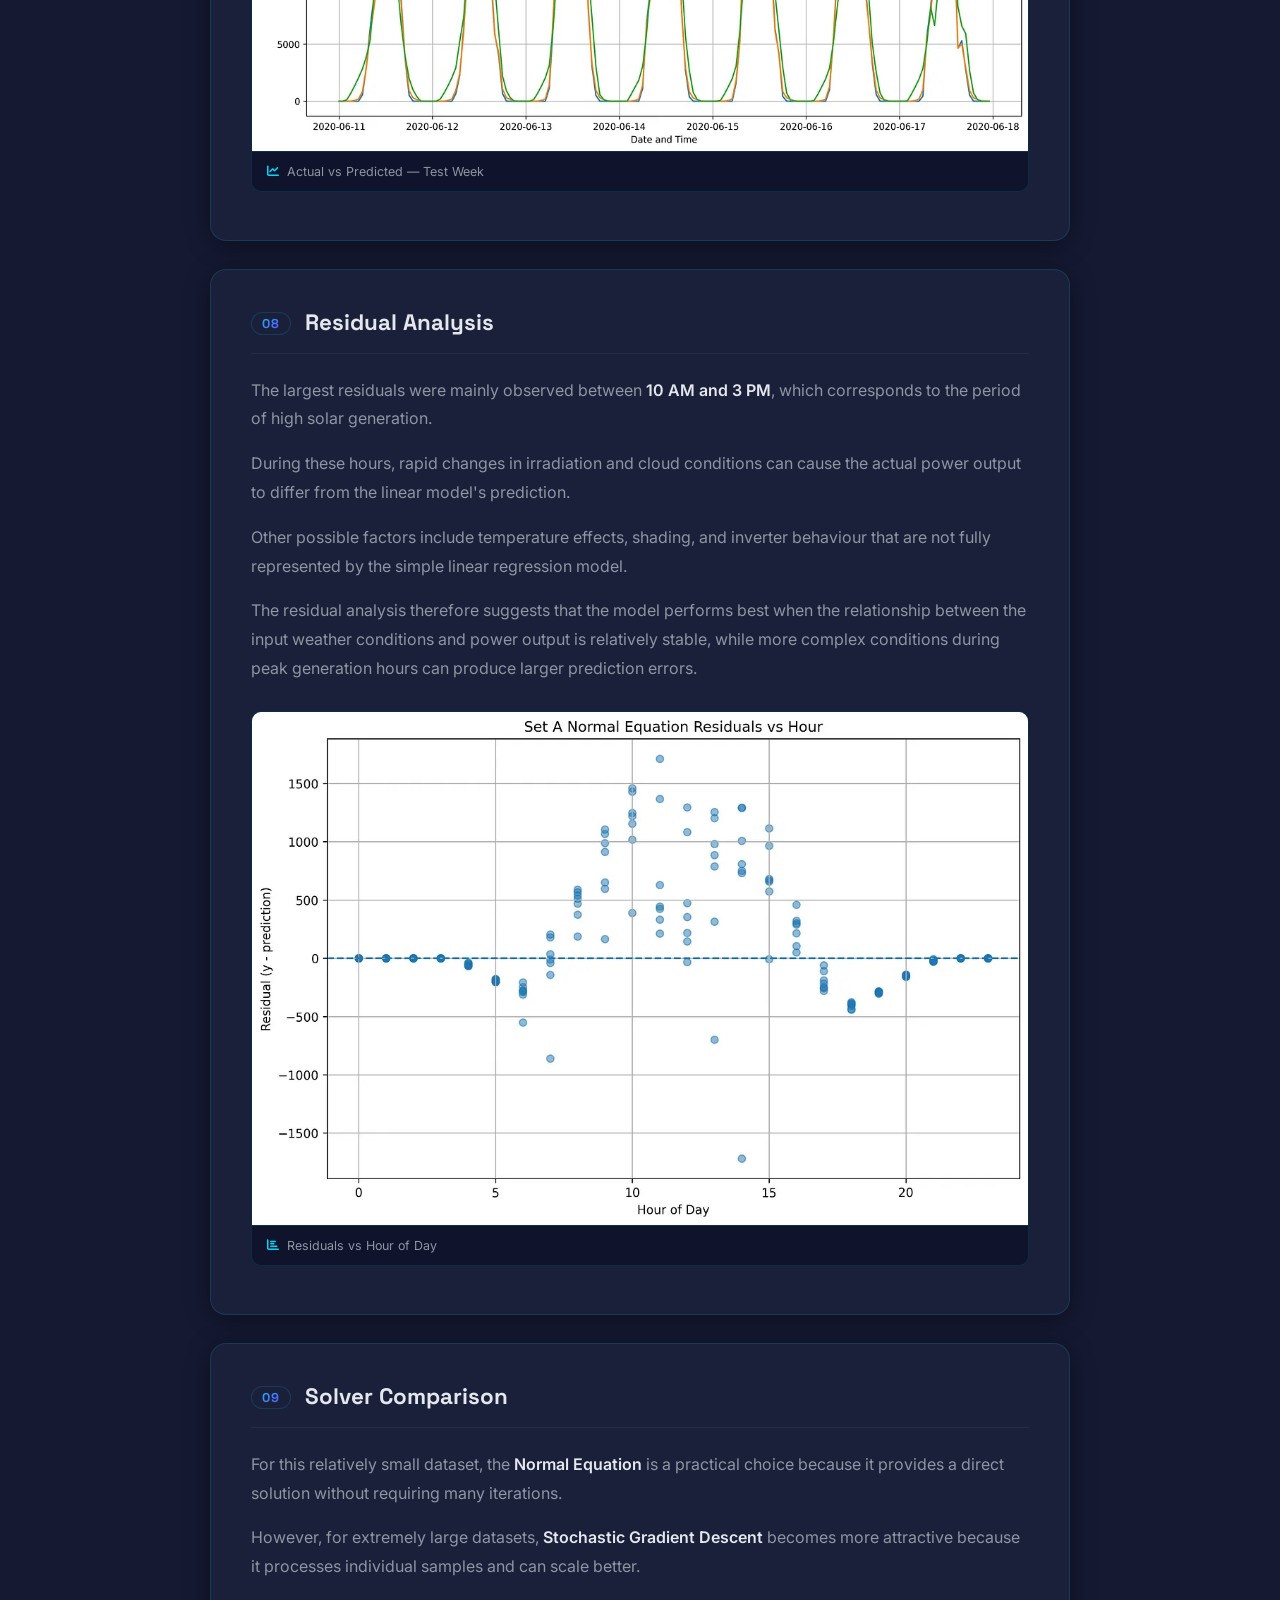
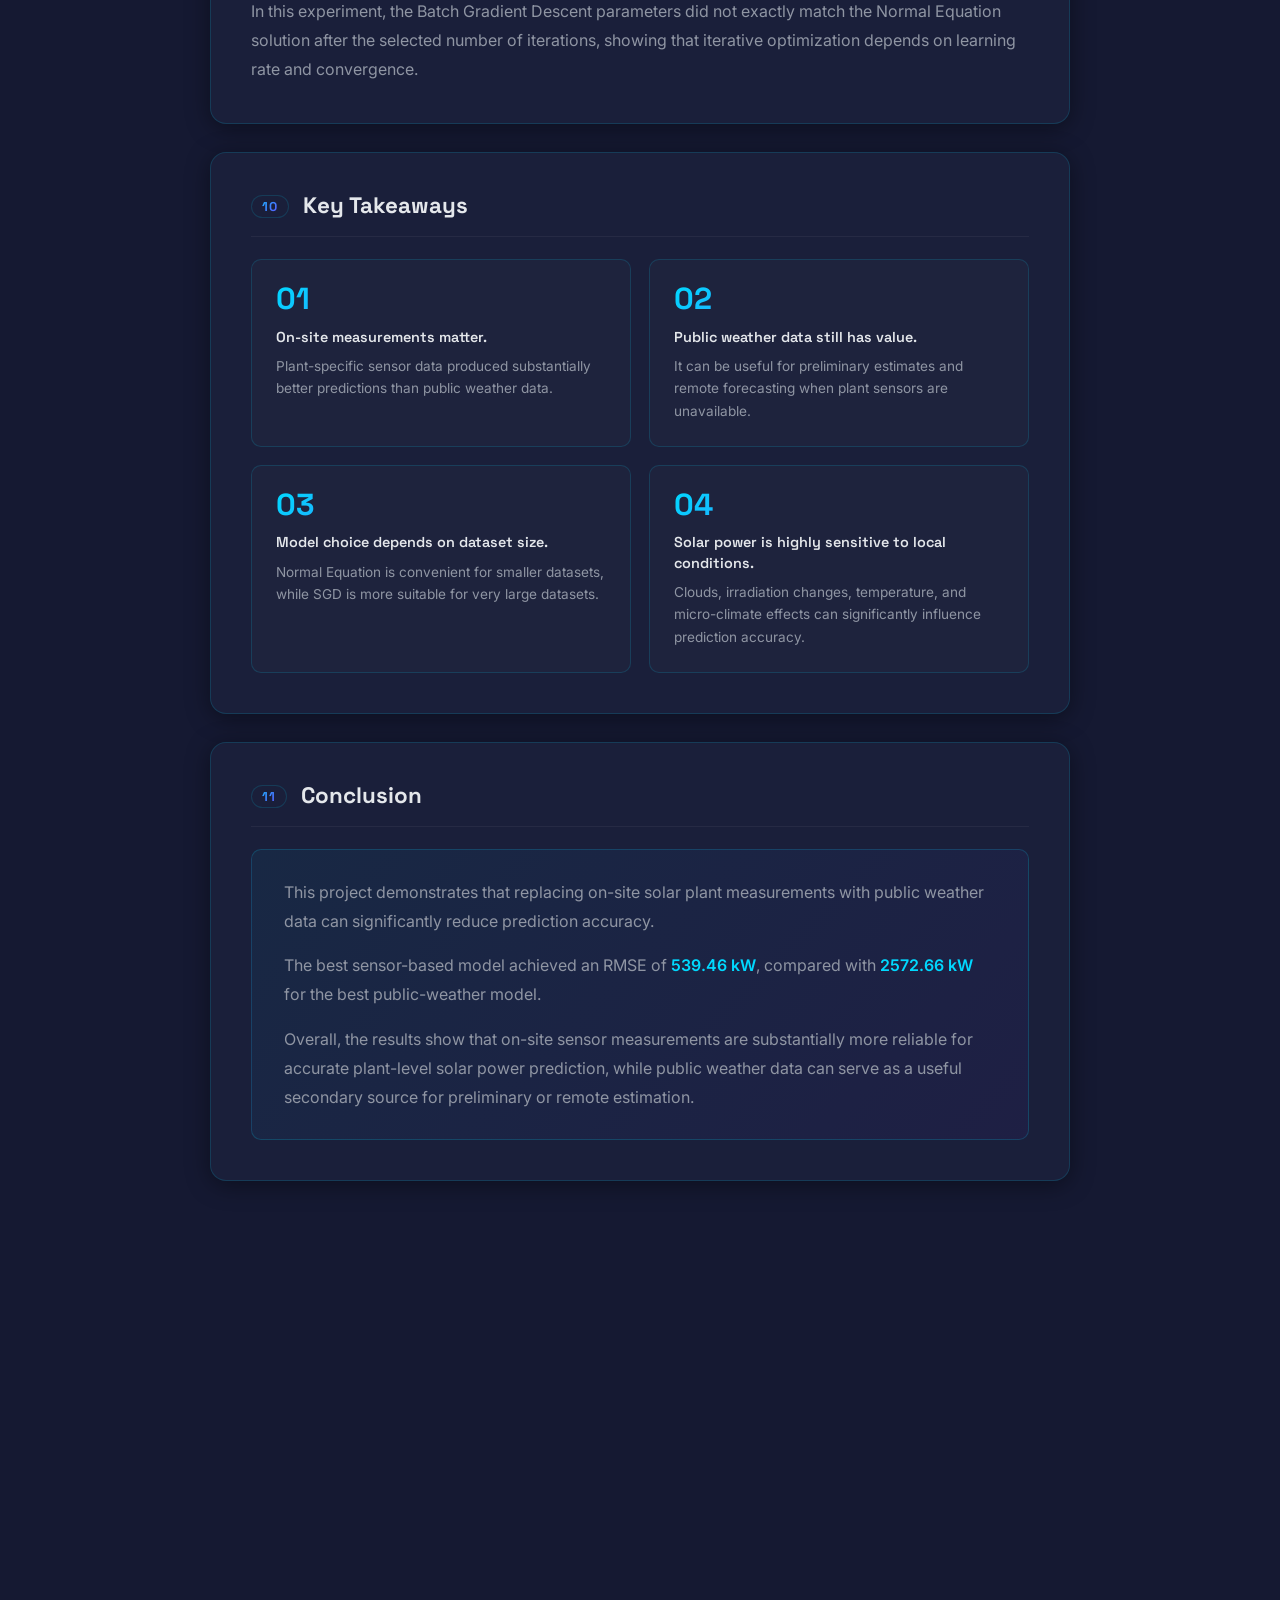
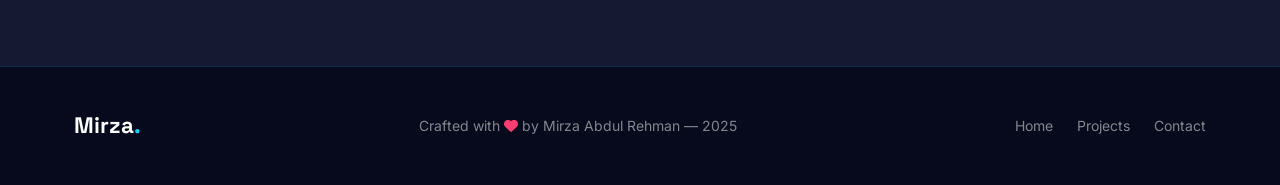
==== commit d5320b85: "sub" ====
--- a/blog-solar-plant.html
+++ b/blog-solar-plant.html
@@ -33,30 +33,91 @@
   <!-- ===== BLOG HERO ===== -->
   <section class="blog-hero">
     <div class="blog-hero-bg">
-      <div class="shape shape-1"></div>
-      <div class="shape shape-2"></div>
+      <div class="bh-glow bh-glow-1"></div>
+      <div class="bh-glow bh-glow-2"></div>
+      <div class="bh-glow bh-glow-3"></div>
     </div>
     <div class="container">
-      <div class="blog-hero-inner">
-        <a href="index.html" class="blog-back-link">
-          <i class="fas fa-arrow-left"></i> Back to Portfolio
-        </a>
-        <div class="blog-meta-row">
-          <span class="blog-category-pill"><i class="fas fa-solar-panel"></i> Machine Learning</span>
-          <span class="blog-meta-date"><i class="fas fa-calendar-alt"></i> 2025</span>
-          <span class="blog-meta-read"><i class="fas fa-clock"></i> 8 min read</span>
+      <div class="blog-hero-grid">
+
+        <!-- ── LEFT: Content ── -->
+        <div class="blog-hero-content">
+          <a href="index.html" class="blog-back-link" aria-label="Back to Portfolio">
+            <i class="fas fa-arrow-left"></i><span>Back to Portfolio</span>
+          </a>
+
+          <div class="blog-meta-row">
+            <span class="blog-category-pill"><i class="fas fa-solar-panel" aria-hidden="true"></i> Machine Learning</span>
+            <span class="blog-meta-sep" aria-hidden="true"></span>
+            <span class="blog-meta-item"><i class="fas fa-calendar-alt" aria-hidden="true"></i> 2025</span>
+            <span class="blog-meta-sep" aria-hidden="true"></span>
+            <span class="blog-meta-item"><i class="fas fa-clock" aria-hidden="true"></i> 8 min read</span>
+          </div>
+
+          <h1 class="blog-hero-title">Solar Plant AC Power Prediction: On-site Sensors vs. Public Weather Data</h1>
+
+          <p class="blog-hero-desc">Can public weather data predict solar plant power as accurately as on-site sensors? In this project, I compared sensor-based and public-weather-based linear regression models using real solar plant data and evaluated their performance using Normal Equation, Batch Gradient Descent, and Stochastic Gradient Descent.</p>
+
+          <div class="blog-tech-pills" role="list" aria-label="Technologies used">
+            <span role="listitem"><i class="fab fa-python" aria-hidden="true"></i> Python</span>
+            <span role="listitem"><i class="fas fa-calculator" aria-hidden="true"></i> NumPy</span>
+            <span role="listitem"><i class="fas fa-table" aria-hidden="true"></i> Pandas</span>
+            <span role="listitem"><i class="fas fa-chart-line" aria-hidden="true"></i> Matplotlib</span>
+            <span role="listitem"><i class="fas fa-stream" aria-hidden="true"></i> Streamlit</span>
+            <span role="listitem"><i class="fas fa-cloud-sun" aria-hidden="true"></i> Open-Meteo API</span>
+          </div>
         </div>
-        <h1 class="blog-hero-title">Solar Plant AC Power Prediction: On-site Sensors vs. Public Weather Data</h1>
-        <p class="blog-hero-desc">Can public weather data predict solar plant power as accurately as on-site sensors? In this project, I compared sensor-based and public-weather-based linear regression models using real solar plant data and evaluated their performance using Normal Equation, Batch Gradient Descent, and Stochastic Gradient Descent.</p>
-        <div class="blog-tech-pills">
-          <span><i class="fab fa-python"></i> Python</span>
-          <span><i class="fas fa-calculator"></i> NumPy</span>
-          <span><i class="fas fa-table"></i> Pandas</span>
-          <span><i class="fas fa-chart-line"></i> Matplotlib</span>
-          <span><i class="fas fa-stream"></i> Streamlit</span>
-          <span><i class="fas fa-cloud-sun"></i> Open-Meteo API</span>
+
+        <!-- ── RIGHT: Decorative Visual ── -->
+        <div class="blog-hero-visual" aria-hidden="true">
+          <div class="bh-visual-wrap">
+            <!-- Outer ring -->
+            <div class="bh-ring bh-ring-outer"></div>
+            <div class="bh-ring bh-ring-mid"></div>
+            <!-- Center icon -->
+            <div class="bh-center-icon">
+              <i class="fas fa-solar-panel"></i>
+            </div>
+            <!-- Floating data nodes -->
+            <div class="bh-node bh-node-1"><i class="fas fa-wave-square"></i></div>
+            <div class="bh-node bh-node-2"><i class="fas fa-chart-line"></i></div>
+            <div class="bh-node bh-node-3"><i class="fas fa-brain"></i></div>
+            <div class="bh-node bh-node-4"><i class="fas fa-sun"></i></div>
+            <!-- SVG grid lines -->
+            <svg class="bh-grid-svg" viewBox="0 0 320 320" xmlns="http://www.w3.org/2000/svg">
+              <defs>
+                <radialGradient id="gridFade" cx="50%" cy="50%" r="50%">
+                  <stop offset="0%" stop-color="#00D9FF" stop-opacity="0.18"/>
+                  <stop offset="100%" stop-color="#00D9FF" stop-opacity="0"/>
+                </radialGradient>
+              </defs>
+              <!-- Radial lines -->
+              <line x1="160" y1="160" x2="160" y2="20"  stroke="url(#gridFade)" stroke-width="1"/>
+              <line x1="160" y1="160" x2="280" y2="80"  stroke="url(#gridFade)" stroke-width="1"/>
+              <line x1="160" y1="160" x2="300" y2="160" stroke="url(#gridFade)" stroke-width="1"/>
+              <line x1="160" y1="160" x2="280" y2="240" stroke="url(#gridFade)" stroke-width="1"/>
+              <line x1="160" y1="160" x2="160" y2="300" stroke="url(#gridFade)" stroke-width="1"/>
+              <line x1="160" y1="160" x2="40"  y2="240" stroke="url(#gridFade)" stroke-width="1"/>
+              <line x1="160" y1="160" x2="20"  y2="160" stroke="url(#gridFade)" stroke-width="1"/>
+              <line x1="160" y1="160" x2="40"  y2="80"  stroke="url(#gridFade)" stroke-width="1"/>
+              <!-- Circles -->
+              <circle cx="160" cy="160" r="60"  fill="none" stroke="#00D9FF" stroke-width="0.5" stroke-opacity="0.15"/>
+              <circle cx="160" cy="160" r="100" fill="none" stroke="#7B2BFF" stroke-width="0.5" stroke-opacity="0.12"/>
+              <circle cx="160" cy="160" r="140" fill="none" stroke="#00D9FF" stroke-width="0.5" stroke-opacity="0.08"/>
+              <!-- Data dots on outer circle -->
+              <circle cx="160" cy="20"  r="3" fill="#00D9FF" fill-opacity="0.5"/>
+              <circle cx="280" cy="80"  r="3" fill="#7B2BFF" fill-opacity="0.5"/>
+              <circle cx="300" cy="160" r="3" fill="#00D9FF" fill-opacity="0.5"/>
+              <circle cx="280" cy="240" r="3" fill="#7B2BFF" fill-opacity="0.5"/>
+              <circle cx="160" cy="300" r="3" fill="#00D9FF" fill-opacity="0.5"/>
+              <circle cx="40"  cy="240" r="3" fill="#7B2BFF" fill-opacity="0.5"/>
+              <circle cx="20"  cy="160" r="3" fill="#00D9FF" fill-opacity="0.5"/>
+              <circle cx="40"  cy="80"  r="3" fill="#7B2BFF" fill-opacity="0.5"/>
+            </svg>
+          </div>
         </div>
-      </div>
+
+      </div><!-- .blog-hero-grid -->
     </div>
   </section>
 
--- a/blog.css
+++ b/blog.css
@@ -1,54 +1,128 @@
 /* =============================================
-   BLOG PAGE STYLES
-   Extends style.css — uses same CSS variables
+   BLOG PAGE STYLES  — v2 (UI upgrade)
+   Extends style.css — same CSS variables
    ============================================= */
 
-/* ── Blog Hero ── */
+/* ──────────────────────────────────────────────
+   REDUCED MOTION
+   ────────────────────────────────────────────── */
+@media (prefers-reduced-motion: reduce) {
+  *, *::before, *::after {
+    animation-duration: 0.01ms !important;
+    animation-iteration-count: 1 !important;
+    transition-duration: 0.01ms !important;
+  }
+}
+
+/* ──────────────────────────────────────────────
+   HERO — wrapper
+   ────────────────────────────────────────────── */
 .blog-hero {
-  padding: 120px 0 72px;
+  min-height: 100vh;
+  display: flex;
+  align-items: center;
+  padding: 110px 0 72px;
   position: relative;
   overflow: hidden;
   background: var(--bg);
 }
+
+/* ── Ambient glow blobs ── */
 .blog-hero-bg {
   position: absolute;
   inset: 0;
   pointer-events: none;
   overflow: hidden;
 }
-
-.blog-hero-inner {
-  max-width: 860px;
+.bh-glow {
+  position: absolute;
+  border-radius: 50%;
+  filter: blur(110px);
+}
+.bh-glow-1 {
+  width: 520px; height: 520px;
+  background: radial-gradient(circle, rgba(0,217,255,0.13) 0%, transparent 70%);
+  top: -120px; right: -100px;
+}
+.bh-glow-2 {
+  width: 380px; height: 380px;
+  background: radial-gradient(circle, rgba(123,43,255,0.11) 0%, transparent 70%);
+  bottom: -80px; left: -80px;
+}
+.bh-glow-3 {
+  width: 240px; height: 240px;
+  background: radial-gradient(circle, rgba(0,230,118,0.07) 0%, transparent 70%);
+  top: 45%; left: 38%;
+}
+
+/* ── Two-column hero grid ── */
+.blog-hero-grid {
+  display: grid;
+  grid-template-columns: 1fr 380px;
+  gap: 64px;
+  align-items: center;
   position: relative;
   z-index: 1;
 }
 
+/* ── Hero content col ── */
+.blog-hero-content {
+  animation: heroFadeUp 0.7s cubic-bezier(0.4,0,0.2,1) both;
+}
+@keyframes heroFadeUp {
+  from { opacity: 0; transform: translateY(24px); }
+  to   { opacity: 1; transform: translateY(0); }
+}
+
+/* ── Back link ── */
 .blog-back-link {
   display: inline-flex;
   align-items: center;
-  gap: 8px;
-  color: var(--text-muted);
-  font-size: 0.875rem;
-  font-weight: 500;
-  margin-bottom: 28px;
-  transition: var(--transition);
-  padding: 8px 16px;
+  gap: 9px;
+  color: var(--text-muted);
+  font-size: 0.8rem;
+  font-weight: 600;
+  letter-spacing: 0.3px;
+  margin-bottom: 32px;
+  padding: 8px 18px 8px 14px;
   border: 1px solid var(--border);
   border-radius: 50px;
   background: rgba(255,255,255,0.03);
+  transition: color 0.25s ease, border-color 0.25s ease,
+              background 0.25s ease, transform 0.25s ease,
+              box-shadow 0.25s ease;
+  text-decoration: none;
+}
+.blog-back-link i {
+  font-size: 0.75rem;
+  transition: transform 0.25s ease;
 }
 .blog-back-link:hover {
   color: var(--primary);
-  border-color: var(--primary);
-  background: rgba(0,217,255,0.06);
-}
-
+  border-color: rgba(0,217,255,0.4);
+  background: rgba(0,217,255,0.07);
+  transform: translateX(-2px);
+  box-shadow: 0 0 0 3px rgba(0,217,255,0.08);
+}
+.blog-back-link:hover i { transform: translateX(-3px); }
+.blog-back-link:focus-visible {
+  outline: 2px solid var(--primary);
+  outline-offset: 3px;
+}
+
+/* ── Meta row ── */
 .blog-meta-row {
   display: flex;
   flex-wrap: wrap;
   align-items: center;
-  gap: 16px;
-  margin-bottom: 24px;
+  gap: 10px;
+  margin-bottom: 22px;
+}
+.blog-meta-sep {
+  width: 4px; height: 4px;
+  border-radius: 50%;
+  background: var(--border);
+  flex-shrink: 0;
 }
 .blog-category-pill {
   display: inline-flex;
@@ -56,69 +130,187 @@
   gap: 7px;
   background: var(--gradient);
   color: #fff;
-  padding: 6px 16px;
+  padding: 5px 14px;
+  border-radius: 50px;
+  font-size: 0.78rem;
+  font-weight: 700;
+  letter-spacing: 0.3px;
+  text-transform: uppercase;
+  box-shadow: 0 2px 12px rgba(0,217,255,0.2);
+}
+.blog-meta-item {
+  display: inline-flex;
+  align-items: center;
+  gap: 6px;
+  color: var(--text-muted);
+  font-size: 0.82rem;
+  font-weight: 500;
+}
+.blog-meta-item i { color: var(--primary); font-size: 0.75rem; }
+
+/* ── Title ── */
+.blog-hero-title {
+  font-family: 'Space Grotesk', sans-serif;
+  font-size: clamp(1.65rem, 3.2vw, 2.55rem);
+  font-weight: 700;
+  line-height: 1.22;
+  color: var(--text);
+  margin-bottom: 18px;
+  letter-spacing: -0.3px;
+}
+
+/* ── Description ── */
+.blog-hero-desc {
+  font-size: 0.975rem;
+  color: var(--text-muted);
+  line-height: 1.8;
+  margin-bottom: 28px;
+  max-width: 600px;
+}
+
+/* ── Technology badges ── */
+.blog-tech-pills {
+  display: flex;
+  flex-wrap: wrap;
+  gap: 9px;
+}
+.blog-tech-pills span {
+  display: inline-flex;
+  align-items: center;
+  gap: 7px;
+  padding: 7px 15px;
+  background: rgba(255,255,255,0.04);
+  border: 1px solid var(--border);
   border-radius: 50px;
   font-size: 0.8rem;
-  font-weight: 600;
-}
-.blog-meta-date,
-.blog-meta-read {
-  display: inline-flex;
-  align-items: center;
-  gap: 6px;
-  color: var(--text-muted);
+  font-weight: 500;
+  color: var(--text-muted);
+  cursor: default;
+  transition: color 0.22s ease, border-color 0.22s ease,
+              background 0.22s ease, transform 0.22s ease,
+              box-shadow 0.22s ease;
+  user-select: none;
+}
+.blog-tech-pills span i {
+  color: var(--primary);
+  font-size: 0.82rem;
+  flex-shrink: 0;
+}
+.blog-tech-pills span:hover {
+  color: var(--primary);
+  border-color: rgba(0,217,255,0.4);
+  background: rgba(0,217,255,0.07);
+  transform: translateY(-2px);
+  box-shadow: 0 4px 14px rgba(0,217,255,0.1);
+}
+
+/* ──────────────────────────────────────────────
+   HERO — Decorative right visual
+   ────────────────────────────────────────────── */
+.blog-hero-visual {
+  display: flex;
+  align-items: center;
+  justify-content: center;
+  animation: heroFadeUp 0.9s 0.15s cubic-bezier(0.4,0,0.2,1) both;
+}
+
+.bh-visual-wrap {
+  position: relative;
+  width: 300px; height: 300px;
+}
+
+/* Rings */
+.bh-ring {
+  position: absolute;
+  border-radius: 50%;
+  inset: 0;
+  border: 1px solid rgba(0,217,255,0.12);
+  animation: rotateSlow 30s linear infinite;
+}
+.bh-ring-outer {
+  inset: 0;
+  animation-duration: 40s;
+  border-color: rgba(123,43,255,0.1);
+}
+.bh-ring-mid {
+  inset: 30px;
+  animation-duration: 25s;
+  animation-direction: reverse;
+  border-color: rgba(0,217,255,0.14);
+}
+@keyframes rotateSlow {
+  from { transform: rotate(0deg); }
+  to   { transform: rotate(360deg); }
+}
+
+/* SVG grid */
+.bh-grid-svg {
+  position: absolute;
+  inset: 0;
+  width: 100%; height: 100%;
+  opacity: 0.9;
+}
+
+/* Center icon */
+.bh-center-icon {
+  position: absolute;
+  top: 50%; left: 50%;
+  transform: translate(-50%, -50%);
+  width: 72px; height: 72px;
+  background: linear-gradient(135deg, rgba(0,217,255,0.12), rgba(123,43,255,0.12));
+  border: 1px solid rgba(0,217,255,0.2);
+  border-radius: 20px;
+  display: flex;
+  align-items: center;
+  justify-content: center;
+  font-size: 1.8rem;
+  color: var(--primary);
+  box-shadow: 0 0 40px rgba(0,217,255,0.1), inset 0 0 20px rgba(0,217,255,0.05);
+  animation: pulseSoft 3s ease-in-out infinite;
+}
+@keyframes pulseSoft {
+  0%, 100% { box-shadow: 0 0 30px rgba(0,217,255,0.1), inset 0 0 20px rgba(0,217,255,0.05); }
+  50%       { box-shadow: 0 0 50px rgba(0,217,255,0.18), inset 0 0 28px rgba(0,217,255,0.09); }
+}
+
+/* Floating nodes */
+.bh-node {
+  position: absolute;
+  width: 36px; height: 36px;
+  border-radius: 10px;
+  background: rgba(10,14,39,0.9);
+  border: 1px solid rgba(0,217,255,0.2);
+  display: flex;
+  align-items: center;
+  justify-content: center;
   font-size: 0.85rem;
-}
-.blog-meta-date i,
-.blog-meta-read i {
   color: var(--primary);
-}
-
-.blog-hero-title {
-  font-family: 'Space Grotesk', sans-serif;
-  font-size: clamp(1.8rem, 4vw, 2.8rem);
-  font-weight: 700;
-  line-height: 1.25;
-  color: var(--text);
-  margin-bottom: 20px;
-}
-
-.blog-hero-desc {
-  font-size: 1.05rem;
-  color: var(--text-muted);
-  line-height: 1.75;
-  margin-bottom: 28px;
-  max-width: 720px;
-}
-
-.blog-tech-pills {
-  display: flex;
-  flex-wrap: wrap;
-  gap: 10px;
-}
-.blog-tech-pills span {
-  display: inline-flex;
-  align-items: center;
-  gap: 7px;
-  padding: 6px 16px;
-  background: var(--card);
-  border: 1px solid var(--border);
-  border-radius: 50px;
-  font-size: 0.82rem;
-  font-weight: 500;
-  color: var(--text);
-  transition: var(--transition);
-}
-.blog-tech-pills span i { color: var(--primary); }
-.blog-tech-pills span:hover {
-  border-color: var(--primary);
-  color: var(--primary);
-}
-
-/* ── Main + Layout ── */
+  box-shadow: 0 4px 16px rgba(0,0,0,0.4);
+  animation: floatNode 4s ease-in-out infinite;
+}
+.bh-node-1 { top: 8px;  left: 50%; transform: translateX(-50%); animation-delay: 0s;    color: #00D9FF; border-color: rgba(0,217,255,0.25); }
+.bh-node-2 { right: 2px; top: 50%; transform: translateY(-50%); animation-delay: 0.8s;  color: #A78BFA; border-color: rgba(123,43,255,0.25); }
+.bh-node-3 { bottom: 8px; left: 50%; transform: translateX(-50%); animation-delay: 1.6s; color: #00E676; border-color: rgba(0,230,118,0.25); }
+.bh-node-4 { left: 2px;  top: 50%; transform: translateY(-50%); animation-delay: 2.4s;  color: #FFB830; border-color: rgba(255,184,48,0.25); }
+@keyframes floatNode {
+  0%, 100% { transform: translateX(-50%) translateY(0);   }
+  50%       { transform: translateX(-50%) translateY(-6px); }
+}
+/* Override for left/right nodes (they translate Y) */
+.bh-node-2, .bh-node-4 {
+  animation-name: floatNodeY;
+}
+@keyframes floatNodeY {
+  0%, 100% { transform: translateY(-50%) translateX(0);   }
+  50%       { transform: translateY(-50%) translateX(-5px); }
+}
+
+/* ──────────────────────────────────────────────
+   MAIN CONTENT AREA
+   ────────────────────────────────────────────── */
 .blog-main {
   background: var(--bg-alt);
-  padding: 72px 0 96px;
+  padding: 64px 0 96px;
 }
 
 .blog-layout {
@@ -126,18 +318,21 @@
   margin: 0 auto;
 }
 
-/* ── Article ── */
-.blog-article {
-  width: 100%;
-}
-
+.blog-article { width: 100%; }
+
+/* ── Section cards ── */
 .blog-section {
   background: var(--card);
   border: 1px solid var(--border);
   border-radius: var(--radius);
   padding: 40px;
-  margin-bottom: 32px;
+  margin-bottom: 28px;
   box-shadow: var(--shadow);
+  transition: border-color 0.3s ease, box-shadow 0.3s ease;
+}
+.blog-section:hover {
+  border-color: rgba(0,217,255,0.12);
+  box-shadow: var(--shadow), 0 0 0 1px rgba(0,217,255,0.05);
 }
 
 .blog-section p {
@@ -146,122 +341,154 @@
   margin-bottom: 16px;
 }
 .blog-section p:last-child { margin-bottom: 0; }
-.blog-section strong { color: var(--text); }
-
+.blog-section strong { color: var(--text); font-weight: 600; }
+
+/* ── Section titles ── */
 .blog-section-title {
   font-family: 'Space Grotesk', sans-serif;
-  font-size: 1.45rem;
+  font-size: 1.4rem;
   font-weight: 700;
   color: var(--text);
-  margin-bottom: 24px;
+  margin-bottom: 22px;
   display: flex;
   align-items: center;
   gap: 14px;
+  padding-bottom: 16px;
+  border-bottom: 1px solid rgba(255,255,255,0.05);
 }
 .title-accent {
   font-family: 'Space Grotesk', sans-serif;
-  font-size: 1rem;
+  font-size: 0.8rem;
   font-weight: 700;
   background: var(--gradient);
   -webkit-background-clip: text;
   -webkit-text-fill-color: transparent;
   background-clip: text;
   flex-shrink: 0;
-}
-
-/* ── Blog List ── */
+  letter-spacing: 1px;
+  padding: 3px 10px;
+  border: 1px solid rgba(0,217,255,0.15);
+  border-radius: 50px;
+  /* reset gradient clip for border to show */
+  background-size: 100%;
+}
+
+/* ── Blog list ── */
 .blog-list {
   list-style: none;
-  margin: 16px 0 20px;
+  margin: 18px 0 20px;
   display: flex;
   flex-direction: column;
-  gap: 12px;
+  gap: 11px;
 }
 .blog-list li {
   display: flex;
   align-items: flex-start;
   gap: 12px;
   color: var(--text-muted);
-  font-size: 0.95rem;
-  line-height: 1.6;
+  font-size: 0.93rem;
+  line-height: 1.65;
+  padding: 10px 14px;
+  background: rgba(255,255,255,0.02);
+  border: 1px solid rgba(255,255,255,0.04);
+  border-radius: 8px;
+  transition: background 0.2s ease, border-color 0.2s ease;
+}
+.blog-list li:hover {
+  background: rgba(0,217,255,0.04);
+  border-color: rgba(0,217,255,0.1);
 }
 .blog-list li i {
   color: var(--accent);
   margin-top: 3px;
   flex-shrink: 0;
-  font-size: 0.85rem;
-}
-
-/* ── Feature Set Cards ── */
+  font-size: 0.82rem;
+}
+
+/* ── Feature set cards ── */
 .feature-sets-grid {
   display: grid;
   grid-template-columns: 1fr 1fr;
   gap: 20px;
-  margin-bottom: 20px;
+  margin-bottom: 24px;
 }
 .feature-set-card {
   border-radius: var(--radius-sm);
   padding: 24px;
   border: 1px solid var(--border);
-}
+  transition: border-color 0.25s ease, transform 0.25s ease;
+}
+.feature-set-card:hover { transform: translateY(-3px); }
 .set-a {
-  background: rgba(0, 217, 255, 0.05);
-  border-color: rgba(0, 217, 255, 0.25);
-}
+  background: rgba(0,217,255,0.04);
+  border-color: rgba(0,217,255,0.2);
+}
+.set-a:hover { border-color: rgba(0,217,255,0.35); }
 .set-b {
-  background: rgba(123, 43, 255, 0.05);
-  border-color: rgba(123, 43, 255, 0.25);
-}
+  background: rgba(123,43,255,0.04);
+  border-color: rgba(123,43,255,0.2);
+}
+.set-b:hover { border-color: rgba(123,43,255,0.35); }
 .feature-set-header {
   display: flex;
   align-items: center;
   gap: 12px;
-  margin-bottom: 16px;
+  margin-bottom: 18px;
+  padding-bottom: 14px;
+  border-bottom: 1px solid rgba(255,255,255,0.06);
 }
 .feature-set-badge {
-  padding: 4px 14px;
+  padding: 4px 13px;
   border-radius: 50px;
-  font-size: 0.78rem;
+  font-size: 0.75rem;
   font-weight: 700;
-  background: rgba(0,217,255,0.18);
+  letter-spacing: 0.8px;
+  background: rgba(0,217,255,0.15);
   color: var(--primary);
-  letter-spacing: 1px;
+  text-transform: uppercase;
 }
 .set-b-badge {
-  background: rgba(123,43,255,0.18);
+  background: rgba(123,43,255,0.15);
   color: #A78BFA;
 }
 .feature-set-header h3 {
-  font-size: 1rem;
+  font-size: 0.95rem;
+  font-weight: 600;
   color: var(--text);
 }
 .feature-set-card ul {
   list-style: none;
   display: flex;
   flex-direction: column;
+  gap: 9px;
+}
+.feature-set-card ul li {
+  display: flex;
+  align-items: center;
   gap: 10px;
-}
-.feature-set-card ul li {
-  display: flex;
-  align-items: center;
-  gap: 10px;
-  font-size: 0.9rem;
-  color: var(--text-muted);
+  font-size: 0.875rem;
+  color: var(--text-muted);
+  padding: 4px 0;
 }
 .feature-set-card ul li i {
-  width: 18px;
+  width: 17px;
   color: var(--primary);
-  font-size: 0.85rem;
+  font-size: 0.8rem;
+  flex-shrink: 0;
 }
 .set-b ul li i { color: #A78BFA; }
 .feature-note {
-  font-size: 0.9rem;
+  font-size: 0.875rem;
   color: var(--text-muted);
   font-style: italic;
-  margin-top: 8px;
-}
-
-/* ── Method Cards ── */
+  margin-top: 16px;
+  padding: 12px 16px;
+  border-left: 3px solid rgba(0,217,255,0.3);
+  background: rgba(0,217,255,0.04);
+  border-radius: 0 8px 8px 0;
+}
+
+/* ── Method cards ── */
 .method-cards {
   display: grid;
   grid-template-columns: repeat(3, 1fr);
@@ -272,69 +499,71 @@
   background: var(--bg-alt);
   border: 1px solid var(--border);
   border-radius: var(--radius-sm);
-  padding: 20px;
+  padding: 22px 18px;
   text-align: center;
-  transition: var(--transition);
+  transition: border-color 0.25s ease, transform 0.25s ease, box-shadow 0.25s ease;
 }
 .method-card:hover {
-  border-color: var(--primary);
-  transform: translateY(-4px);
-  box-shadow: 0 8px 24px rgba(0,217,255,0.1);
+  border-color: rgba(0,217,255,0.3);
+  transform: translateY(-5px);
+  box-shadow: 0 10px 28px rgba(0,217,255,0.1);
 }
 .method-icon {
-  width: 52px; height: 52px;
+  width: 50px; height: 50px;
   margin: 0 auto 14px;
   background: var(--gradient);
   border-radius: 14px;
   display: flex;
   align-items: center;
   justify-content: center;
-  font-size: 1.3rem;
+  font-size: 1.2rem;
   color: #fff;
-  box-shadow: 0 4px 16px rgba(108,99,255,0.3);
+  box-shadow: 0 4px 14px rgba(108,99,255,0.25);
 }
 .method-card h3 {
-  font-size: 0.95rem;
+  font-size: 0.9rem;
+  font-weight: 600;
   color: var(--text);
   margin-bottom: 8px;
 }
 .method-card p {
-  font-size: 0.85rem;
+  font-size: 0.83rem;
   color: var(--text-muted);
   line-height: 1.6;
   margin-bottom: 0 !important;
 }
 
-/* ── Info Box ── */
+/* ── Info box ── */
 .blog-info-box {
   display: flex;
   gap: 16px;
   align-items: flex-start;
-  background: rgba(0,217,255,0.06);
-  border: 1px solid rgba(0,217,255,0.2);
-  border-radius: var(--radius-sm);
-  padding: 20px 24px;
+  background: rgba(0,217,255,0.05);
+  border: 1px solid rgba(0,217,255,0.18);
+  border-radius: var(--radius-sm);
+  padding: 18px 22px;
   margin-top: 24px;
 }
 .blog-info-box > i {
   color: var(--primary);
-  font-size: 1.2rem;
+  font-size: 1.1rem;
   flex-shrink: 0;
-  margin-top: 2px;
+  margin-top: 3px;
 }
 .blog-info-box strong {
   display: block;
   color: var(--text);
-  font-size: 0.95rem;
+  font-size: 0.9rem;
+  font-weight: 600;
   margin-bottom: 6px;
 }
 .blog-info-box p {
   color: var(--text-muted) !important;
-  font-size: 0.9rem;
+  font-size: 0.875rem !important;
   margin-bottom: 0 !important;
 }
 
-/* ── Results Tables ── */
+/* ── Results tables ── */
 .results-tables {
   display: grid;
   grid-template-columns: 1fr 1fr;
@@ -342,50 +571,54 @@
   margin: 20px 0;
 }
 .result-table-wrap h4 {
-  font-size: 0.9rem;
-  color: var(--text-muted);
-  font-weight: 600;
+  font-size: 0.78rem;
+  color: var(--text-muted);
+  font-weight: 700;
   margin-bottom: 12px;
   text-transform: uppercase;
-  letter-spacing: 1px;
+  letter-spacing: 1.2px;
 }
 .blog-table {
   width: 100%;
   border-collapse: collapse;
   font-size: 0.875rem;
+  border-radius: var(--radius-sm);
+  overflow: hidden;
 }
 .blog-table th {
   text-align: left;
   padding: 10px 14px;
-  background: var(--bg);
-  color: var(--text-muted);
-  font-weight: 600;
-  font-size: 0.78rem;
+  background: rgba(255,255,255,0.03);
+  color: var(--text-muted);
+  font-weight: 700;
+  font-size: 0.75rem;
   text-transform: uppercase;
-  letter-spacing: 0.5px;
+  letter-spacing: 0.6px;
   border-bottom: 1px solid var(--border);
 }
 .blog-table td {
-  padding: 12px 14px;
-  color: var(--text-muted);
-  border-bottom: 1px solid rgba(255,255,255,0.04);
-}
+  padding: 11px 14px;
+  color: var(--text-muted);
+  border-bottom: 1px solid rgba(255,255,255,0.03);
+}
+.blog-table tr:last-child td { border-bottom: none; }
 .row-winner td { background: rgba(0,217,255,0.04); }
 .val-good { color: var(--accent) !important; font-weight: 700; }
 .val-bad  { color: var(--secondary) !important; font-weight: 700; }
 
 .set-pill {
   display: inline-block;
-  padding: 2px 10px;
+  padding: 2px 9px;
   border-radius: 50px;
-  font-size: 0.75rem;
+  font-size: 0.72rem;
   font-weight: 700;
-  margin-right: 6px;
-}
-.set-a-pill { background: rgba(0,217,255,0.15); color: var(--primary); }
-.set-b-pill { background: rgba(123,43,255,0.15); color: #A78BFA; }
-
-/* ── Stats Highlight Row ── */
+  margin-right: 5px;
+  vertical-align: middle;
+}
+.set-a-pill { background: rgba(0,217,255,0.12); color: var(--primary); }
+.set-b-pill { background: rgba(123,43,255,0.12); color: #A78BFA; }
+
+/* ── Stats highlight row ── */
 .stats-highlight-row {
   display: grid;
   grid-template-columns: 1fr 1fr;
@@ -393,67 +626,67 @@
   margin-top: 20px;
 }
 .stat-highlight {
-  background: var(--bg);
-  border: 1px solid var(--border);
-  border-radius: var(--radius-sm);
-  padding: 20px;
+  background: rgba(255,255,255,0.02);
+  border: 1px solid var(--border);
+  border-radius: var(--radius-sm);
+  padding: 22px 20px;
   text-align: center;
+  transition: border-color 0.25s ease, transform 0.25s ease;
+}
+.stat-highlight:hover {
+  border-color: rgba(0,217,255,0.25);
+  transform: translateY(-3px);
 }
 .sh-num {
   display: block;
   font-family: 'Space Grotesk', sans-serif;
-  font-size: 1.6rem;
+  font-size: 1.65rem;
   font-weight: 700;
   background: var(--gradient);
   -webkit-background-clip: text;
   -webkit-text-fill-color: transparent;
   background-clip: text;
-  margin-bottom: 6px;
+  margin-bottom: 7px;
+  line-height: 1;
 }
 .sh-label {
-  font-size: 0.8rem;
-  color: var(--text-muted);
-  line-height: 1.4;
-}
-
-/* ── Local Effects Grid ── */
+  font-size: 0.78rem;
+  color: var(--text-muted);
+  line-height: 1.45;
+}
+
+/* ── Local effects grid ── */
 .local-effects-grid {
   display: grid;
-  grid-template-columns: repeat(auto-fill, minmax(160px, 1fr));
-  gap: 14px;
+  grid-template-columns: repeat(auto-fill, minmax(150px, 1fr));
+  gap: 12px;
   margin: 20px 0;
 }
 .local-effect-item {
   display: flex;
   flex-direction: column;
   align-items: center;
-  gap: 8px;
+  gap: 9px;
   text-align: center;
-  background: var(--bg-alt);
-  border: 1px solid var(--border);
-  border-radius: var(--radius-sm);
-  padding: 16px 12px;
-  transition: var(--transition);
+  background: rgba(255,255,255,0.02);
+  border: 1px solid var(--border);
+  border-radius: var(--radius-sm);
+  padding: 18px 12px;
+  transition: border-color 0.25s ease, transform 0.25s ease, background 0.25s ease;
 }
 .local-effect-item:hover {
-  border-color: var(--primary);
+  border-color: rgba(0,217,255,0.28);
+  background: rgba(0,217,255,0.04);
   transform: translateY(-3px);
 }
-.local-effect-item i {
-  font-size: 1.4rem;
-  color: var(--primary);
-}
-.local-effect-item span {
-  font-size: 0.82rem;
-  color: var(--text-muted);
-  line-height: 1.4;
-}
-
-/* ── Blog Images ── */
+.local-effect-item i { font-size: 1.35rem; color: var(--primary); }
+.local-effect-item span { font-size: 0.8rem; color: var(--text-muted); line-height: 1.4; }
+
+/* ── Blog images ── */
 .blog-images-row {
   display: grid;
   grid-template-columns: 1fr 1fr;
-  gap: 20px;
+  gap: 16px;
   margin: 28px 0 8px;
 }
 .blog-figure {
@@ -462,52 +695,56 @@
   overflow: hidden;
   border: 1px solid var(--border);
   background: var(--bg);
+  transition: border-color 0.25s ease, box-shadow 0.25s ease;
+}
+.blog-figure:hover {
+  border-color: rgba(0,217,255,0.25);
+  box-shadow: 0 6px 24px rgba(0,0,0,0.3);
 }
 .blog-figure img {
   width: 100%;
   height: auto;
   display: block;
-  transition: transform 0.4s ease;
-}
-.blog-figure:hover img { transform: scale(1.02); }
+  transition: transform 0.45s cubic-bezier(0.4,0,0.2,1);
+}
+.blog-figure:hover img { transform: scale(1.025); }
 .blog-figure figcaption {
-  padding: 10px 16px;
-  font-size: 0.8rem;
-  color: var(--text-muted);
-  background: var(--bg-alt);
+  padding: 9px 15px;
+  font-size: 0.78rem;
+  color: var(--text-muted);
+  background: rgba(255,255,255,0.02);
   display: flex;
   align-items: center;
   gap: 8px;
   border-top: 1px solid var(--border);
 }
-.blog-figure figcaption i { color: var(--primary); }
-.blog-figure-full {
-  margin: 28px 0 8px;
-}
+.blog-figure figcaption i { color: var(--primary); font-size: 0.75rem; }
+.blog-figure-full { margin: 28px 0 8px; }
+
 /* No placeholder fallback — images are all present */
 
-/* ── Takeaways Grid ── */
+/* ── Takeaways grid ── */
 .takeaways-grid {
   display: grid;
   grid-template-columns: 1fr 1fr;
-  gap: 20px;
-  margin-top: 8px;
+  gap: 18px;
+  margin-top: 10px;
 }
 .takeaway-card {
-  background: var(--bg-alt);
+  background: rgba(255,255,255,0.02);
   border: 1px solid var(--border);
   border-radius: var(--radius-sm);
   padding: 24px;
-  transition: var(--transition);
+  transition: border-color 0.25s ease, transform 0.25s ease, box-shadow 0.25s ease;
 }
 .takeaway-card:hover {
-  border-color: var(--primary);
+  border-color: rgba(0,217,255,0.28);
   transform: translateY(-4px);
-  box-shadow: 0 8px 24px rgba(0,217,255,0.08);
+  box-shadow: 0 10px 28px rgba(0,217,255,0.07);
 }
 .takeaway-num {
   font-family: 'Space Grotesk', sans-serif;
-  font-size: 2rem;
+  font-size: 1.9rem;
   font-weight: 800;
   background: var(--gradient);
   -webkit-background-clip: text;
@@ -517,28 +754,30 @@
   margin-bottom: 12px;
 }
 .takeaway-card h3 {
-  font-size: 0.95rem;
+  font-size: 0.9rem;
+  font-weight: 600;
   color: var(--text);
   margin-bottom: 8px;
+  line-height: 1.4;
 }
 .takeaway-card p {
-  font-size: 0.875rem;
-  color: var(--text-muted);
-  line-height: 1.6;
+  font-size: 0.85rem;
+  color: var(--text-muted);
+  line-height: 1.65;
   margin-bottom: 0 !important;
 }
 
-/* ── Conclusion Box ── */
+/* ── Conclusion box ── */
 .conclusion-box {
-  background: var(--gradient-soft);
-  border: 1px solid rgba(0,217,255,0.2);
-  border-radius: var(--radius-sm);
-  padding: 28px;
+  background: linear-gradient(135deg, rgba(0,217,255,0.05) 0%, rgba(123,43,255,0.05) 100%);
+  border: 1px solid rgba(0,217,255,0.18);
+  border-radius: var(--radius-sm);
+  padding: 28px 32px;
 }
 .conclusion-box p { color: var(--text-muted) !important; }
 .conclusion-box strong { color: var(--primary) !important; }
 
-/* ── Repo Card ── */
+/* ── Repo card ── */
 .blog-repo-section { background: var(--bg); }
 .repo-card {
   display: flex;
@@ -549,60 +788,90 @@
   border-radius: var(--radius-sm);
   padding: 28px;
   flex-wrap: wrap;
-  transition: var(--transition);
+  transition: border-color 0.25s ease, box-shadow 0.25s ease, transform 0.25s ease;
 }
 .repo-card:hover {
-  border-color: var(--primary);
+  border-color: rgba(0,217,255,0.3);
   box-shadow: 0 8px 32px rgba(0,217,255,0.1);
+  transform: translateY(-2px);
 }
 .repo-card-icon {
-  font-size: 2.5rem;
+  font-size: 2.4rem;
   color: var(--text-muted);
   flex-shrink: 0;
-}
+  transition: color 0.25s ease;
+}
+.repo-card:hover .repo-card-icon { color: var(--primary); }
 .repo-card-info { flex: 1; min-width: 200px; }
-.repo-card-info h3 { font-size: 1.05rem; color: var(--text); margin-bottom: 6px; }
-.repo-card-info p { font-size: 0.875rem; color: var(--text-muted); margin-bottom: 12px; }
-.repo-tech-row {
-  display: flex;
-  flex-wrap: wrap;
-  gap: 8px;
-}
+.repo-card-info h3 { font-size: 1rem; font-weight: 600; color: var(--text); margin-bottom: 5px; }
+.repo-card-info > p { font-size: 0.85rem; color: var(--text-muted); margin-bottom: 14px; }
+.repo-tech-row { display: flex; flex-wrap: wrap; gap: 7px; }
 .repo-tech-row span {
-  font-size: 0.78rem;
+  font-size: 0.76rem;
   background: var(--gradient-soft);
   border: 1px solid var(--border);
   border-radius: 50px;
-  padding: 3px 12px;
+  padding: 3px 11px;
   color: var(--primary);
   font-weight: 500;
 }
 .repo-btn { flex-shrink: 0; white-space: nowrap; }
 
-/* =============================================
-   RESPONSIVE — Blog
-   ============================================= */
+/* ──────────────────────────────────────────────
+   RESPONSIVE
+   ────────────────────────────────────────────── */
+
+/* ── Tablet ── */
+@media (max-width: 1024px) {
+  .blog-hero-grid {
+    grid-template-columns: 1fr 300px;
+    gap: 40px;
+  }
+  .bh-visual-wrap { width: 260px; height: 260px; }
+}
+
+/* ── Small tablet / large mobile ── */
+@media (max-width: 860px) {
+  .blog-hero {
+    min-height: auto;
+    padding: 100px 0 56px;
+  }
+  .blog-hero-grid {
+    grid-template-columns: 1fr;
+    gap: 0;
+  }
+  .blog-hero-visual { display: none; }
+  .blog-hero-title { font-size: clamp(1.5rem, 5vw, 2.1rem); }
+  .blog-hero-desc { max-width: 100%; }
+}
+
+/* ── Mobile ── */
 @media (max-width: 768px) {
-  .blog-hero { padding: 100px 0 52px; }
-  .blog-hero-title { font-size: clamp(1.5rem, 5vw, 2rem); }
-  .blog-section { padding: 24px 18px; }
-  .blog-section-title { font-size: 1.2rem; }
-
-  .feature-sets-grid { grid-template-columns: 1fr; }
-  .method-cards { grid-template-columns: 1fr; gap: 12px; }
-  .results-tables { grid-template-columns: 1fr; }
-  .stats-highlight-row { grid-template-columns: 1fr; }
-  .takeaways-grid { grid-template-columns: 1fr; }
-  .blog-images-row { grid-template-columns: 1fr; }
-  .local-effects-grid { grid-template-columns: repeat(2, 1fr); }
-  .repo-card { flex-direction: column; align-items: flex-start; }
-}
-
+  .blog-hero { padding: 96px 0 48px; }
+  .blog-section { padding: 24px 20px; margin-bottom: 20px; }
+  .blog-section-title { font-size: 1.15rem; gap: 10px; }
+
+  .feature-sets-grid    { grid-template-columns: 1fr; }
+  .method-cards         { grid-template-columns: 1fr; gap: 12px; }
+  .results-tables       { grid-template-columns: 1fr; }
+  .stats-highlight-row  { grid-template-columns: 1fr; }
+  .takeaways-grid       { grid-template-columns: 1fr; }
+  .blog-images-row      { grid-template-columns: 1fr; }
+  .local-effects-grid   { grid-template-columns: repeat(2, 1fr); }
+  .repo-card            { flex-direction: column; align-items: flex-start; }
+}
+
+/* ── Small mobile ── */
 @media (max-width: 480px) {
   .blog-hero { padding: 88px 0 40px; }
-  .blog-meta-row { gap: 10px; }
-  .blog-tech-pills span { font-size: 0.75rem; padding: 5px 12px; }
-  .blog-section { padding: 18px 14px; margin-bottom: 20px; }
-  .local-effects-grid { grid-template-columns: 1fr 1fr; }
-  .takeaway-num { font-size: 1.6rem; }
-}
+  .blog-meta-row { gap: 8px; }
+  .blog-tech-pills { gap: 7px; }
+  .blog-tech-pills span { font-size: 0.76rem; padding: 6px 12px; }
+  .blog-section { padding: 18px 15px; margin-bottom: 16px; }
+  .blog-section-title { font-size: 1.05rem; padding-bottom: 12px; }
+  .local-effects-grid { grid-template-columns: repeat(2, 1fr); }
+  .takeaway-num { font-size: 1.65rem; }
+  .sh-num { font-size: 1.4rem; }
+  .conclusion-box { padding: 20px; }
+  .blog-info-box { padding: 14px 16px; }
+}
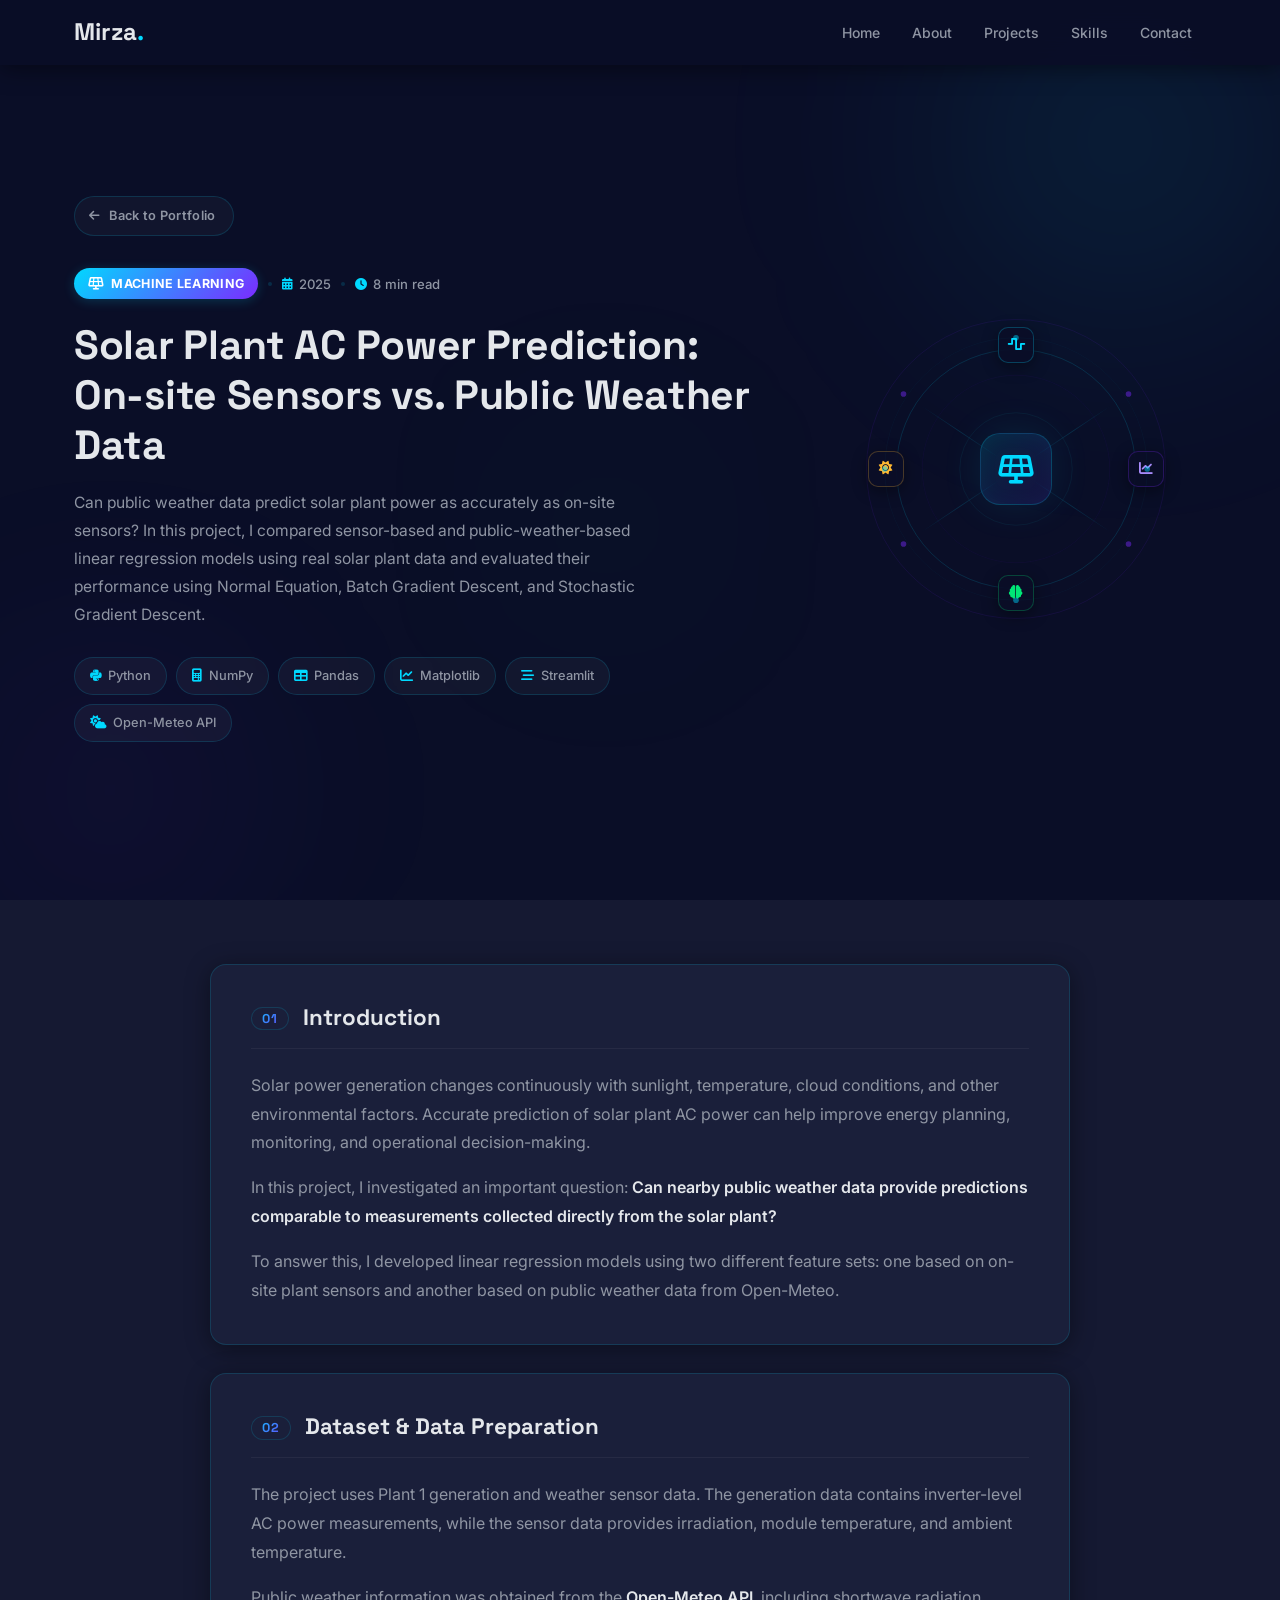
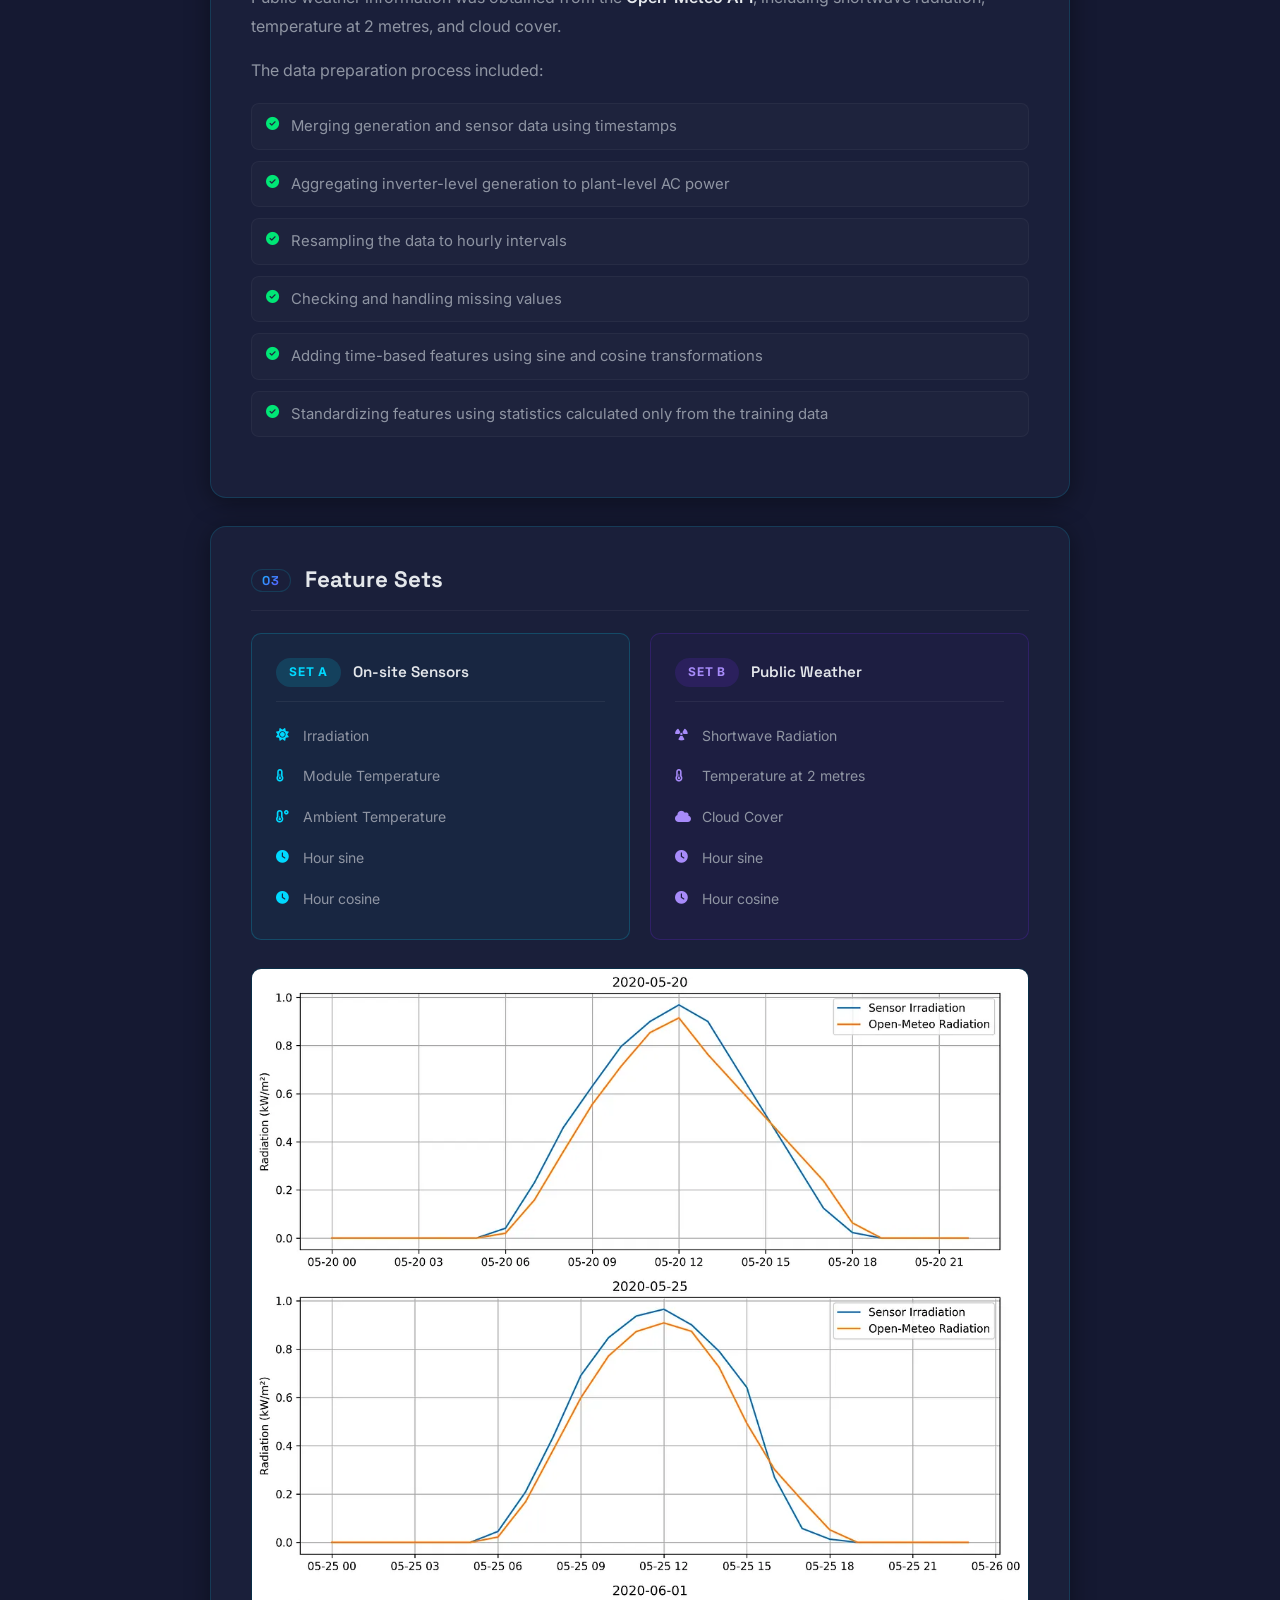
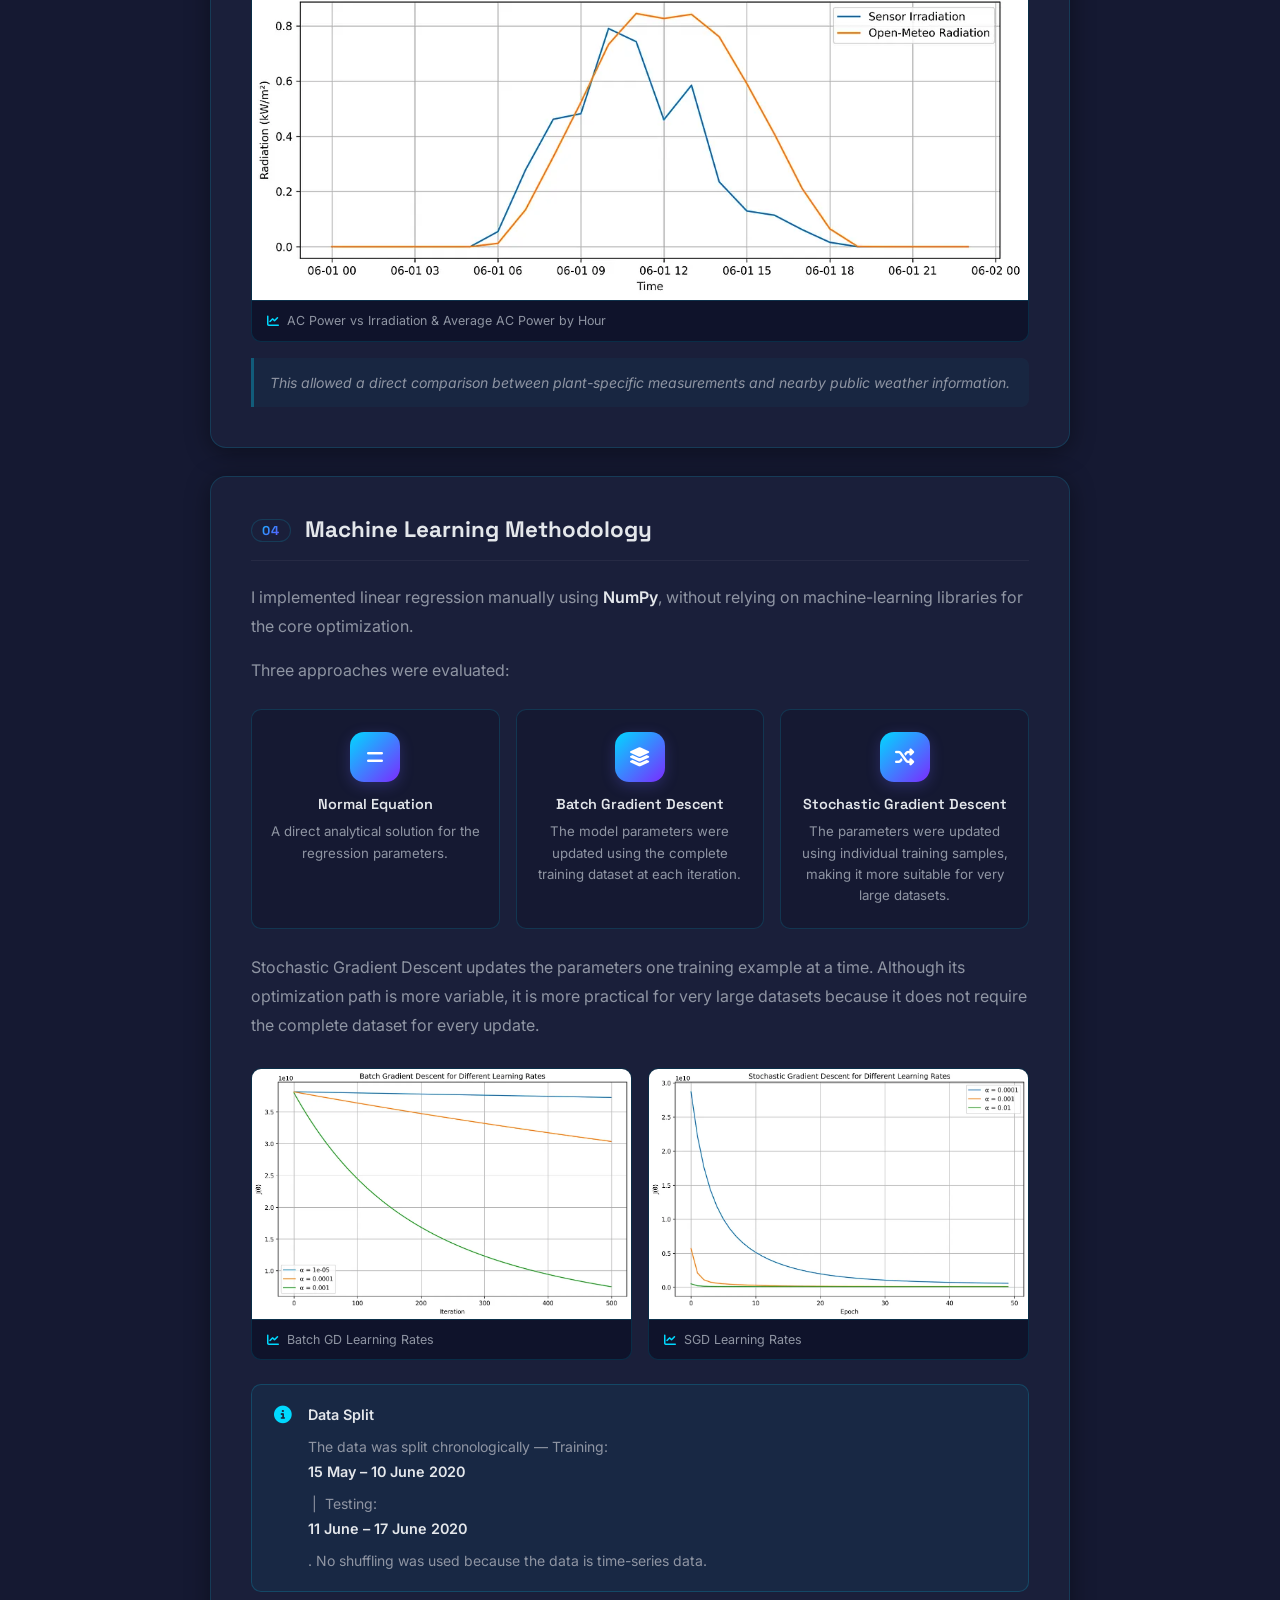
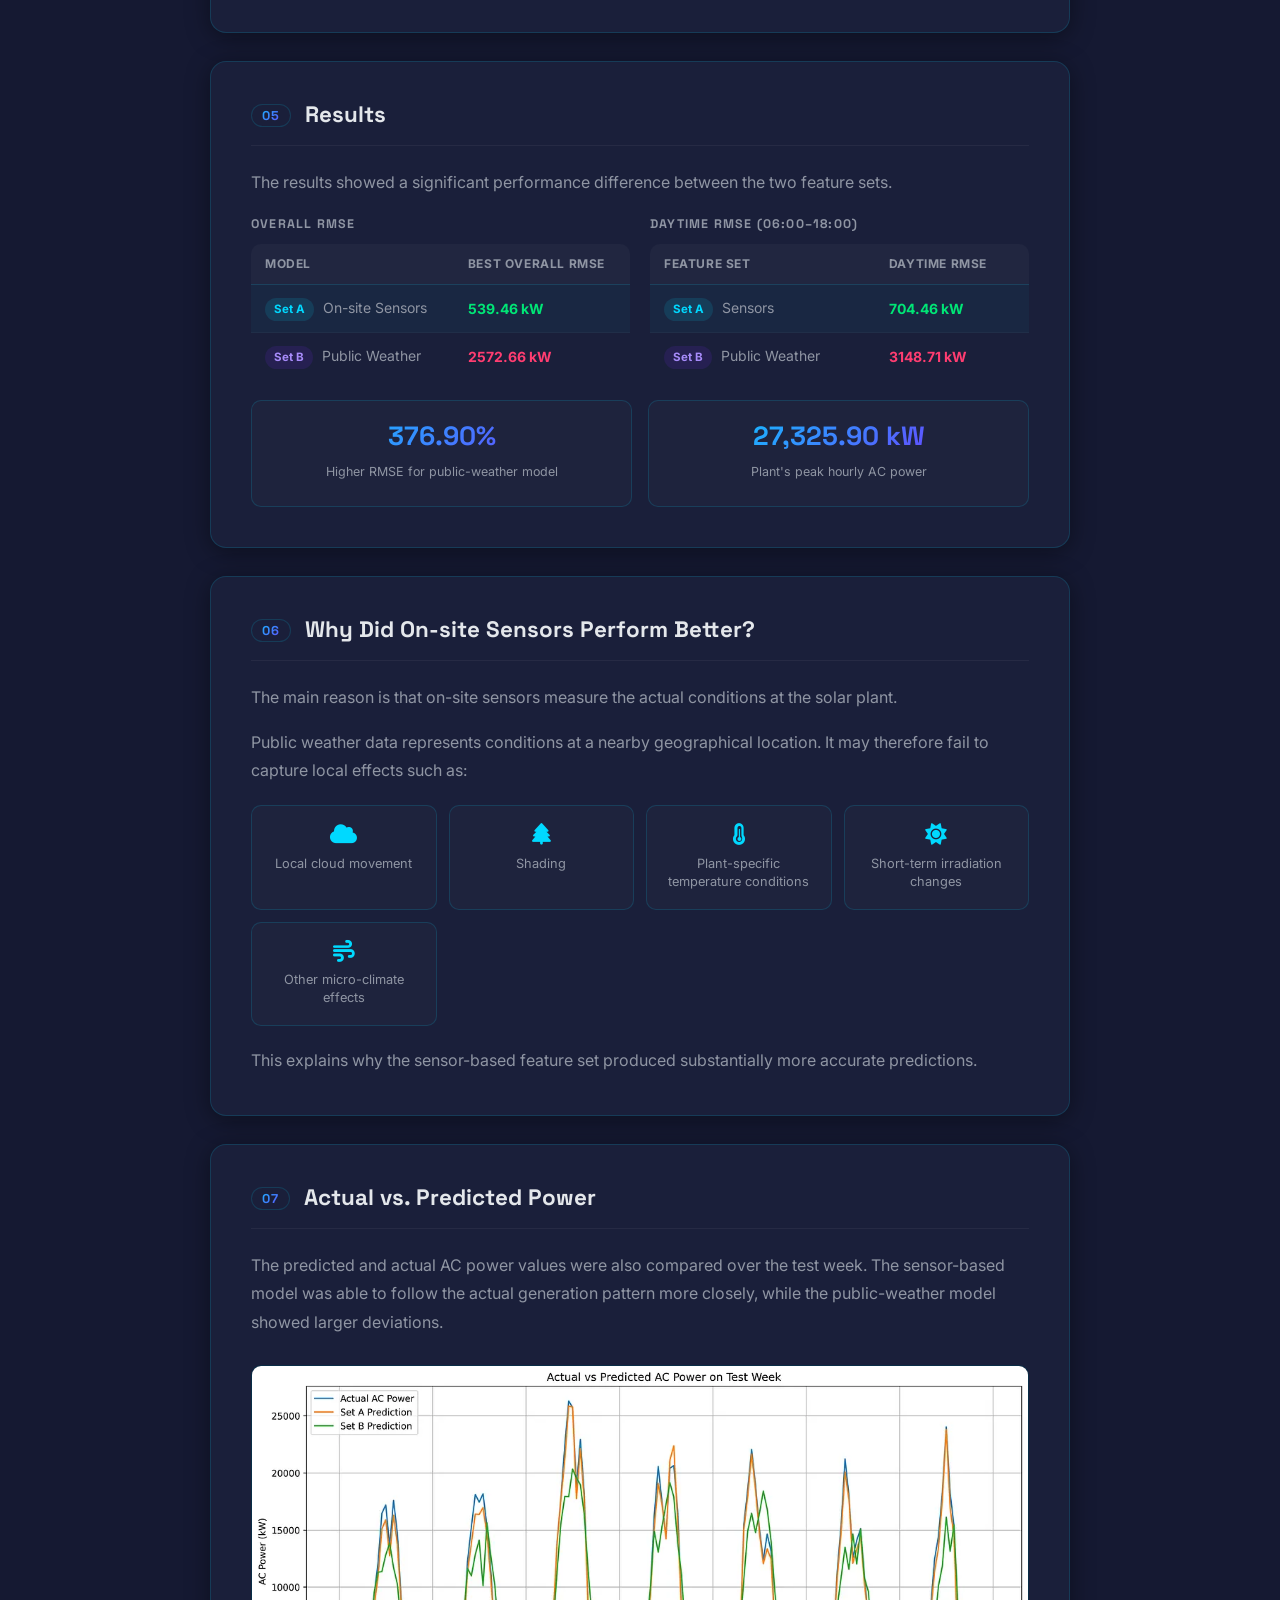
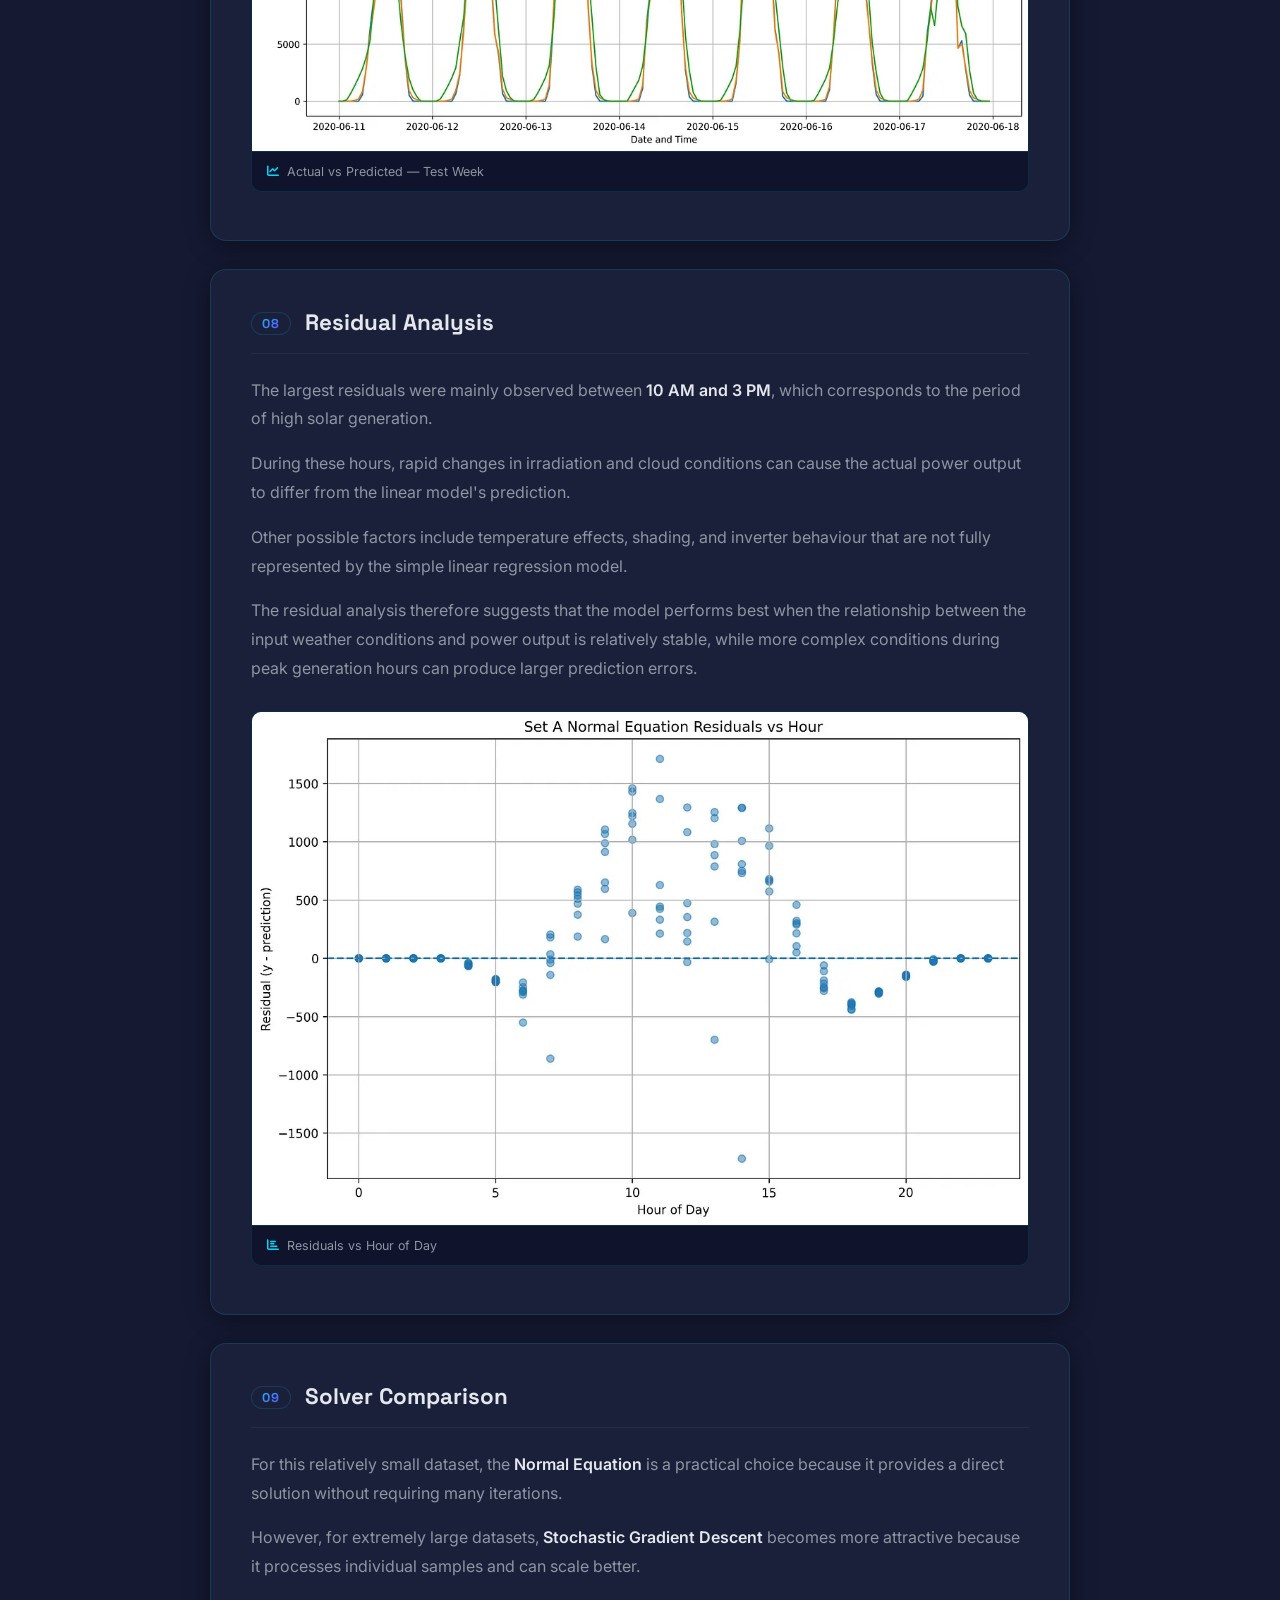
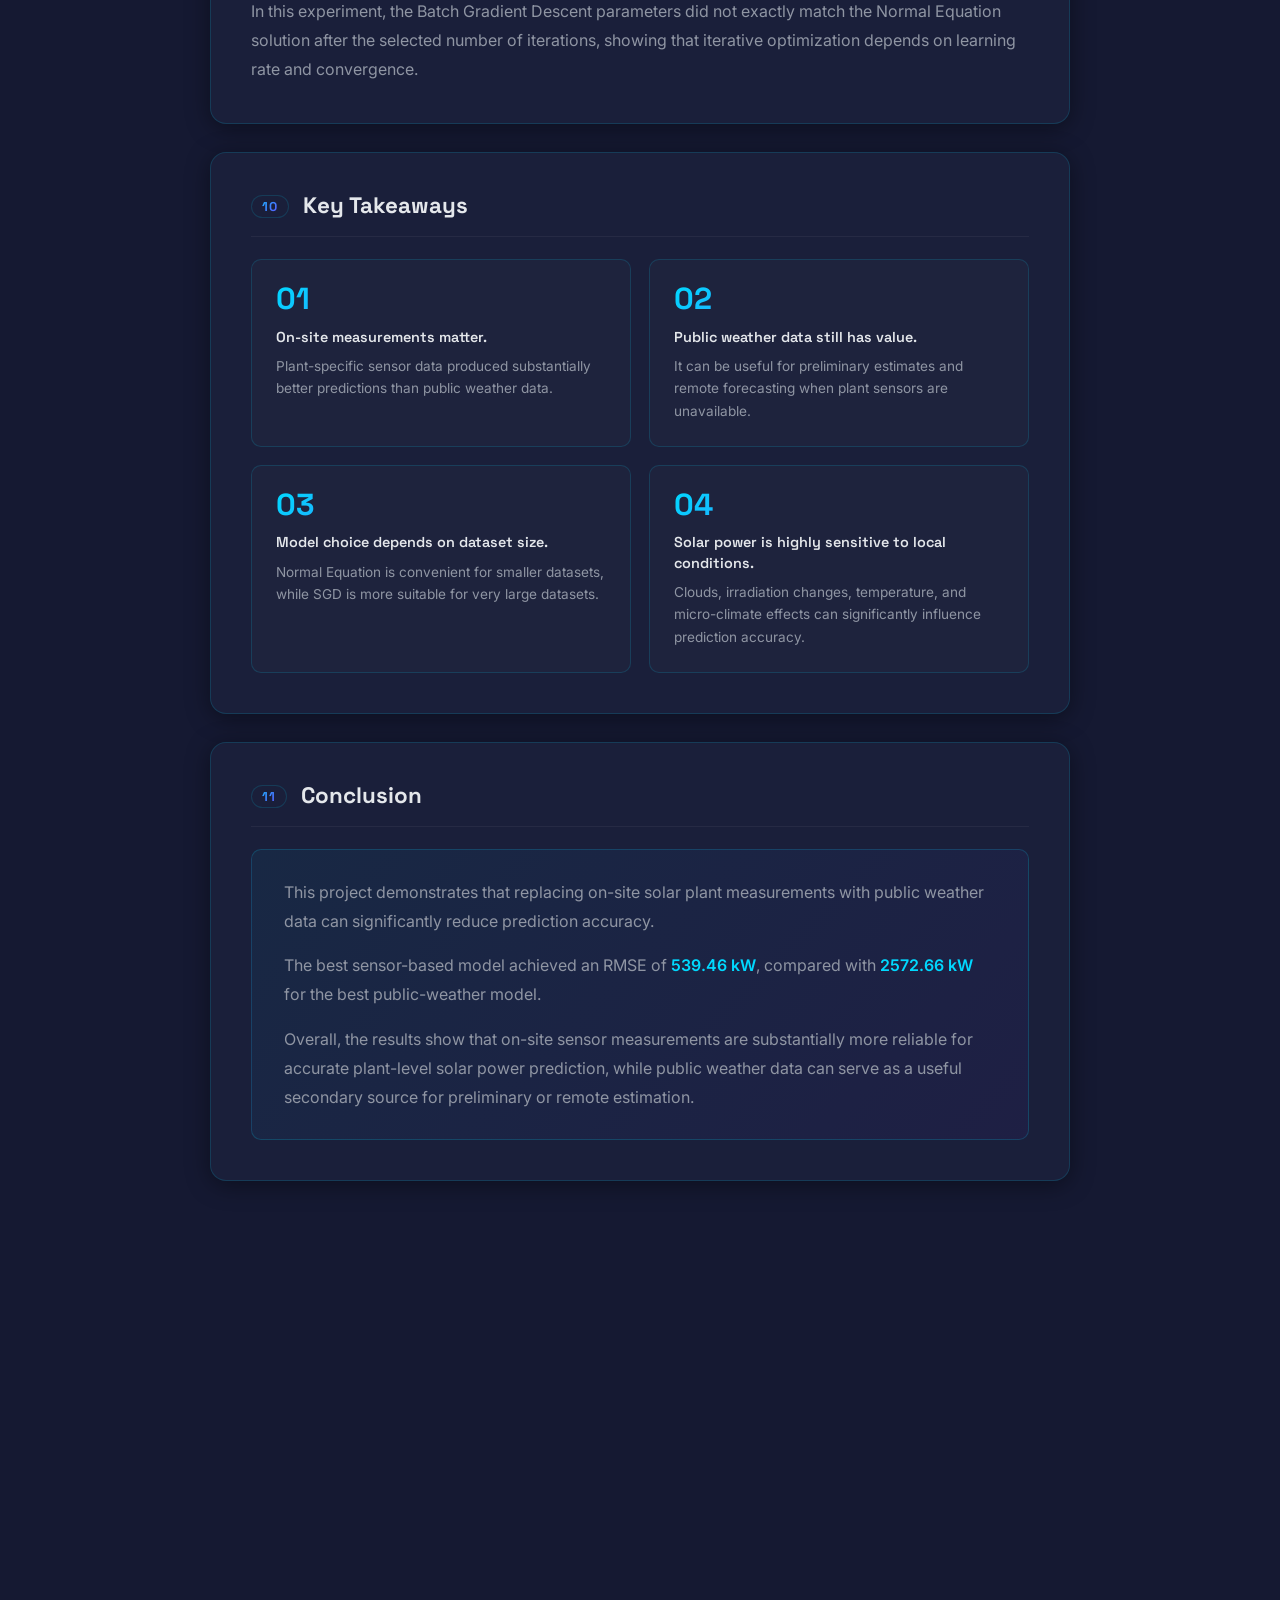
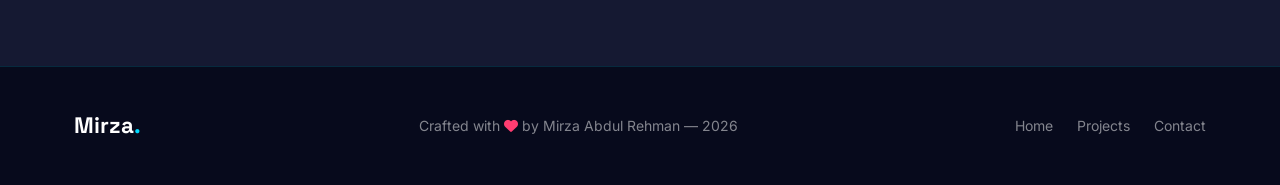
==== commit 2597ba63: "sub" ====
--- a/blog-solar-plant.html
+++ b/blog-solar-plant.html
@@ -424,7 +424,7 @@
     <div class="container">
       <div class="footer-content">
         <p class="footer-logo">Mirza<span>.</span></p>
-        <p class="footer-text">Crafted with <i class="fas fa-heart"></i> by Mirza Abdul Rehman — 2025</p>
+        <p class="footer-text">Crafted with <i class="fas fa-heart"></i> by Mirza Abdul Rehman — 2026</p>
         <div class="footer-links">
           <a href="index.html#home">Home</a>
           <a href="index.html#projects">Projects</a>
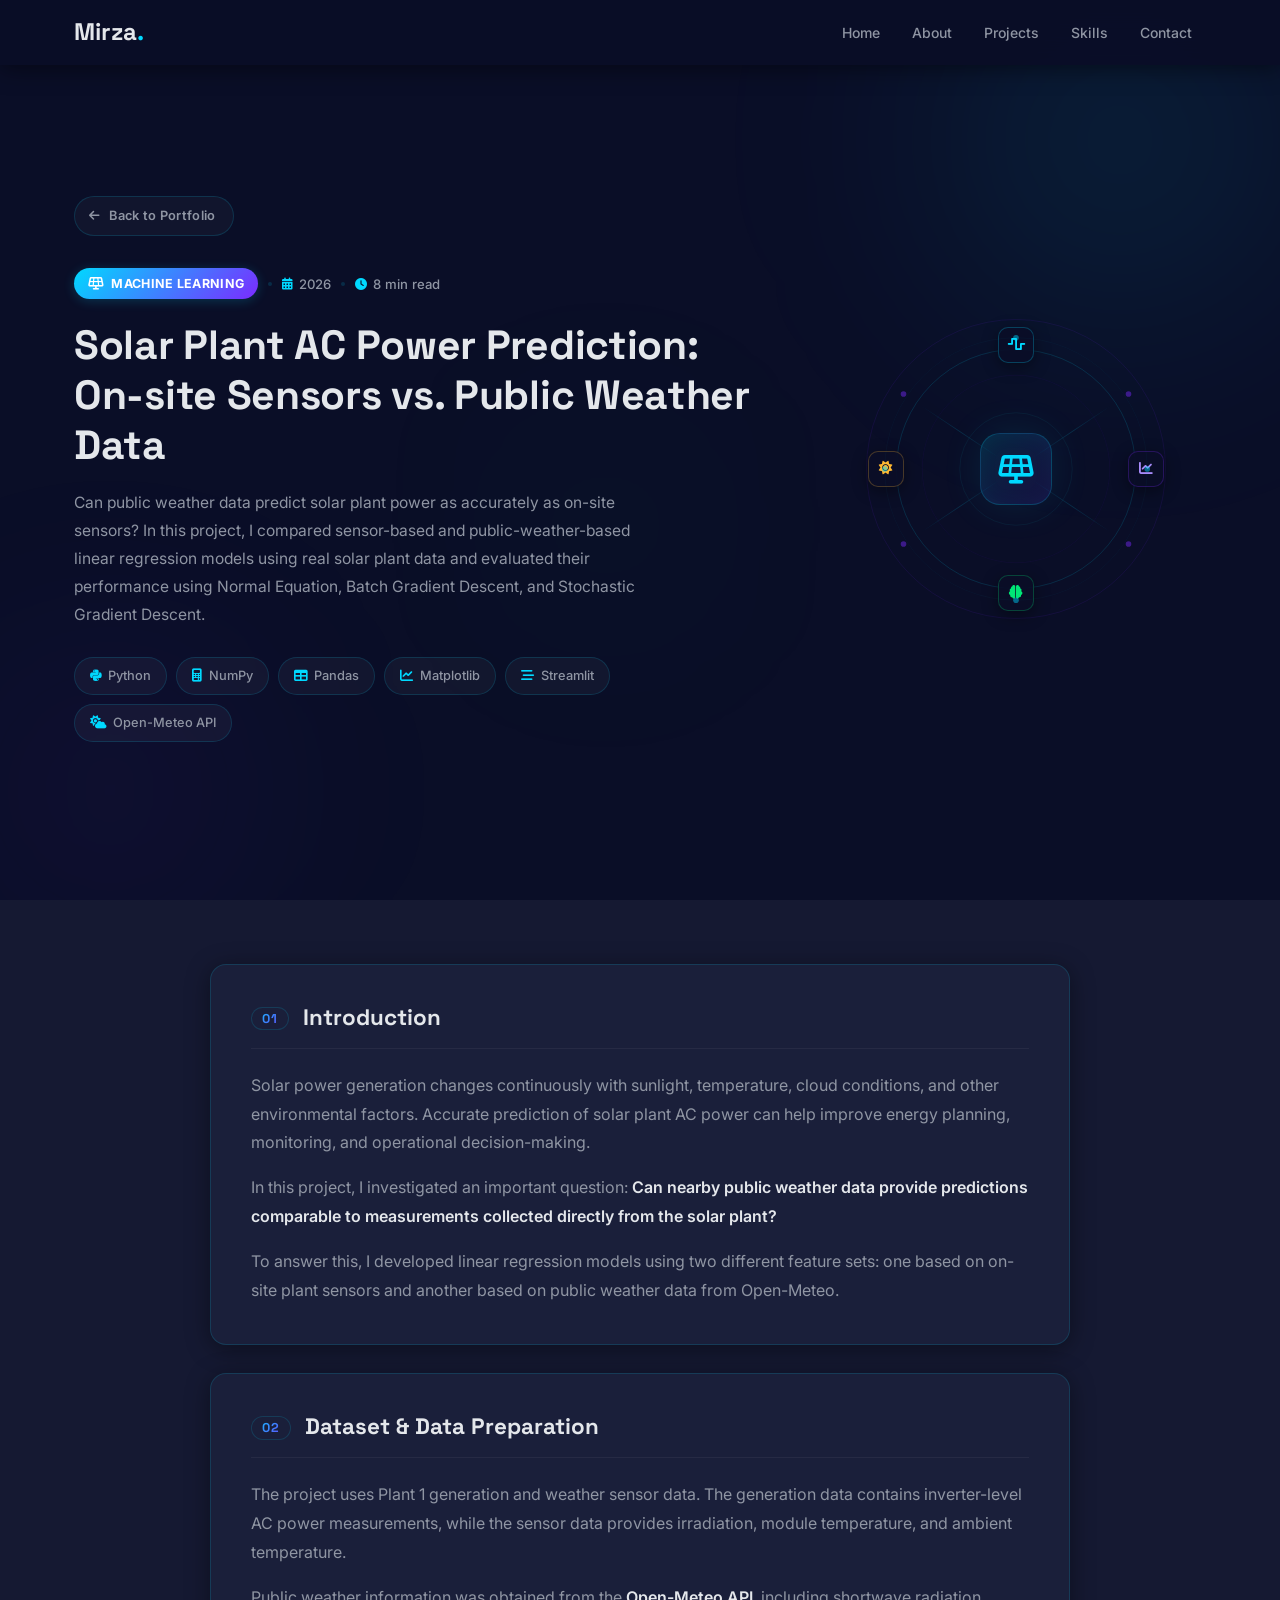
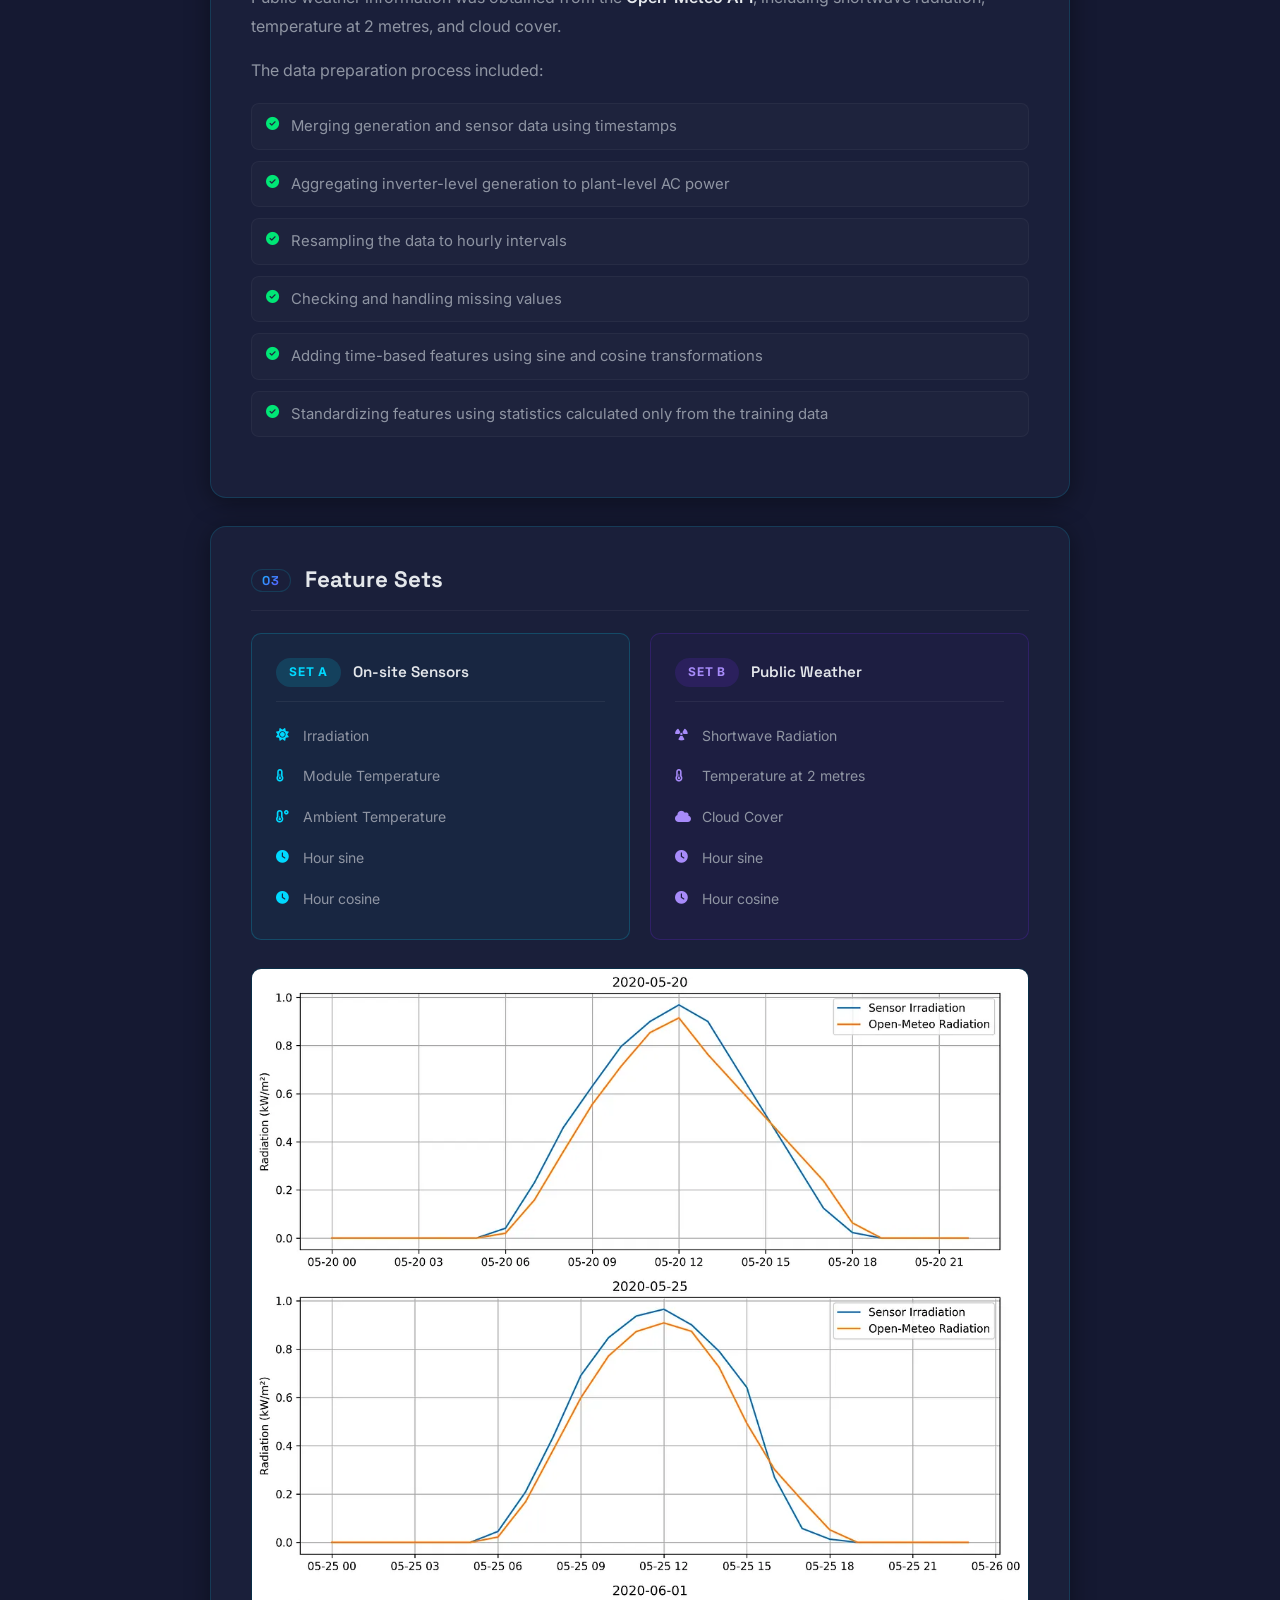
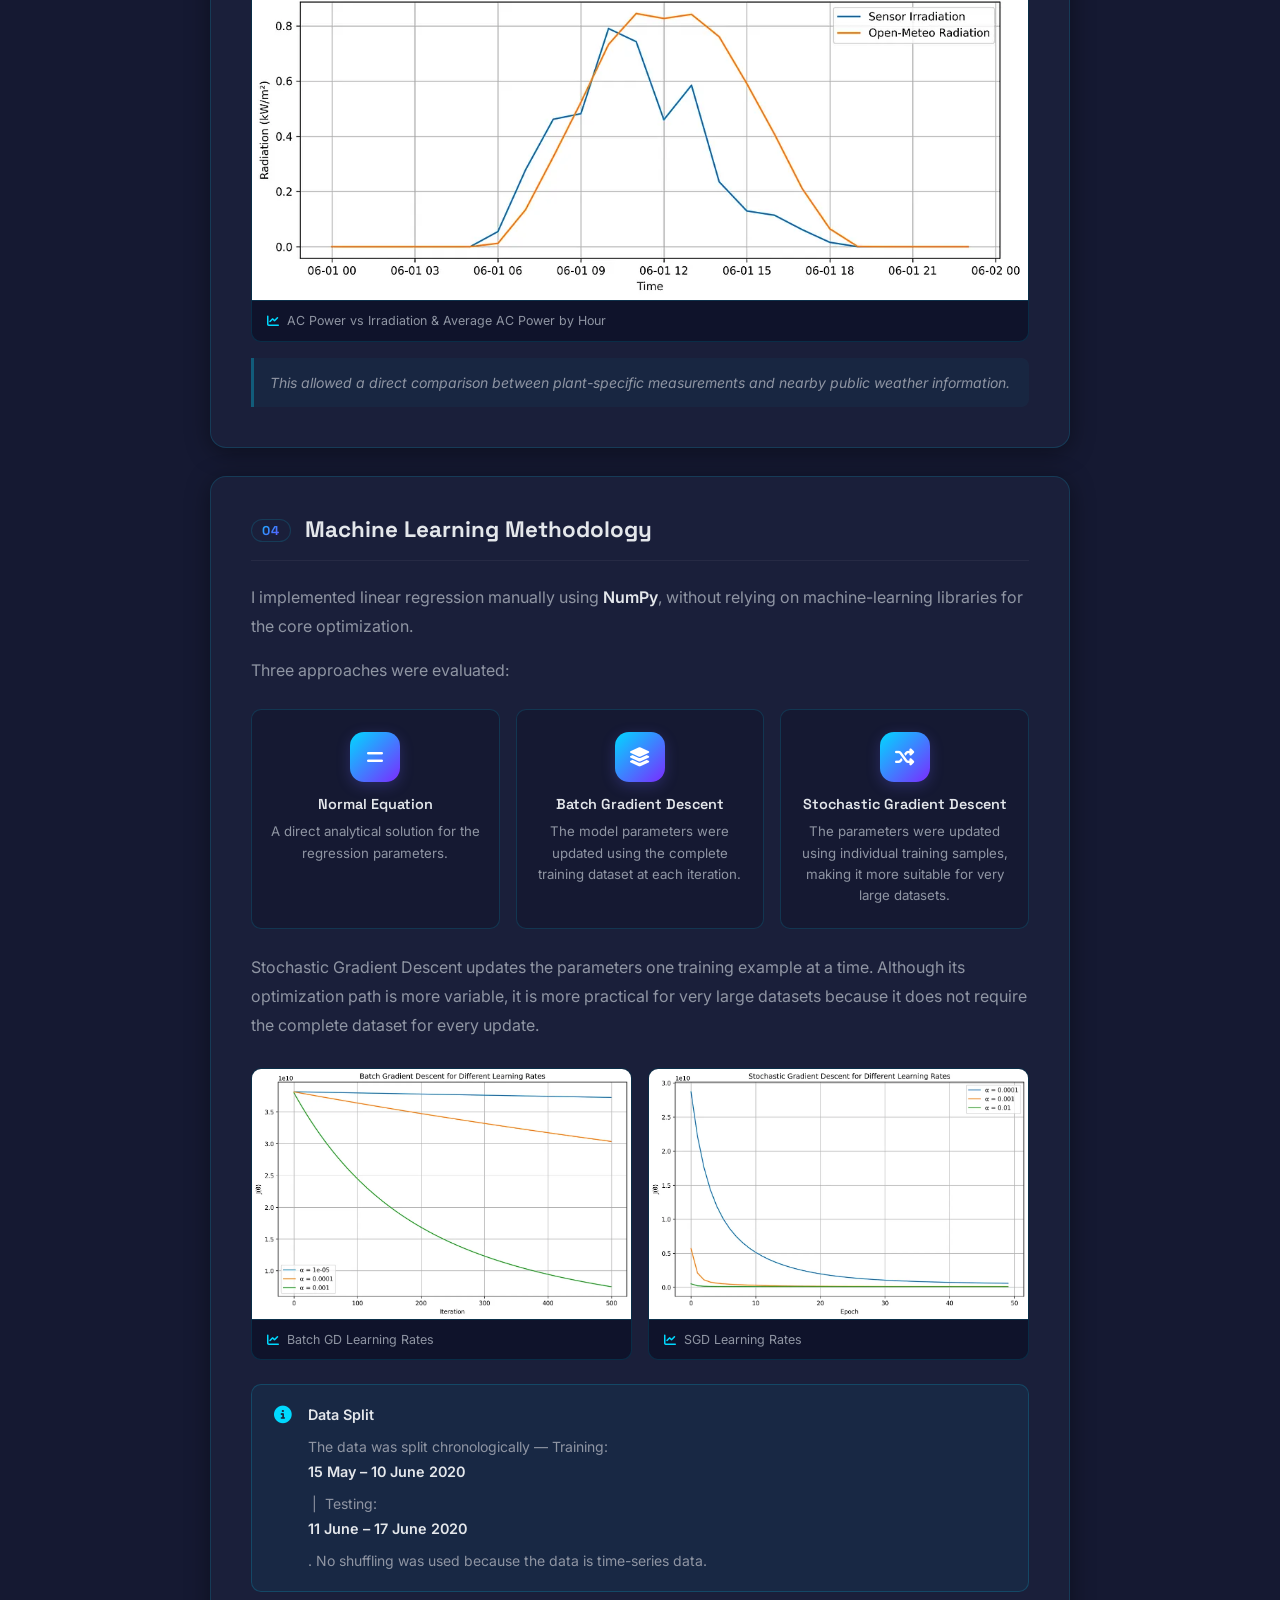
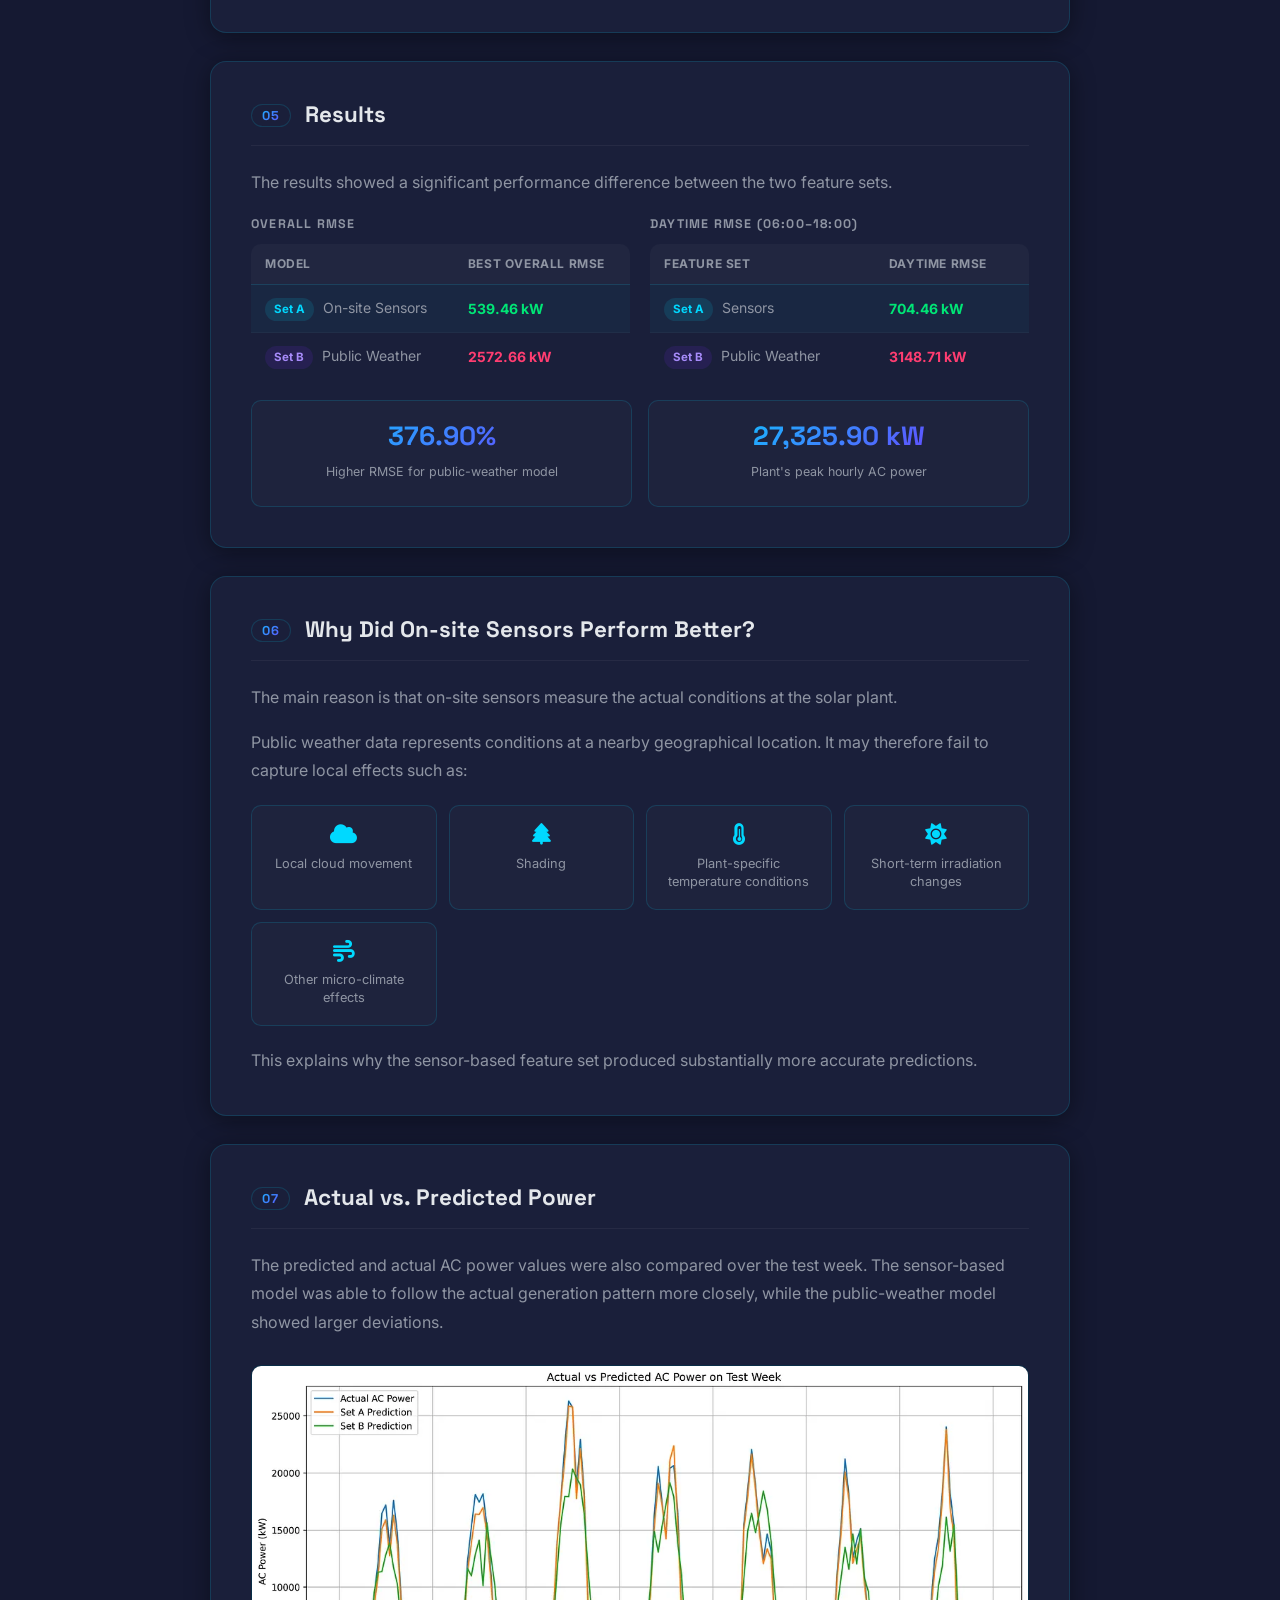
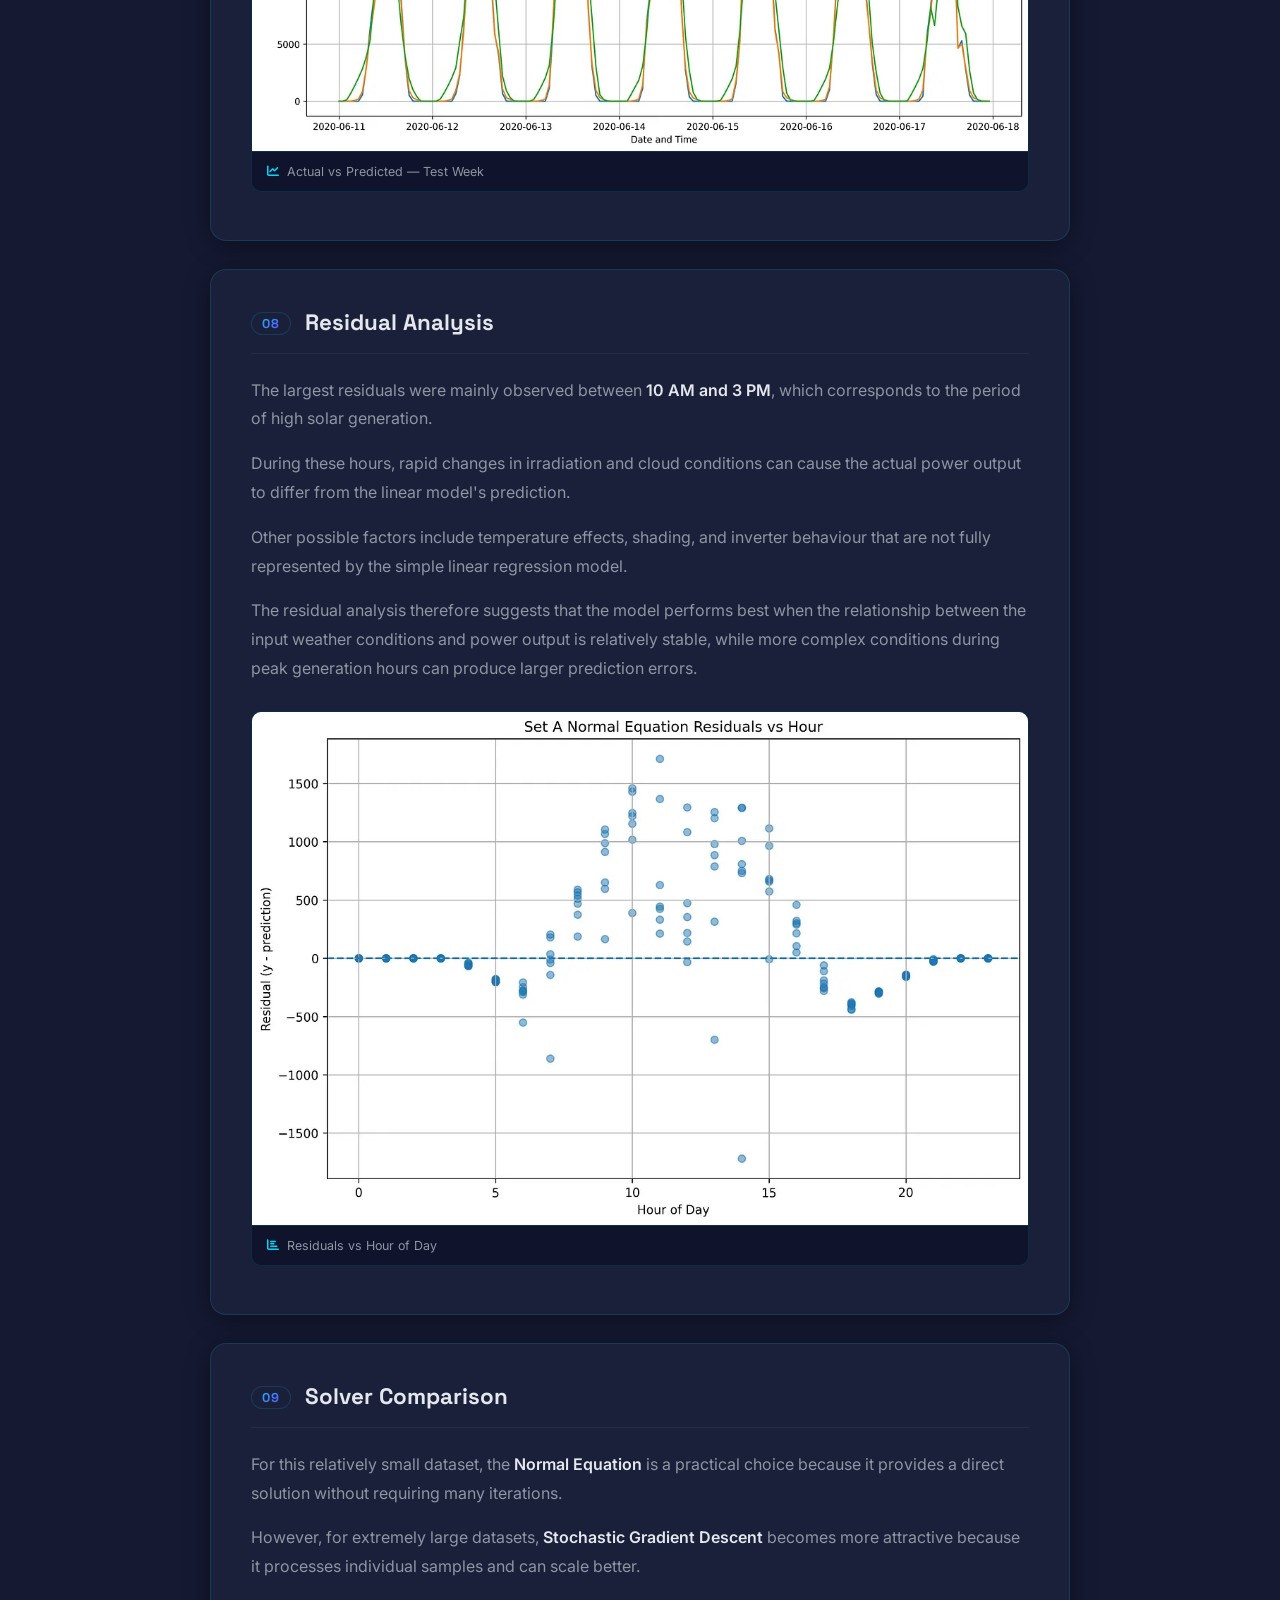
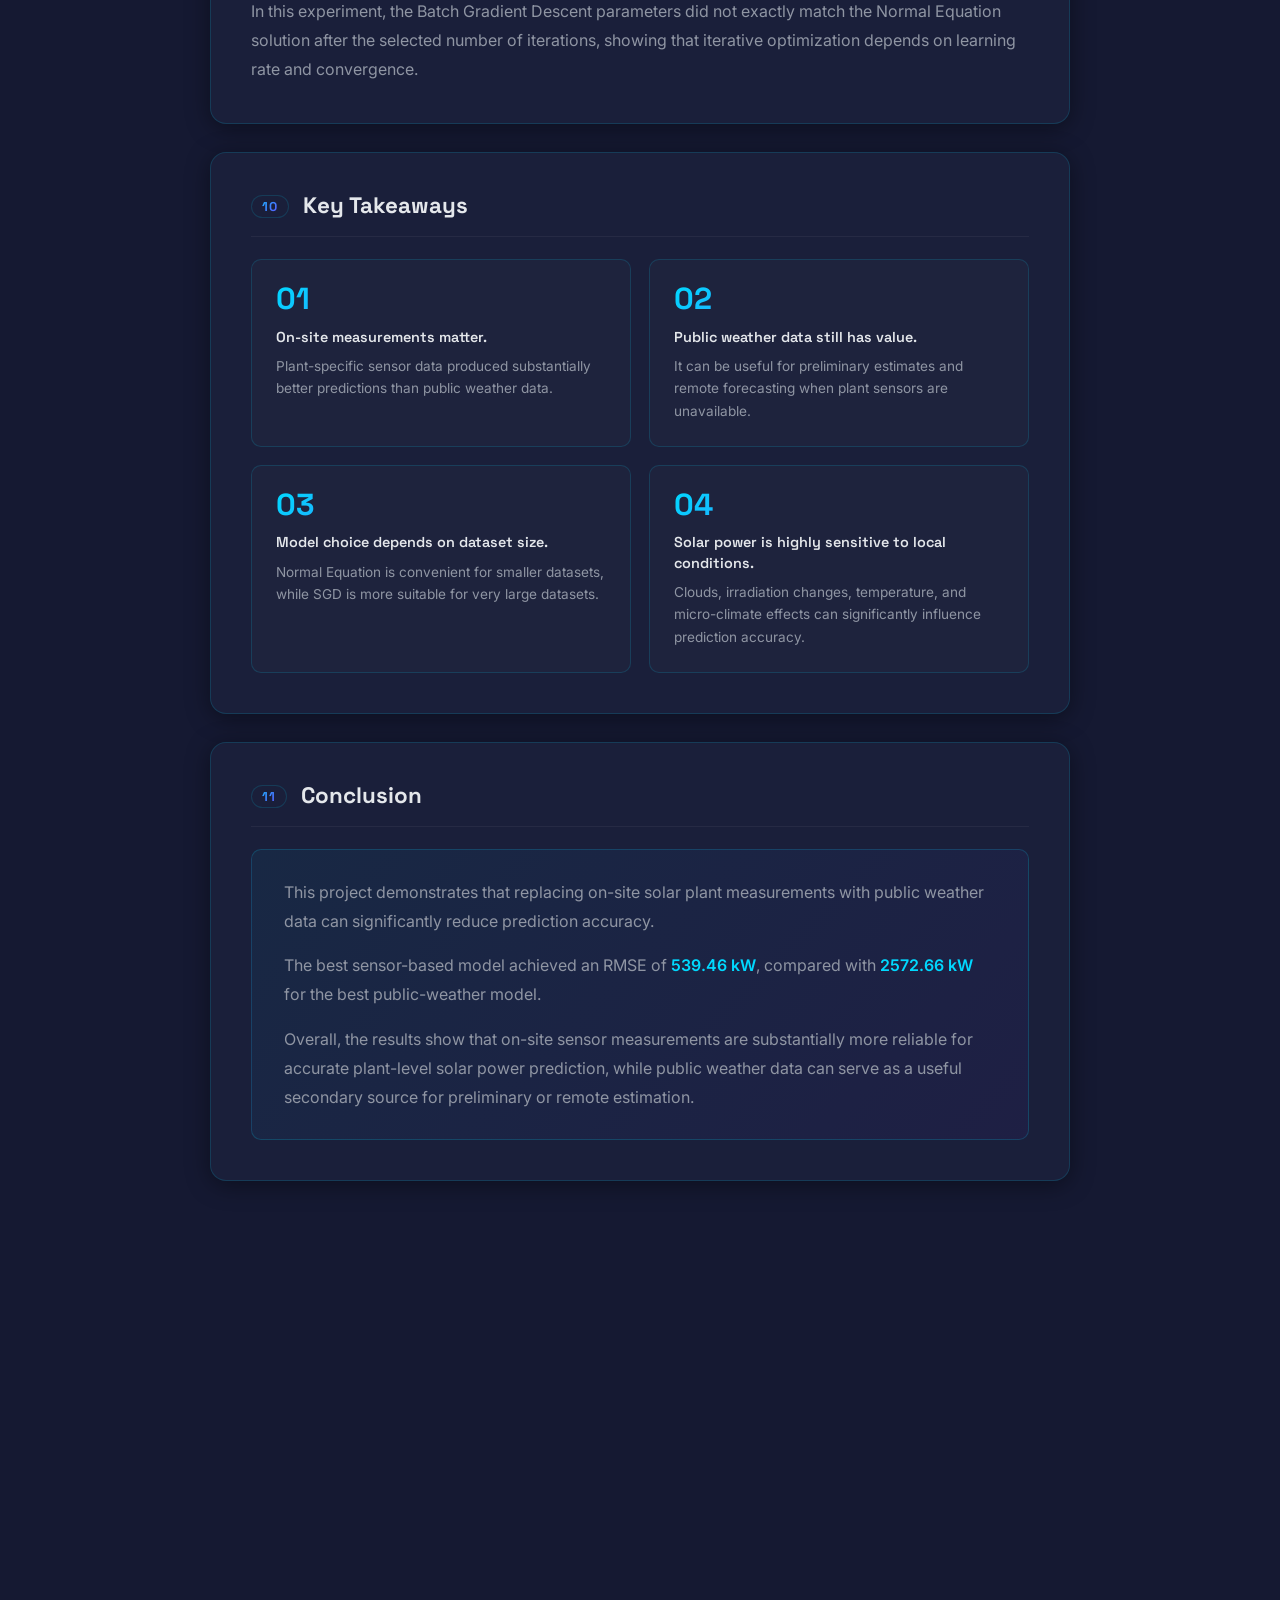
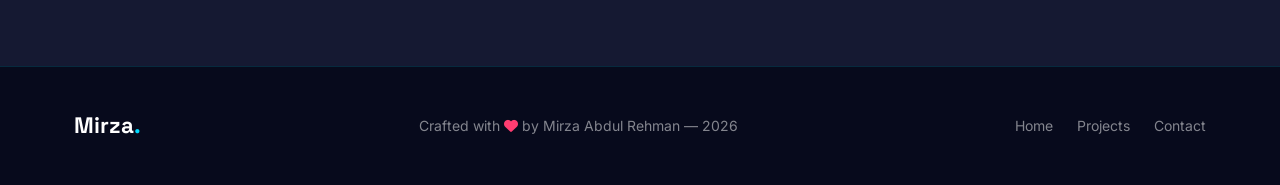
==== commit b3822f79: "sub" ====
--- a/blog-solar-plant.html
+++ b/blog-solar-plant.html
@@ -49,7 +49,7 @@
           <div class="blog-meta-row">
             <span class="blog-category-pill"><i class="fas fa-solar-panel" aria-hidden="true"></i> Machine Learning</span>
             <span class="blog-meta-sep" aria-hidden="true"></span>
-            <span class="blog-meta-item"><i class="fas fa-calendar-alt" aria-hidden="true"></i> 2025</span>
+            <span class="blog-meta-item"><i class="fas fa-calendar-alt" aria-hidden="true"></i> 2026</span>
             <span class="blog-meta-sep" aria-hidden="true"></span>
             <span class="blog-meta-item"><i class="fas fa-clock" aria-hidden="true"></i> 8 min read</span>
           </div>
@@ -187,7 +187,7 @@
 
             <!-- Image 2: AC Power vs Irradiation + Average AC Power by Hour — below Set A & B cards -->
             <figure class="blog-figure blog-figure-full" data-aos>
-              <img src="images/ac_power_vs_irradiation + average_ac_power_by_hour.webp" alt="AC Power vs Irradiation and Average AC Power by Hour" loading="lazy"/>
+              <img src="images/ac_power_vs_irradiation.webp" alt="AC Power vs Irradiation and Average AC Power by Hour" loading="lazy"/>
               <figcaption><i class="fas fa-chart-line"></i> AC Power vs Irradiation &amp; Average AC Power by Hour</figcaption>
             </figure>
 
@@ -223,11 +223,11 @@
             <!-- Images 3 & 4: After SGD content -->
             <div class="blog-images-row" data-aos>
               <figure class="blog-figure">
-                <img src="images/batch_gd_learning_rates s.webp" alt="Batch Gradient Descent learning rates comparison" loading="lazy"/>
+                <img src="images/batch_gd_learning_rates.webp" alt="Batch Gradient Descent learning rates comparison" loading="lazy"/>
                 <figcaption><i class="fas fa-chart-line"></i> Batch GD Learning Rates</figcaption>
               </figure>
               <figure class="blog-figure">
-                <img src="images/+ sgd_learning_rate.webp" alt="Stochastic Gradient Descent learning rates comparison" loading="lazy"/>
+                <img src="images/sgd_learning_rates.webp" alt="Stochastic Gradient Descent learning rates comparison" loading="lazy"/>
                 <figcaption><i class="fas fa-chart-line"></i> SGD Learning Rates</figcaption>
               </figure>
             </div>
